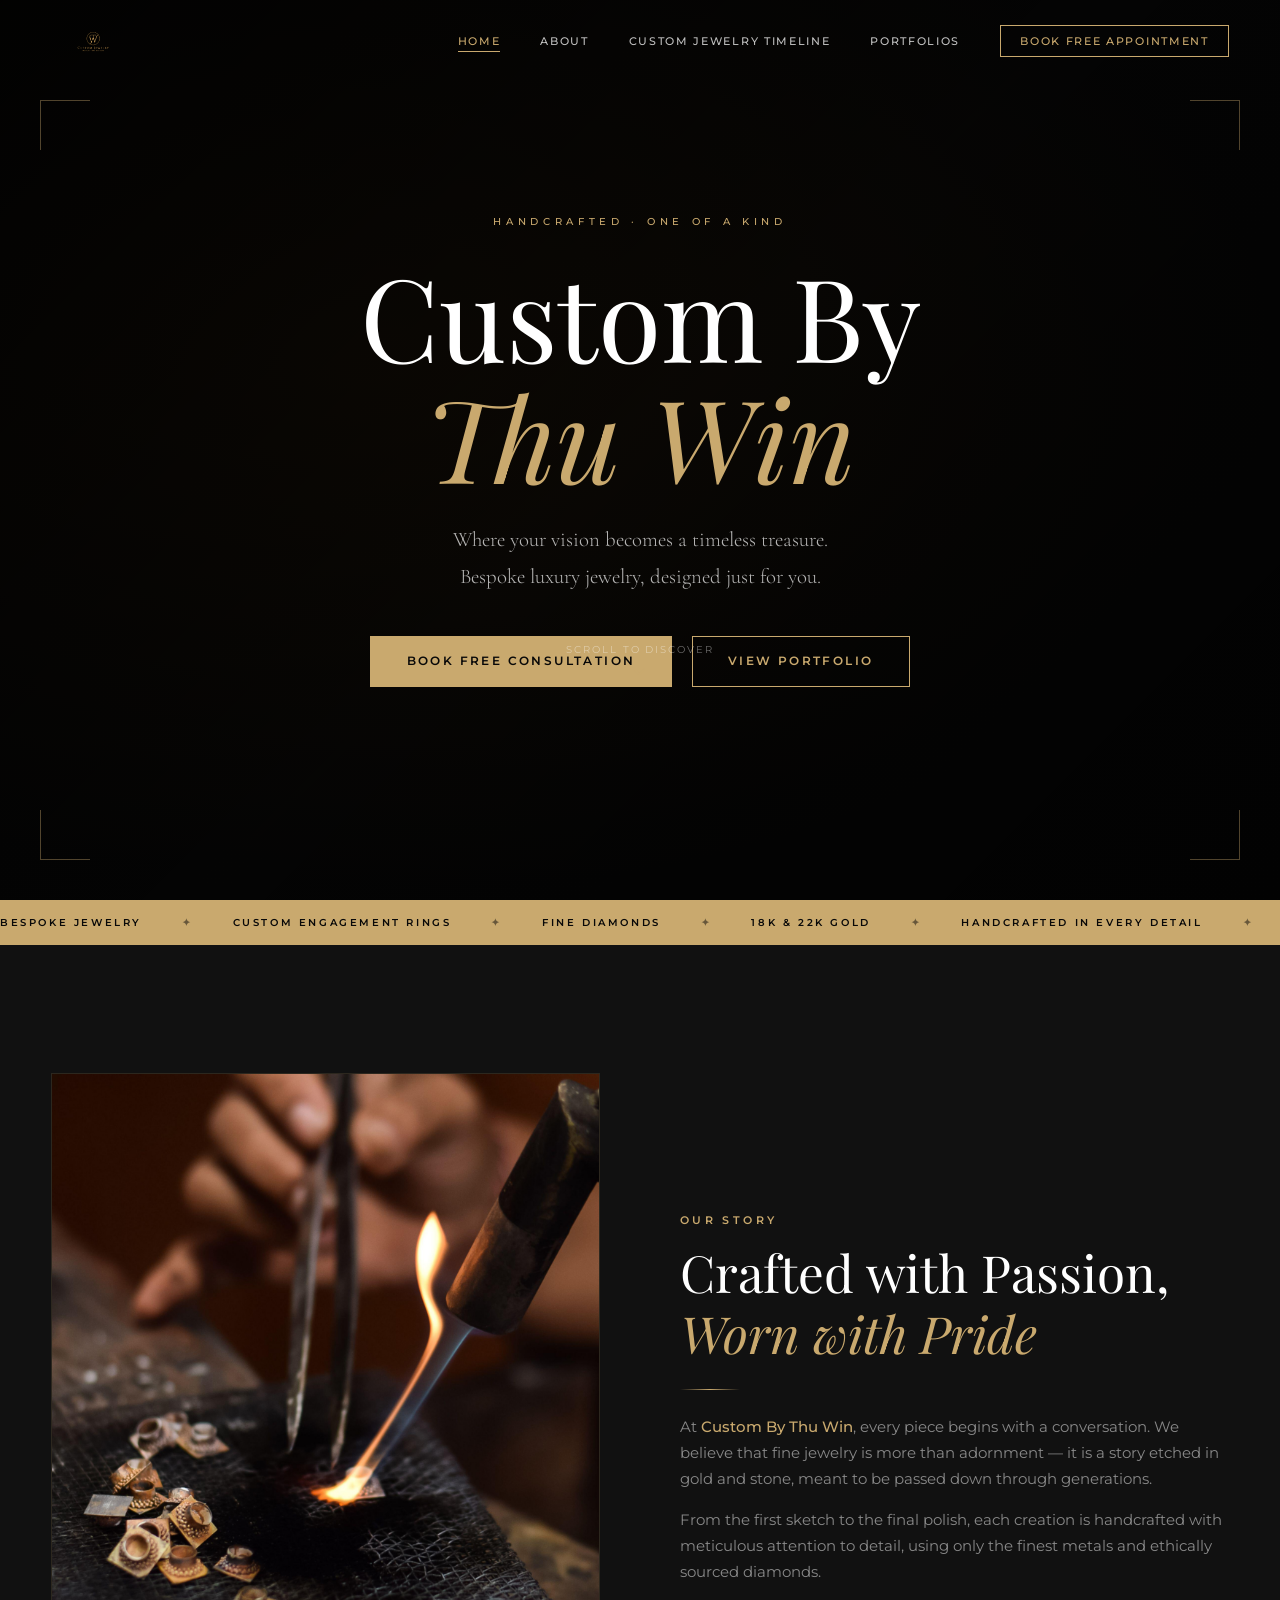
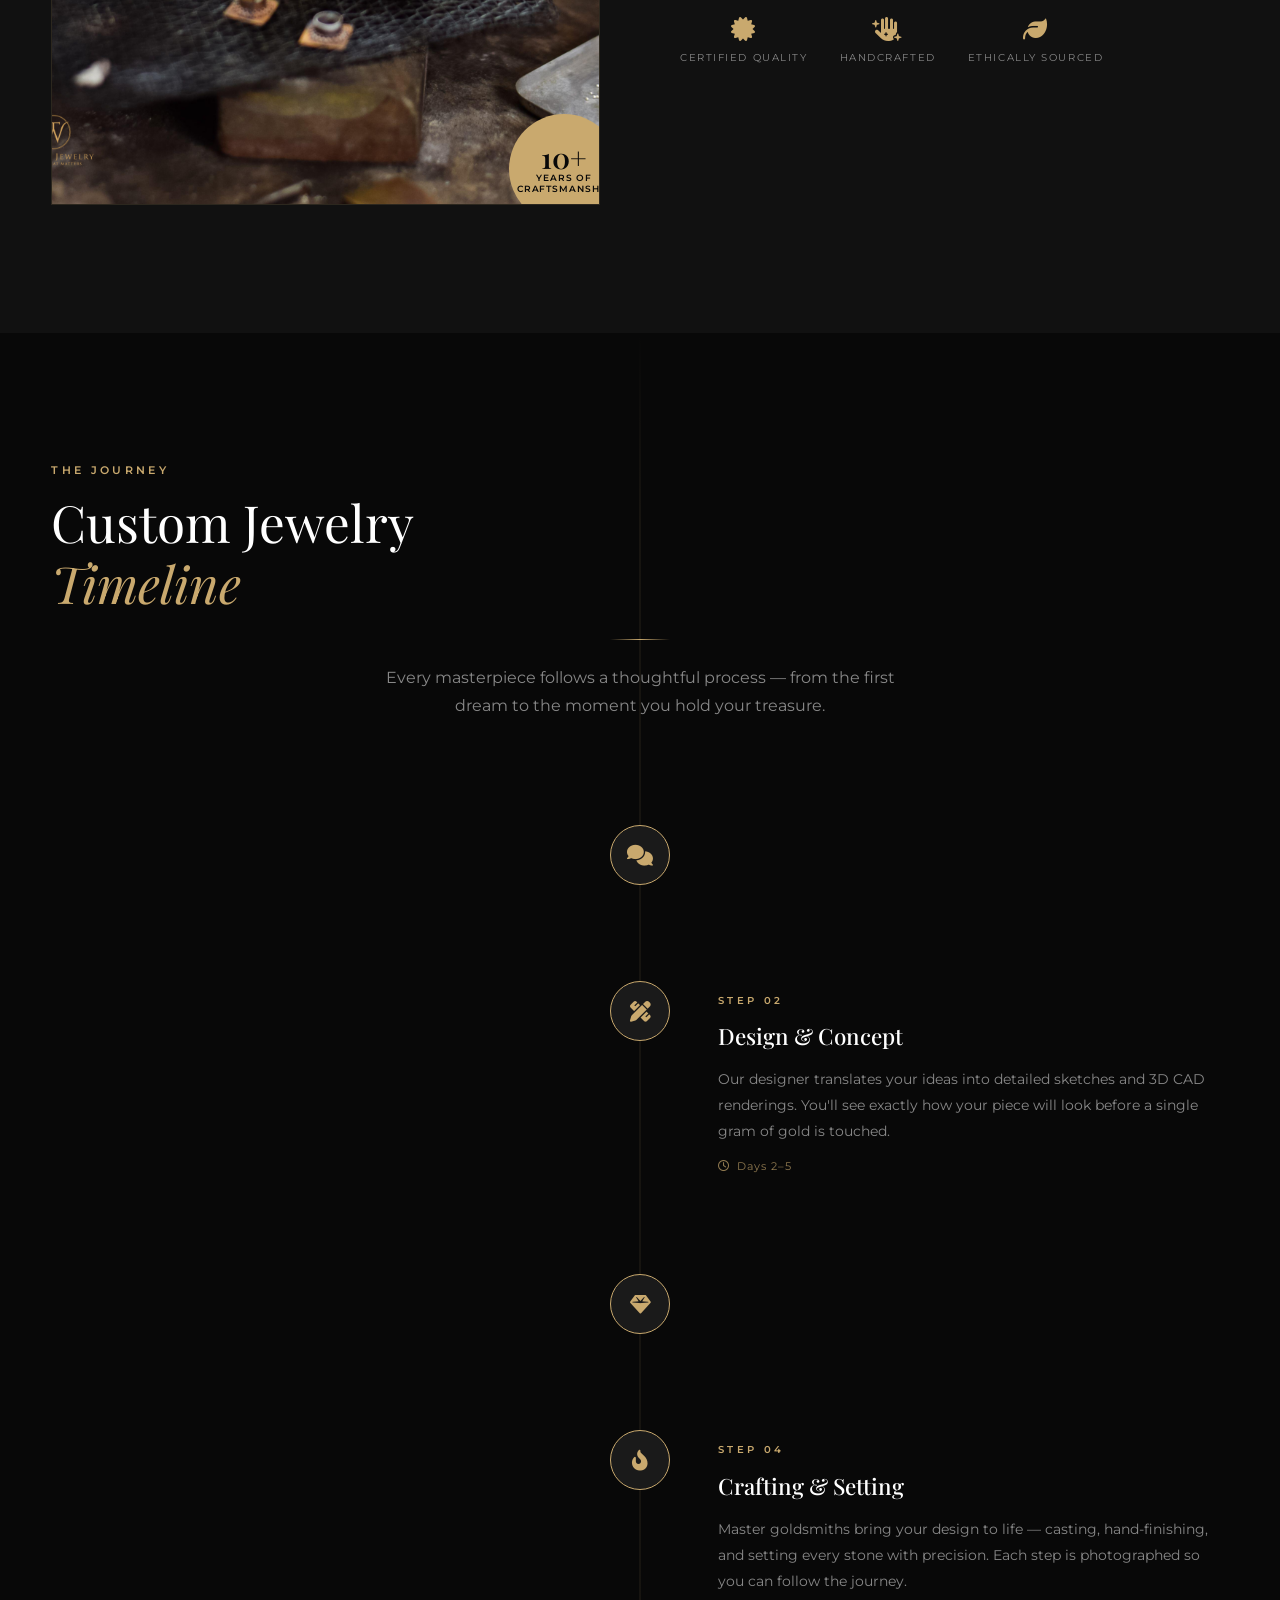
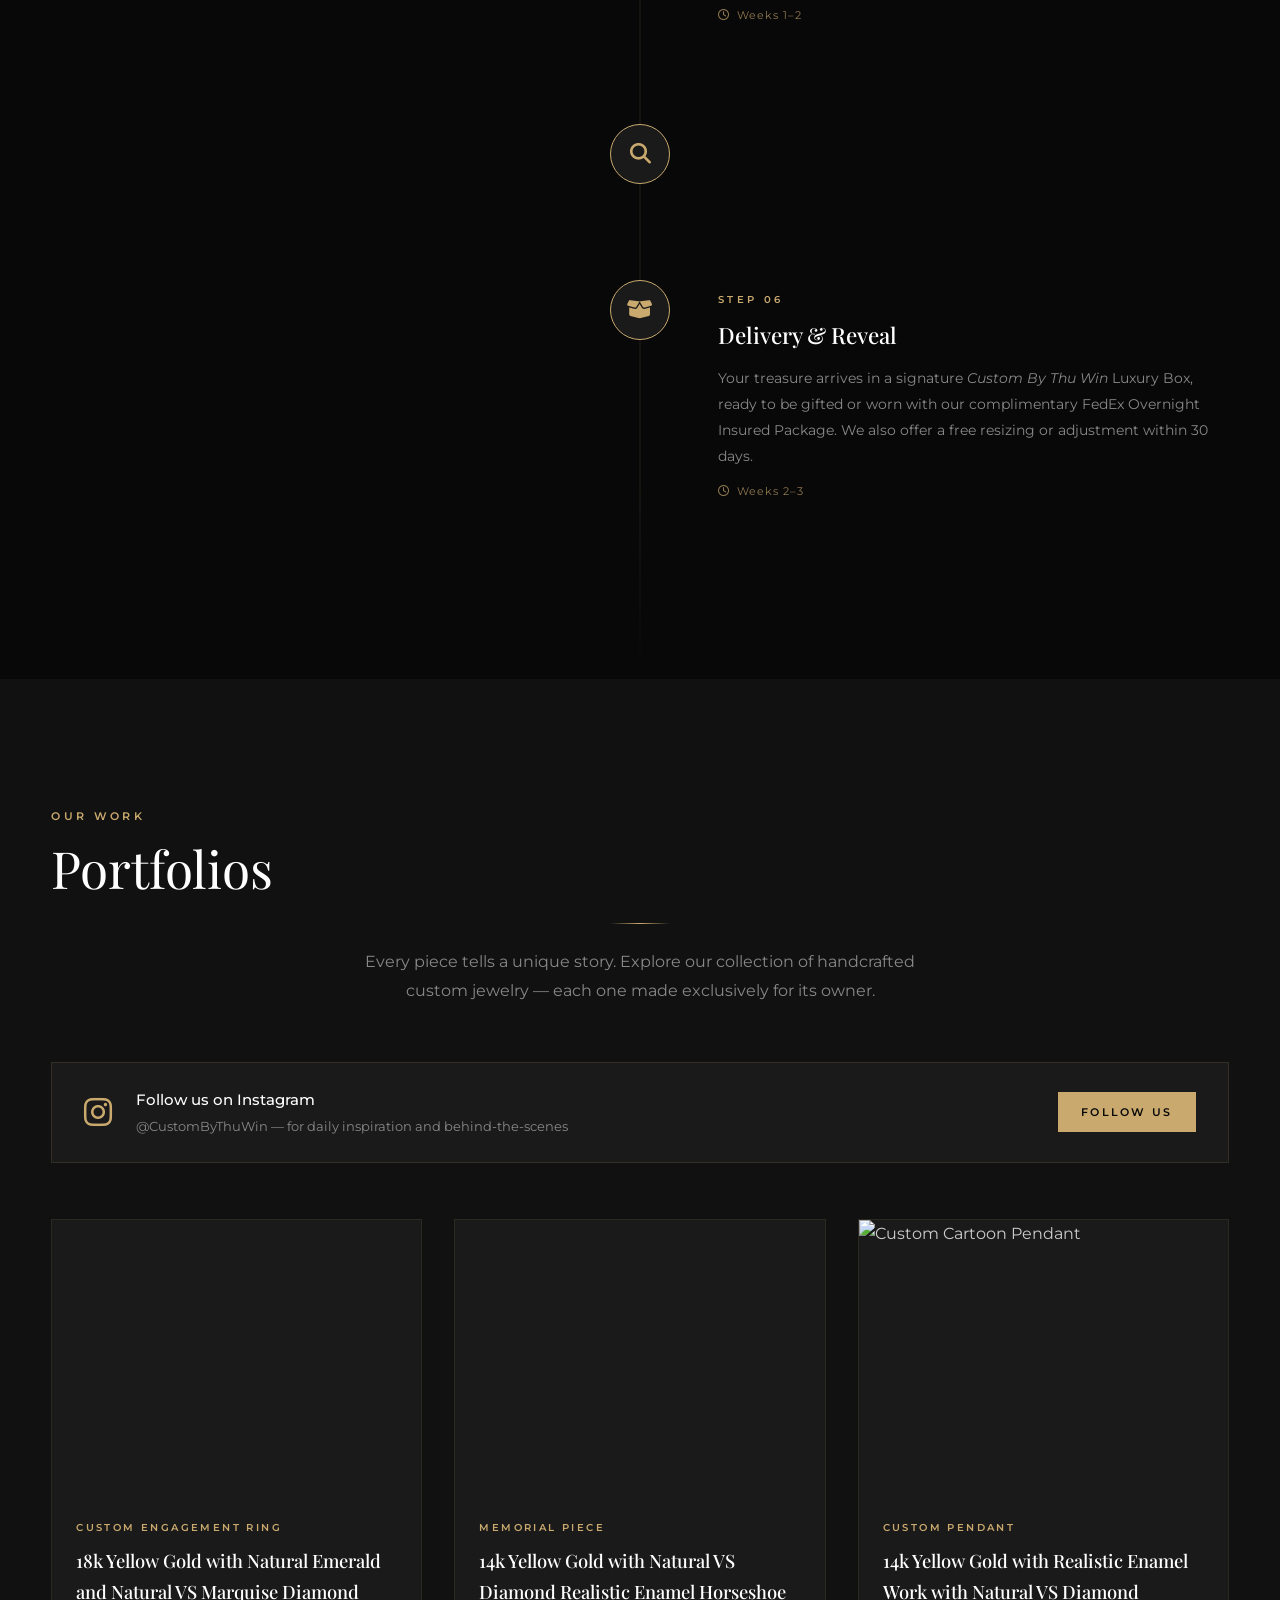
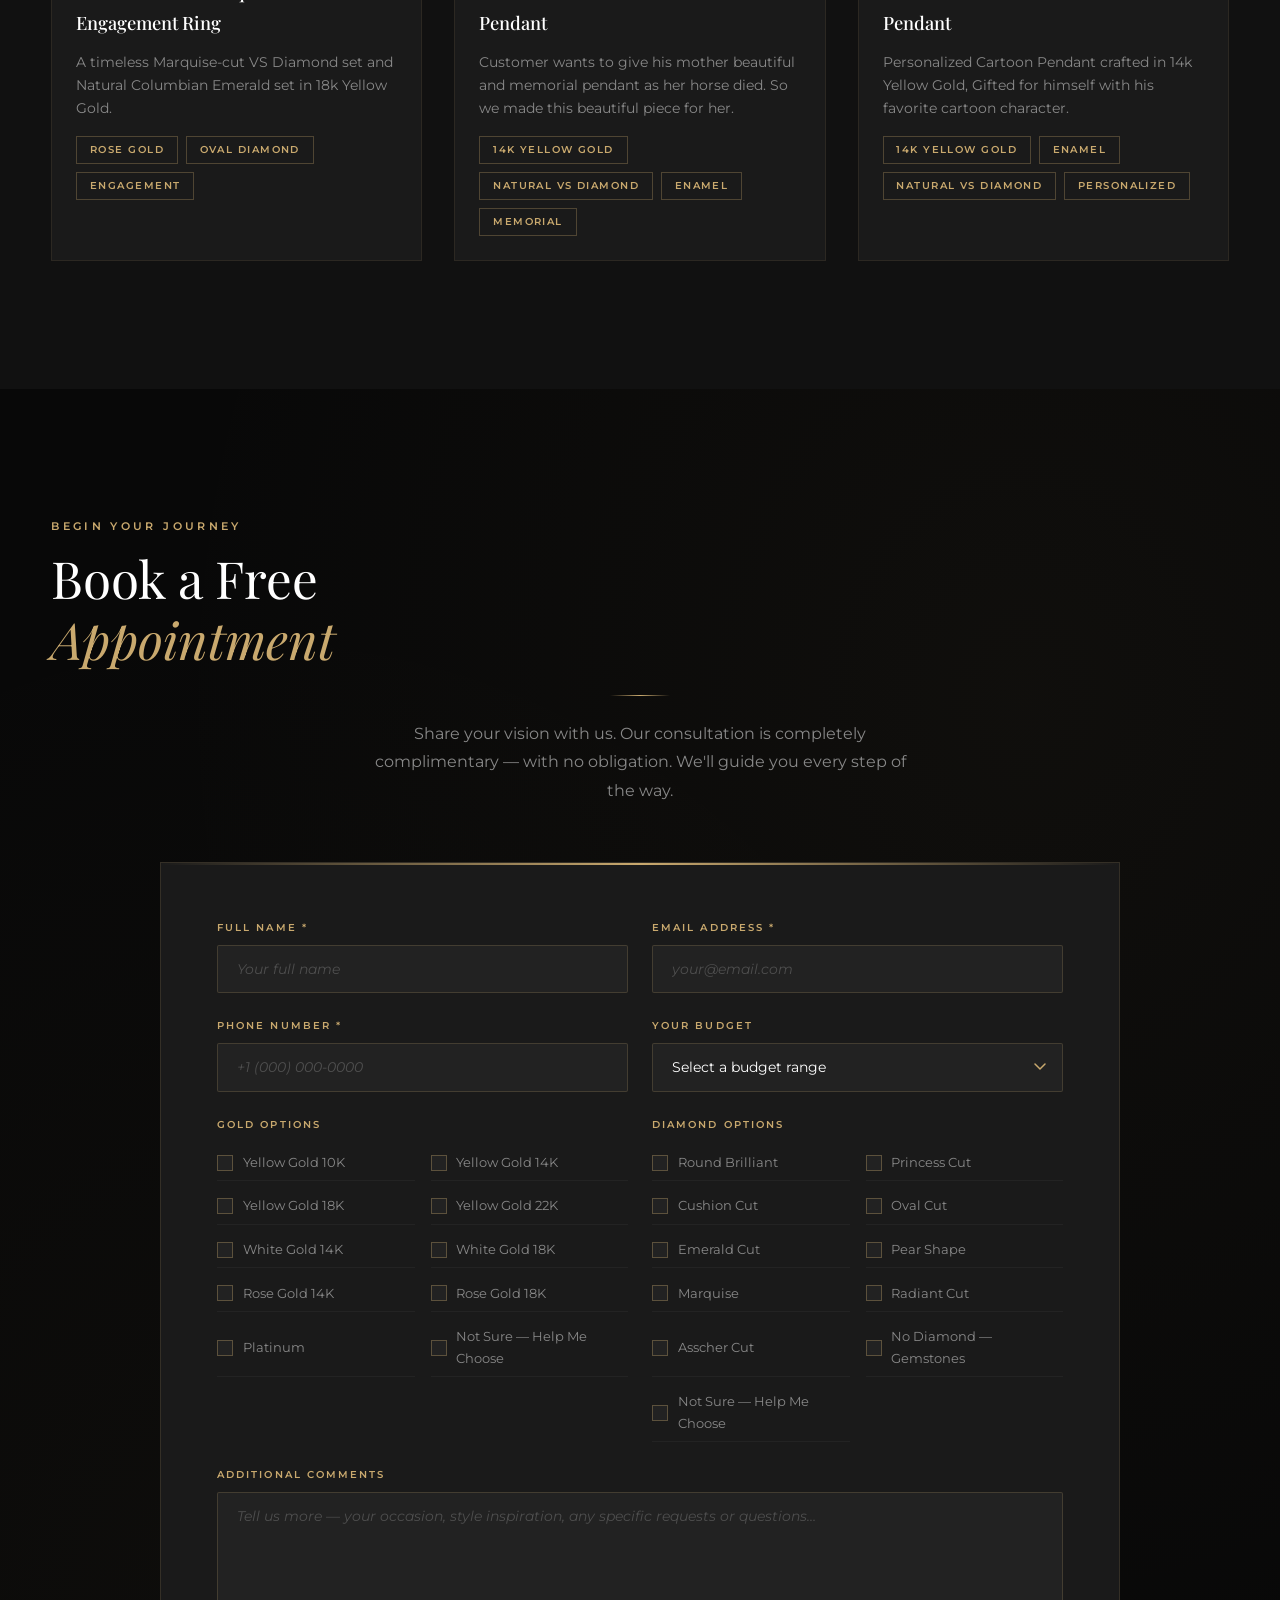
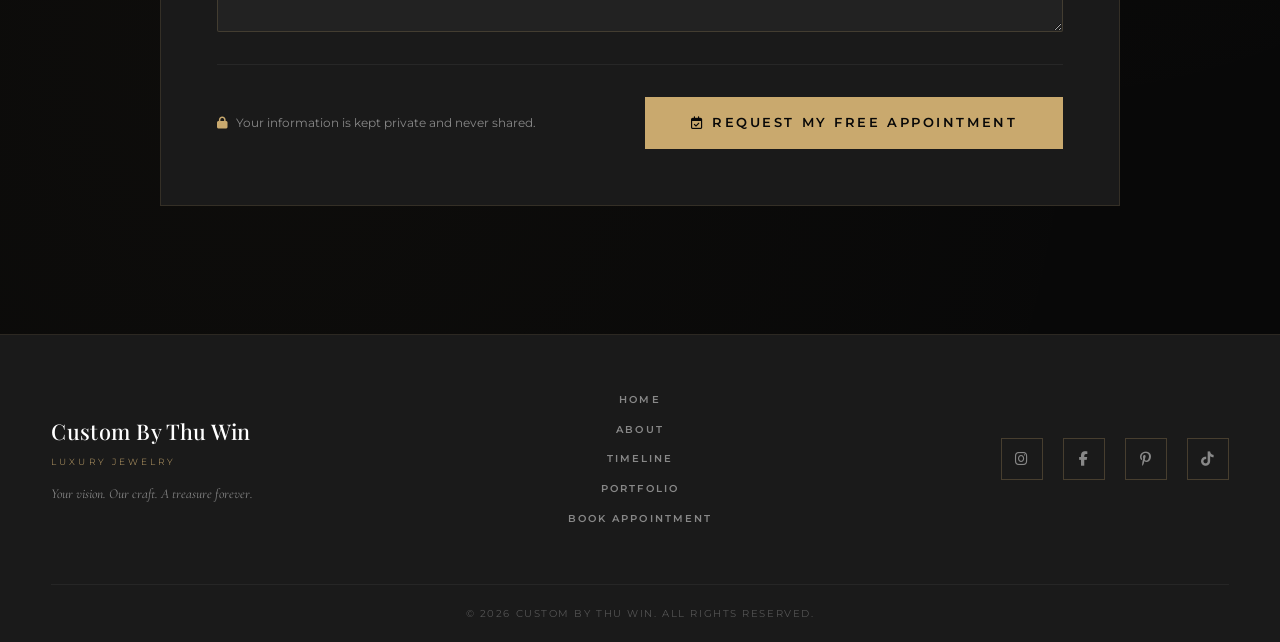
==== index.html @ affe4485 "Initial commit — Custom By Thu Win website Co-Authored-By: Claude Sonnet 4.6 <noreply@anthropic.com>" ====
<!DOCTYPE html>
<html lang="en">
<head>
  <meta charset="UTF-8" />
  <meta name="viewport" content="width=device-width, initial-scale=1.0" />
  <title>Custom By Thu Win | Luxury Jewelry</title>
  <link href="https://fonts.googleapis.com/css2?family=Playfair+Display:ital,wght@0,400;0,500;0,600;0,700;1,400;1,600&family=Cormorant+Garamond:ital,wght@0,300;0,400;0,500;0,600;1,300;1,400;1,500&family=Montserrat:wght@200;300;400;500;600&display=swap" rel="stylesheet" />
  <link rel="stylesheet" href="https://cdnjs.cloudflare.com/ajax/libs/font-awesome/6.5.0/css/all.min.css" />
  <link rel="stylesheet" href="style.css" />
</head>
<body>

  <!-- ══════════════════════════════════════
       NAVIGATION
  ══════════════════════════════════════ -->
  <nav id="navbar">
    <div class="nav-inner">
      <a href="#home" class="nav-logo">
        <!-- Logo image: add your logo file as img/logo.png (or .svg, .jpg)
             It will show instead of the text. Remove the img tag to go back to text. -->
        <img src="img/logo.png" alt="Custom By Thu Win" class="nav-logo-img" onerror="this.style.display='none'; this.nextElementSibling.style.display='flex';" />
        <span class="nav-logo-text" style="display:none;">
          <span class="logo-main">Custom By Thu Win</span>
          <span class="logo-sub">Luxury Jewelry</span>
        </span>
      </a>
      <button class="hamburger" id="hamburger" aria-label="Toggle menu">
        <span></span><span></span><span></span>
      </button>
      <ul class="nav-links" id="navLinks">
        <li><a href="#home"        class="nav-link">Home</a></li>
        <li><a href="#about"       class="nav-link">About</a></li>
        <li><a href="#timeline"    class="nav-link">Custom Jewelry Timeline</a></li>
        <li><a href="#portfolio"   class="nav-link">Portfolios</a></li>
        <li><a href="#appointment" class="nav-link cta-nav">Book Free Appointment</a></li>
      </ul>
    </div>
  </nav>

  <!-- ══════════════════════════════════════
       HERO — VIDEO SECTION
  ══════════════════════════════════════ -->
  <section id="home" class="hero">
    <!-- Replace src with your own video file, e.g. src="video/hero.mp4" -->
    <video class="hero-video" src="video/hero.mp4.MP4" autoplay muted loop playsinline poster="img/hero-poster.jpg"></video>
    <div class="hero-overlay"></div>
    <div class="hero-content">
      <p class="hero-eyebrow">Handcrafted · One of a Kind</p>
      <h1 class="hero-title">Custom By<br /><em>Thu Win</em></h1>
      <p class="hero-subtitle">
        Where your vision becomes a timeless treasure.<br />
        Bespoke luxury jewelry, designed just for you.
      </p>
      <div class="hero-cta-group">
        <a href="#appointment" class="btn btn-gold">Book Free Consultation</a>
        <a href="#portfolio"   class="btn btn-outline">View Portfolio</a>
      </div>
      <div class="hero-scroll">
        <span>Scroll to discover</span>
        <i class="fa-solid fa-chevron-down"></i>
      </div>
    </div>
    <!-- Decorative corner lines -->
    <div class="hero-corner tl"></div>
    <div class="hero-corner tr"></div>
    <div class="hero-corner bl"></div>
    <div class="hero-corner br"></div>
  </section>

  <!-- ══════════════════════════════════════
       MARQUEE TICKER
  ══════════════════════════════════════ -->
  <div class="ticker-wrap">
    <div class="ticker">
      <span>Bespoke Jewelry</span><span class="ticker-dot">✦</span>
      <span>Custom Engagement Rings</span><span class="ticker-dot">✦</span>
      <span>Fine Diamonds</span><span class="ticker-dot">✦</span>
      <span>18K &amp; 22K Gold</span><span class="ticker-dot">✦</span>
      <span>Handcrafted in Every Detail</span><span class="ticker-dot">✦</span>
      <span>Bespoke Jewelry</span><span class="ticker-dot">✦</span>
      <span>Custom Engagement Rings</span><span class="ticker-dot">✦</span>
      <span>Fine Diamonds</span><span class="ticker-dot">✦</span>
      <span>18K &amp; 22K Gold</span><span class="ticker-dot">✦</span>
      <span>Handcrafted in Every Detail</span><span class="ticker-dot">✦</span>
    </div>
  </div>

  <!-- ══════════════════════════════════════
       ABOUT
  ══════════════════════════════════════ -->
  <section id="about" class="section about-section">
    <div class="container about-grid">
      <div class="about-image-wrap reveal">
        <div class="about-img-frame">
          <img src="img/about.jpg" alt="Custom By Thu Win - Jewellery Craftsmanship" />
          <div class="about-badge">
            <span class="badge-num">10+</span>
            <span class="badge-text">Years of<br/>Craftsmanship</span>
          </div>
        </div>
      </div>
      <div class="about-text reveal delay-1">
        <p class="section-eyebrow">Our Story</p>
        <h2 class="section-title">Crafted with Passion,<br /><em>Worn with Pride</em></h2>
        <div class="gold-divider"></div>
        <p class="about-body">
          At <strong>Custom By Thu Win</strong>, every piece begins with a conversation.
          We believe that fine jewelry is more than adornment — it is a story etched
          in gold and stone, meant to be passed down through generations.
        </p>
        <p class="about-body">
          From the first sketch to the final polish, each creation is handcrafted
          with meticulous attention to detail, using only the finest metals and
          ethically sourced diamonds.
        </p>
        <div class="about-values">
          <div class="value-item">
            <i class="fa-solid fa-certificate"></i>
            <span>Certified Quality</span>
          </div>
          <div class="value-item">
            <i class="fa-solid fa-hand-sparkles"></i>
            <span>Handcrafted</span>
          </div>
          <div class="value-item">
            <i class="fa-solid fa-leaf"></i>
            <span>Ethically Sourced</span>
          </div>
        </div>
      </div>
    </div>
  </section>

  <!-- ══════════════════════════════════════
       CUSTOM JEWELRY TIMELINE
  ══════════════════════════════════════ -->
  <section id="timeline" class="section timeline-section">
    <div class="container">
      <div class="section-header reveal">
        <p class="section-eyebrow">The Journey</p>
        <h2 class="section-title">Custom Jewelry<br /><em>Timeline</em></h2>
        <div class="gold-divider center"></div>
        <p class="section-desc">
          Every masterpiece follows a thoughtful process — from the first dream
          to the moment you hold your treasure.
        </p>
      </div>

      <div class="timeline">

        <!-- ── Step 1 ── -->
        <div class="timeline-item reveal">
          <div class="timeline-icon"><i class="fa-solid fa-comments"></i></div>
          <div class="timeline-content">
            <span class="tl-step">Step 01</span>
            <h3>Free Consultation</h3>
            <p>
              We begin with a complimentary conversation to understand your vision,
              occasion, style preferences, and budget. No commitment needed — just
              bring your ideas and inspiration.
            </p>
            <span class="tl-duration"><i class="fa-regular fa-clock"></i> Day 1</span>
          </div>
        </div>

        <!-- ── Step 2 ── -->
        <div class="timeline-item reveal delay-1">
          <div class="timeline-icon"><i class="fa-solid fa-pencil-ruler"></i></div>
          <div class="timeline-content">
            <span class="tl-step">Step 02</span>
            <h3>Design &amp; Concept</h3>
            <p>
              Our designer translates your ideas into detailed sketches and 3D CAD
              renderings. You'll see exactly how your piece will look before a single
              gram of gold is touched.
            </p>
            <span class="tl-duration"><i class="fa-regular fa-clock"></i> Days 2–5</span>
          </div>
        </div>

        <!-- ── Step 3 ── -->
        <div class="timeline-item reveal delay-2">
          <div class="timeline-icon"><i class="fa-solid fa-gem"></i></div>
          <div class="timeline-content">
            <span class="tl-step">Step 03</span>
            <h3>Material Selection</h3>
            <p>
              Choose your gold purity, metal type, and diamonds or gemstones.
              We source only conflict-free, certified stones and present options
              that suit your vision and budget perfectly.
            </p>
            <span class="tl-duration"><i class="fa-regular fa-clock"></i> Days 5–7</span>
          </div>
        </div>

        <!-- ── Step 4 ── -->
        <div class="timeline-item reveal delay-1">
          <div class="timeline-icon"><i class="fa-solid fa-fire-flame-curved"></i></div>
          <div class="timeline-content">
            <span class="tl-step">Step 04</span>
            <h3>Crafting &amp; Setting</h3>
            <p>
              Master goldsmiths bring your design to life — casting, hand-finishing,
              and setting every stone with precision. Each step is photographed
              so you can follow the journey.
            </p>
            <span class="tl-duration"><i class="fa-regular fa-clock"></i> Weeks 1–2</span>
          </div>
        </div>

        <!-- ── Step 5 ── -->
        <div class="timeline-item reveal delay-2">
          <div class="timeline-icon"><i class="fa-solid fa-magnifying-glass"></i></div>
          <div class="timeline-content">
            <span class="tl-step">Step 05</span>
            <h3>Quality Inspection</h3>
            <p>
              Before delivery, every piece undergoes a rigorous quality inspection
              to ensure it meets our exacting luxury standards. Certificates are
              prepared for diamonds and precious metals.
            </p>
            <span class="tl-duration"><i class="fa-regular fa-clock"></i> Day 28–30</span>
          </div>
        </div>

        <!-- ── Step 6 ── -->
        <div class="timeline-item reveal delay-3">
          <div class="timeline-icon"><i class="fa-solid fa-box-open"></i></div>
          <div class="timeline-content">
            <span class="tl-step">Step 06</span>
            <h3>Delivery &amp; Reveal</h3>
            <p>
              Your treasure arrives in a signature <em>Custom By Thu Win</em> Luxury Box, ready to be gifted or worn with our complimentary FedEx Overnight Insured Package. We also offer a free resizing or adjustment within 30 days.
            </p>
            <span class="tl-duration"><i class="fa-regular fa-clock"></i> Weeks 2–3</span>
          </div>
        </div>

        <!-- ══ ADD MORE STEPS BELOW THIS COMMENT ══
        <div class="timeline-item reveal">
          <div class="timeline-icon"><i class="fa-solid fa-star"></i></div>
          <div class="timeline-content">
            <span class="tl-step">Step 07</span>
            <h3>Your Step Title</h3>
            <p>Your step description here.</p>
            <span class="tl-duration"><i class="fa-regular fa-clock"></i> Timeline</span>
          </div>
        </div>
        ══════════════════════════════════════ -->

      </div><!-- end .timeline -->
    </div>
  </section>

  <!-- ══════════════════════════════════════
       PORTFOLIO
  ══════════════════════════════════════ -->
  <section id="portfolio" class="section portfolio-section">
    <div class="container">
      <div class="section-header reveal">
        <p class="section-eyebrow">Our Work</p>
        <h2 class="section-title">Portfolios</h2>
        <div class="gold-divider center"></div>
        <p class="section-desc">
          Every piece tells a unique story. Explore our collection of handcrafted
          custom jewelry — each one made exclusively for its owner.
        </p>
      </div>

      <!-- Instagram Connect Banner -->
      <div class="ig-banner reveal">
        <i class="fa-brands fa-instagram"></i>
        <div class="ig-text">
          <strong>Follow us on Instagram</strong>
          <span>@CustomByThuWin — for daily inspiration and behind-the-scenes</span>
        </div>
        <a href="https://instagram.com/CustomByThuWin" target="_blank" class="btn btn-gold btn-sm">
          Follow Us
        </a>
      </div>

      <!-- Portfolio Grid -->
      <div class="portfolio-grid" id="portfolioGrid">

        <!-- ══ PORTFOLIO ITEM — duplicate this block to add more ══ -->
        <div class="portfolio-card reveal">
          <div class="portfolio-media">
            <video src="video/engagement-ring.mov" autoplay muted loop playsinline></video>
            <div class="portfolio-overlay">
              <i class="fa-solid fa-expand"></i>
            </div>
          </div>
          <div class="portfolio-info">
            <span class="portfolio-type">Custom Engagement Ring</span>
            <h3>18k Yellow Gold with Natural Emerald and Natural VS Marquise Diamond Engagement Ring</h3>
            <p>A timeless Marquise-cut VS Diamond set and Natural Columbian Emerald set in 18k Yellow Gold.</p>
            <div class="portfolio-tags">
              <span>Rose Gold</span><span>Oval Diamond</span><span>Engagement</span>
            </div>
          </div>
        </div>

<!-- ══ PORTFOLIO ITEM 3 ══ -->
        <div class="portfolio-card reveal delay-2">
          <div class="portfolio-media">
            <video src="video/horseshoe-pendant.mov" autoplay muted loop playsinline></video>
            <div class="portfolio-overlay">
              <i class="fa-solid fa-expand"></i>
            </div>
          </div>
          <div class="portfolio-info">
            <span class="portfolio-type">Memorial Piece</span>
            <h3>14k Yellow Gold with Natural VS Diamond Realistic Enamel Horseshoe Pendant</h3>
            <p>Customer wants to give his mother beautiful and memorial pendant as her horse died. So we made this beautiful piece for her.</p>
            <div class="portfolio-tags">
              <span>14k Yellow Gold</span><span>Natural VS Diamond</span><span>Enamel</span><span>Memorial</span>
            </div>
          </div>
        </div>

        <!-- ══ PORTFOLIO ITEM 4 ══ -->
        <div class="portfolio-card reveal">
          <div class="portfolio-media">
            <img src="img/portfolio/pendant-cartoon.jpg" alt="Custom Cartoon Pendant" />
            <div class="portfolio-overlay">
              <i class="fa-solid fa-expand"></i>
            </div>
          </div>
          <div class="portfolio-info">
            <span class="portfolio-type">Custom Pendant</span>
            <h3>14k Yellow Gold with Realistic Enamel Work with Natural VS Diamond Pendant</h3>
            <p>Personalized Cartoon Pendant crafted in 14k Yellow Gold, Gifted for himself with his favorite cartoon character.</p>
            <div class="portfolio-tags">
              <span>14k Yellow Gold</span><span>Enamel</span><span>Natural VS Diamond</span><span>Personalized</span>
            </div>
          </div>
        </div>

        <!-- ══ ADD MORE PORTFOLIO ITEMS BELOW THIS COMMENT ══
        <div class="portfolio-card reveal">
          <div class="portfolio-media">
            <img src="img/portfolio/your-image.jpg" alt="Project Title" />
            <div class="portfolio-overlay"><i class="fa-solid fa-expand"></i></div>
          </div>
          <div class="portfolio-info">
            <span class="portfolio-type">Project Type</span>
            <h3>Project Title</h3>
            <p>Your project description here.</p>
            <div class="portfolio-tags">
              <span>Tag 1</span><span>Tag 2</span>
            </div>
          </div>
        </div>
        ══════════════════════════════════════ -->

      </div><!-- end .portfolio-grid -->

      <!-- Instagram Feed Embed (optional — paste Elfsight / Behold widget code here) -->
      <!-- <div class="ig-feed-embed">
        PASTE YOUR INSTAGRAM WIDGET EMBED CODE HERE
      </div> -->

    </div>
  </section>

  <!-- ══════════════════════════════════════
       BOOK FREE APPOINTMENT
  ══════════════════════════════════════ -->
  <section id="appointment" class="section appointment-section">
    <div class="appt-bg-overlay"></div>
    <div class="container">
      <div class="section-header reveal">
        <p class="section-eyebrow">Begin Your Journey</p>
        <h2 class="section-title">Book a Free<br /><em>Appointment</em></h2>
        <div class="gold-divider center"></div>
        <p class="section-desc">
          Share your vision with us. Our consultation is completely complimentary —
          with no obligation. We'll guide you every step of the way.
        </p>
      </div>

      <form class="appt-form reveal" id="appointmentForm"
            action="https://formsubmit.co/info@wingroupjewelry.com" method="POST">

        <!-- FormSubmit config (change redirect URL to your thank-you page) -->
        <input type="hidden" name="_subject"  value="New Appointment Request — Custom By Thu Win" />
        <input type="hidden" name="_captcha"  value="false" />
        <input type="hidden" name="_template" value="table" />

        <div class="form-row">
          <div class="form-group">
            <label for="fname">Full Name <span class="req">*</span></label>
            <input type="text" id="fname" name="Full Name" placeholder="Your full name" required />
          </div>
          <div class="form-group">
            <label for="email">Email Address <span class="req">*</span></label>
            <input type="email" id="email" name="Email" placeholder="your@email.com" required />
          </div>
        </div>

        <div class="form-row">
          <div class="form-group">
            <label for="phone">Phone Number <span class="req">*</span></label>
            <input type="tel" id="phone" name="Phone Number" placeholder="+1 (000) 000-0000" required />
          </div>
          <div class="form-group">
            <label for="budget">Your Budget</label>
            <select id="budget" name="Budget">
              <option value="" disabled selected>Select a budget range</option>
              <option>Under $1,000</option>
              <option>$1,000 – $3,000</option>
              <option>$3,000 – $5,000</option>
              <option>$5,000 – $10,000</option>
              <option>$10,000 – $20,000</option>
              <option>$20,000+</option>
              <option>I'd like to discuss</option>
            </select>
          </div>
        </div>

        <div class="form-row">
          <div class="form-group">
            <label>Gold Options</label>
            <div class="checkbox-group">
              <label class="check-label"><input type="checkbox" name="Gold Options" value="Yellow Gold 10K" /><span>Yellow Gold 10K</span></label>
              <label class="check-label"><input type="checkbox" name="Gold Options" value="Yellow Gold 14K" /><span>Yellow Gold 14K</span></label>
              <label class="check-label"><input type="checkbox" name="Gold Options" value="Yellow Gold 18K" /><span>Yellow Gold 18K</span></label>
              <label class="check-label"><input type="checkbox" name="Gold Options" value="Yellow Gold 22K" /><span>Yellow Gold 22K</span></label>
              <label class="check-label"><input type="checkbox" name="Gold Options" value="White Gold 14K" /><span>White Gold 14K</span></label>
              <label class="check-label"><input type="checkbox" name="Gold Options" value="White Gold 18K" /><span>White Gold 18K</span></label>
              <label class="check-label"><input type="checkbox" name="Gold Options" value="Rose Gold 14K" /><span>Rose Gold 14K</span></label>
              <label class="check-label"><input type="checkbox" name="Gold Options" value="Rose Gold 18K" /><span>Rose Gold 18K</span></label>
              <label class="check-label"><input type="checkbox" name="Gold Options" value="Platinum" /><span>Platinum</span></label>
              <label class="check-label"><input type="checkbox" name="Gold Options" value="Not Sure" /><span>Not Sure — Help Me Choose</span></label>
            </div>
          </div>
          <div class="form-group">
            <label>Diamond Options</label>
            <div class="checkbox-group">
              <label class="check-label"><input type="checkbox" name="Diamond Options" value="Round Brilliant" /><span>Round Brilliant</span></label>
              <label class="check-label"><input type="checkbox" name="Diamond Options" value="Princess Cut" /><span>Princess Cut</span></label>
              <label class="check-label"><input type="checkbox" name="Diamond Options" value="Cushion Cut" /><span>Cushion Cut</span></label>
              <label class="check-label"><input type="checkbox" name="Diamond Options" value="Oval Cut" /><span>Oval Cut</span></label>
              <label class="check-label"><input type="checkbox" name="Diamond Options" value="Emerald Cut" /><span>Emerald Cut</span></label>
              <label class="check-label"><input type="checkbox" name="Diamond Options" value="Pear Shape" /><span>Pear Shape</span></label>
              <label class="check-label"><input type="checkbox" name="Diamond Options" value="Marquise" /><span>Marquise</span></label>
              <label class="check-label"><input type="checkbox" name="Diamond Options" value="Radiant Cut" /><span>Radiant Cut</span></label>
              <label class="check-label"><input type="checkbox" name="Diamond Options" value="Asscher Cut" /><span>Asscher Cut</span></label>
              <label class="check-label"><input type="checkbox" name="Diamond Options" value="No Diamond — Gemstones" /><span>No Diamond — Gemstones</span></label>
              <label class="check-label"><input type="checkbox" name="Diamond Options" value="Not Sure" /><span>Not Sure — Help Me Choose</span></label>
            </div>
          </div>
        </div>

        <div class="form-group full-width">
          <label for="comments">Additional Comments</label>
          <textarea id="comments" name="Comments" rows="5"
                    placeholder="Tell us more — your occasion, style inspiration, any specific requests or questions…"></textarea>
        </div>

        <div class="form-footer">
          <p class="form-note"><i class="fa-solid fa-lock"></i> Your information is kept private and never shared.</p>
          <button type="submit" class="btn btn-gold btn-lg">
            <i class="fa-regular fa-calendar-check"></i> Request My Free Appointment
          </button>
        </div>

      </form>
    </div>
  </section>

  <!-- ══════════════════════════════════════
       FOOTER
  ══════════════════════════════════════ -->
  <footer class="footer">
    <div class="container footer-inner">
      <div class="footer-brand">
        <span class="logo-main">Custom By Thu Win</span>
        <span class="logo-sub">Luxury Jewelry</span>
        <p class="footer-tagline">Your vision. Our craft. A treasure forever.</p>
      </div>
      <div class="footer-links">
        <a href="#home">Home</a>
        <a href="#about">About</a>
        <a href="#timeline">Timeline</a>
        <a href="#portfolio">Portfolio</a>
        <a href="#appointment">Book Appointment</a>
      </div>
      <div class="footer-social">
        <a href="https://instagram.com/CustomByThuWin" target="_blank" aria-label="Instagram">
          <i class="fa-brands fa-instagram"></i>
        </a>
        <a href="#" aria-label="Facebook"><i class="fa-brands fa-facebook-f"></i></a>
        <a href="#" aria-label="Pinterest"><i class="fa-brands fa-pinterest-p"></i></a>
        <a href="#" aria-label="TikTok"><i class="fa-brands fa-tiktok"></i></a>
      </div>
    </div>
    <div class="footer-bottom">
      <p>&copy; 2026 Custom By Thu Win. All rights reserved.</p>
    </div>
  </footer>

  <!-- Lightbox overlay for portfolio -->
  <div class="lightbox" id="lightbox">
    <button class="lightbox-close" id="lightboxClose"><i class="fa-solid fa-xmark"></i></button>
    <div class="lightbox-content" id="lightboxContent"></div>
  </div>

  <script src="script.js"></script>
</body>
</html>
---- style.css ----
/* ═══════════════════════════════════════════════
   CUSTOM BY THU WIN — Luxury Jewelry Website
   style.css
═══════════════════════════════════════════════ */

/* ── Variables ───────────────────────────────── */
:root {
  --gold:       #c9a96e;
  --gold-light: #e8d5aa;
  --gold-dark:  #a07840;
  --black:      #080808;
  --dark:       #111111;
  --dark-2:     #1a1a1a;
  --dark-3:     #222222;
  --white:      #ffffff;
  --off-white:  #f5f0e8;
  --text-muted: #888888;
  --text-body:  #cccccc;
  --font-serif: 'Playfair Display', Georgia, serif;
  --font-alt:   'Cormorant Garamond', Georgia, serif;
  --font-sans:  'Montserrat', sans-serif;
  --nav-h:      80px;
  --radius:     2px;
  --transition: 0.4s cubic-bezier(0.25, 0.46, 0.45, 0.94);
}

/* ── Reset & Base ────────────────────────────── */
*, *::before, *::after { box-sizing: border-box; margin: 0; padding: 0; }

html { scroll-behavior: smooth; scroll-padding-top: var(--nav-h); }

body {
  background: var(--black);
  color: var(--text-body);
  font-family: var(--font-sans);
  font-size: 16px;
  line-height: 1.7;
  overflow-x: hidden;
}

img, video { max-width: 100%; display: block; }

a { color: inherit; text-decoration: none; }

ul { list-style: none; }

/* ── Typography ──────────────────────────────── */
.section-eyebrow {
  font-family: var(--font-sans);
  font-size: 0.7rem;
  font-weight: 600;
  letter-spacing: 0.3em;
  text-transform: uppercase;
  color: var(--gold);
  margin-bottom: 0.75rem;
}

.section-title {
  font-family: var(--font-serif);
  font-size: clamp(2rem, 4vw, 3.2rem);
  font-weight: 400;
  color: var(--white);
  line-height: 1.2;
  margin-bottom: 1.25rem;
}

.section-title em {
  font-style: italic;
  color: var(--gold);
}

.section-desc {
  font-size: 1rem;
  color: var(--text-muted);
  max-width: 560px;
  line-height: 1.8;
}

.section-header { text-align: left; }
.section-header.center,
.section-header .center { text-align: center; }
.section-header { margin-bottom: 3.5rem; }

/* ── Gold Divider ────────────────────────────── */
.gold-divider {
  width: 60px;
  height: 1px;
  background: linear-gradient(90deg, transparent, var(--gold), transparent);
  margin: 1.5rem 0;
}
.gold-divider.center { margin: 1.5rem auto; }

/* ── Container ───────────────────────────────── */
.container {
  width: 92%;
  max-width: 1280px;
  margin: 0 auto;
}

/* ── Buttons ─────────────────────────────────── */
.btn {
  display: inline-flex;
  align-items: center;
  gap: 0.5rem;
  padding: 0.9rem 2.2rem;
  font-family: var(--font-sans);
  font-size: 0.75rem;
  font-weight: 600;
  letter-spacing: 0.2em;
  text-transform: uppercase;
  border: 1px solid var(--gold);
  cursor: pointer;
  transition: var(--transition);
  position: relative;
  overflow: hidden;
}

.btn::before {
  content: '';
  position: absolute;
  inset: 0;
  background: var(--gold);
  transform: translateX(-101%);
  transition: var(--transition);
  z-index: -1;
}

.btn:hover::before { transform: translateX(0); }
.btn:hover { color: var(--black); }

.btn-gold {
  background: var(--gold);
  color: var(--black);
  border-color: var(--gold);
}
.btn-gold::before { background: var(--gold-light); }
.btn-gold:hover { color: var(--black); }

.btn-outline {
  background: transparent;
  color: var(--gold);
  border-color: var(--gold);
}
.btn-outline:hover { color: var(--black); }

.btn-sm { padding: 0.6rem 1.4rem; font-size: 0.7rem; }
.btn-lg { padding: 1.1rem 2.8rem; font-size: 0.8rem; }

/* ── Section Spacing ─────────────────────────── */
.section { padding: 8rem 0; }

/* ══════════════════════════════════════════════
   NAVIGATION
══════════════════════════════════════════════ */
#navbar {
  position: fixed;
  top: 0; left: 0; right: 0;
  height: var(--nav-h);
  z-index: 1000;
  transition: background var(--transition), box-shadow var(--transition);
}

#navbar.scrolled {
  background: rgba(8, 8, 8, 0.97);
  box-shadow: 0 1px 0 rgba(201, 169, 110, 0.15);
  backdrop-filter: blur(10px);
}

.nav-inner {
  height: 100%;
  display: flex;
  align-items: center;
  justify-content: space-between;
  width: 92%;
  max-width: 1280px;
  margin: 0 auto;
}

.nav-logo {
  display: flex;
  flex-direction: column;
  line-height: 1.1;
}

.logo-main {
  font-family: var(--font-serif);
  font-size: 1.35rem;
  font-weight: 500;
  color: var(--white);
  letter-spacing: 0.02em;
}

.logo-sub {
  font-family: var(--font-sans);
  font-size: 0.55rem;
  font-weight: 300;
  letter-spacing: 0.35em;
  text-transform: uppercase;
  color: var(--gold);
}

/* Logo image (replaces text when img/logo.png exists) */
.nav-logo-img {
  height: 52px;
  width: auto;
  max-width: 220px;
  object-fit: contain;
  display: block;
  /* Removes white background — keeps only the gold logo visible on dark nav */
  mix-blend-mode: lighten;
  filter: brightness(1.05);
  transition: opacity var(--transition);
}
.nav-logo-img:hover { opacity: 0.85; }

.nav-logo-text {
  flex-direction: column;
  line-height: 1.1;
}

.nav-links {
  display: flex;
  align-items: center;
  gap: 2.5rem;
}

.nav-link {
  font-family: var(--font-sans);
  font-size: 0.7rem;
  font-weight: 500;
  letter-spacing: 0.15em;
  text-transform: uppercase;
  color: rgba(255,255,255,0.75);
  transition: color var(--transition);
  position: relative;
  padding-bottom: 4px;
}

.nav-link::after {
  content: '';
  position: absolute;
  bottom: 0; left: 0;
  width: 0; height: 1px;
  background: var(--gold);
  transition: width var(--transition);
}

.nav-link:hover,
.nav-link.active { color: var(--gold); }
.nav-link:hover::after,
.nav-link.active::after { width: 100%; }

.cta-nav {
  background: transparent;
  border: 1px solid var(--gold);
  color: var(--gold) !important;
  padding: 0.5rem 1.2rem;
  transition: var(--transition);
}
.cta-nav:hover {
  background: var(--gold);
  color: var(--black) !important;
}
.cta-nav::after { display: none; }

/* Hamburger */
.hamburger {
  display: none;
  flex-direction: column;
  gap: 5px;
  background: none;
  border: none;
  cursor: pointer;
  padding: 4px;
}
.hamburger span {
  display: block;
  width: 26px; height: 1px;
  background: var(--white);
  transition: var(--transition);
}
.hamburger.open span:nth-child(1) { transform: translateY(6px) rotate(45deg); }
.hamburger.open span:nth-child(2) { opacity: 0; }
.hamburger.open span:nth-child(3) { transform: translateY(-6px) rotate(-45deg); }

/* ══════════════════════════════════════════════
   HERO
══════════════════════════════════════════════ */
.hero {
  position: relative;
  min-height: 100vh;
  display: flex;
  align-items: center;
  justify-content: center;
  overflow: hidden;
}

.hero-video {
  position: absolute;
  inset: 0;
  width: 100%; height: 100%;
  object-fit: cover;
  z-index: 0;
}

.hero-overlay {
  position: absolute;
  inset: 0;
  background: linear-gradient(
    135deg,
    rgba(0,0,0,0.85) 0%,
    rgba(0,0,0,0.55) 50%,
    rgba(0,0,0,0.75) 100%
  );
  z-index: 1;
}

/* When there's no video, show a dark gradient bg */
.hero:not(:has(video[src])) .hero-video,
.hero-video:not([src]) {
  display: none;
}
.hero {
  background: radial-gradient(ellipse at 30% 40%, #1a1208 0%, #080808 70%);
}

.hero-content {
  position: relative;
  z-index: 2;
  text-align: center;
  padding: 2rem 1rem;
  max-width: 800px;
}

.hero-eyebrow {
  font-family: var(--font-sans);
  font-size: 0.65rem;
  font-weight: 500;
  letter-spacing: 0.45em;
  text-transform: uppercase;
  color: var(--gold);
  margin-bottom: 1.5rem;
  opacity: 0;
  animation: fadeUp 0.8s 0.3s forwards;
}

.hero-title {
  font-family: var(--font-serif);
  font-size: clamp(3.5rem, 9vw, 8rem);
  font-weight: 400;
  color: var(--white);
  line-height: 1.05;
  margin-bottom: 1.5rem;
  opacity: 0;
  animation: fadeUp 0.9s 0.5s forwards;
}

.hero-title em {
  font-style: italic;
  color: var(--gold);
  display: block;
}

.hero-subtitle {
  font-family: var(--font-alt);
  font-size: clamp(1rem, 2vw, 1.3rem);
  font-weight: 300;
  color: rgba(255,255,255,0.7);
  line-height: 1.8;
  margin-bottom: 2.5rem;
  opacity: 0;
  animation: fadeUp 0.9s 0.7s forwards;
}

.hero-cta-group {
  display: flex;
  gap: 1.25rem;
  justify-content: center;
  flex-wrap: wrap;
  opacity: 0;
  animation: fadeUp 0.9s 0.9s forwards;
}

.hero-scroll {
  position: absolute;
  bottom: 2.5rem;
  left: 50%;
  transform: translateX(-50%);
  display: flex;
  flex-direction: column;
  align-items: center;
  gap: 0.5rem;
  font-size: 0.6rem;
  letter-spacing: 0.2em;
  text-transform: uppercase;
  color: rgba(255,255,255,0.4);
  animation: bounce 2s infinite;
}
.hero-scroll i { font-size: 0.8rem; color: var(--gold); }

/* Corner decorations */
.hero-corner {
  position: absolute;
  width: 50px; height: 50px;
  z-index: 2;
  opacity: 0.4;
}
.hero-corner.tl { top: 100px; left: 40px; border-top: 1px solid var(--gold); border-left: 1px solid var(--gold); }
.hero-corner.tr { top: 100px; right: 40px; border-top: 1px solid var(--gold); border-right: 1px solid var(--gold); }
.hero-corner.bl { bottom: 40px; left: 40px; border-bottom: 1px solid var(--gold); border-left: 1px solid var(--gold); }
.hero-corner.br { bottom: 40px; right: 40px; border-bottom: 1px solid var(--gold); border-right: 1px solid var(--gold); }

/* ══════════════════════════════════════════════
   TICKER
══════════════════════════════════════════════ */
.ticker-wrap {
  background: var(--gold);
  overflow: hidden;
  padding: 0.85rem 0;
}

.ticker {
  display: flex;
  gap: 2.5rem;
  white-space: nowrap;
  animation: ticker 30s linear infinite;
  width: max-content;
}

.ticker span {
  font-family: var(--font-sans);
  font-size: 0.65rem;
  font-weight: 600;
  letter-spacing: 0.25em;
  text-transform: uppercase;
  color: var(--black);
}

.ticker-dot { color: var(--black) !important; opacity: 0.5; }

/* ══════════════════════════════════════════════
   ABOUT
══════════════════════════════════════════════ */
.about-section { background: var(--dark); }

.about-grid {
  display: grid;
  grid-template-columns: 1fr 1fr;
  gap: 5rem;
  align-items: center;
}

.about-image-wrap { position: relative; }

.about-img-frame {
  position: relative;
  aspect-ratio: 3/4;
  overflow: hidden;
  border: 1px solid rgba(201, 169, 110, 0.15);
}

.about-img-frame img {
  width: 100%; height: 100%;
  object-fit: cover;
  transition: transform 0.8s ease;
}
.about-img-frame:hover img { transform: scale(1.04); }

.about-img-placeholder {
  width: 100%; height: 100%;
  display: flex;
  flex-direction: column;
  align-items: center;
  justify-content: center;
  background: var(--dark-2);
  gap: 1rem;
  color: var(--text-muted);
}
.about-img-placeholder i { font-size: 3rem; color: var(--gold); opacity: 0.4; }
.about-img-placeholder p { font-size: 0.8rem; letter-spacing: 0.1em; }

.about-badge {
  position: absolute;
  bottom: -20px;
  right: -20px;
  width: 110px; height: 110px;
  border-radius: 50%;
  background: var(--gold);
  display: flex;
  flex-direction: column;
  align-items: center;
  justify-content: center;
  text-align: center;
  color: var(--black);
}
.badge-num {
  font-family: var(--font-serif);
  font-size: 1.8rem;
  font-weight: 600;
  line-height: 1;
}
.badge-text {
  font-size: 0.55rem;
  font-weight: 600;
  letter-spacing: 0.1em;
  text-transform: uppercase;
  line-height: 1.3;
}

.about-body {
  color: var(--text-muted);
  margin-bottom: 1rem;
  font-size: 0.95rem;
}
.about-body strong { color: var(--gold); font-weight: 500; }

.about-values {
  display: flex;
  gap: 2rem;
  margin-top: 2rem;
  flex-wrap: wrap;
}

.value-item {
  display: flex;
  flex-direction: column;
  align-items: center;
  gap: 0.5rem;
  font-size: 0.65rem;
  letter-spacing: 0.15em;
  text-transform: uppercase;
  color: var(--text-muted);
}
.value-item i {
  font-size: 1.5rem;
  color: var(--gold);
}

/* ══════════════════════════════════════════════
   TIMELINE
══════════════════════════════════════════════ */
.timeline-section {
  background: var(--black);
  position: relative;
  overflow: hidden;
}

.timeline-section::before {
  content: '';
  position: absolute;
  top: 0; left: 50%;
  transform: translateX(-50%);
  width: 1px;
  height: 100%;
  background: linear-gradient(to bottom, transparent, rgba(201,169,110,0.15) 10%, rgba(201,169,110,0.15) 90%, transparent);
  pointer-events: none;
}

.section-header .section-desc { margin: 0 auto; text-align: center; }

.timeline {
  display: flex;
  flex-direction: column;
  gap: 0;
  position: relative;
}

.timeline-item {
  display: grid;
  grid-template-columns: 1fr 60px 1fr;
  align-items: start;
  gap: 0;
  padding: 3rem 0;
}

.timeline-item:nth-child(odd) .timeline-content  { grid-column: 1; grid-row: 1; text-align: right; padding-right: 3rem; }
.timeline-item:nth-child(odd) .timeline-icon      { grid-column: 2; grid-row: 1; }
.timeline-item:nth-child(odd) .timeline-content:last-child { display: none; } /* hide empty right col */

.timeline-item:nth-child(even) .timeline-icon    { grid-column: 2; }
.timeline-item:nth-child(even) .timeline-content { grid-column: 3; padding-left: 3rem; }

/* fix: for even items, icon must come after empty col 1 */
.timeline-item:nth-child(even) {
  grid-template-areas: ". icon content";
}
.timeline-item:nth-child(odd) {
  grid-template-areas: "content icon .";
}

.timeline-icon {
  width: 60px; height: 60px;
  border-radius: 50%;
  background: var(--dark-2);
  border: 1px solid var(--gold);
  display: flex;
  align-items: center;
  justify-content: center;
  font-size: 1.3rem;
  color: var(--gold);
  position: relative;
  z-index: 2;
  flex-shrink: 0;
  margin: 0 auto;
  transition: background var(--transition), transform var(--transition);
}

.timeline-item:hover .timeline-icon {
  background: var(--gold);
  color: var(--black);
  transform: scale(1.1);
}

.timeline-content {
  padding-top: 0.75rem;
}

.tl-step {
  font-family: var(--font-sans);
  font-size: 0.6rem;
  font-weight: 600;
  letter-spacing: 0.35em;
  text-transform: uppercase;
  color: var(--gold);
  display: block;
  margin-bottom: 0.5rem;
}

.timeline-content h3 {
  font-family: var(--font-serif);
  font-size: 1.4rem;
  font-weight: 500;
  color: var(--white);
  margin-bottom: 0.75rem;
}

.timeline-content p {
  font-size: 0.9rem;
  color: var(--text-muted);
  line-height: 1.8;
}

.tl-duration {
  display: inline-flex;
  align-items: center;
  gap: 0.4rem;
  font-size: 0.7rem;
  color: var(--gold);
  opacity: 0.7;
  margin-top: 0.75rem;
  letter-spacing: 0.1em;
}

/* ══════════════════════════════════════════════
   PORTFOLIO
══════════════════════════════════════════════ */
.portfolio-section { background: var(--dark); }

.ig-banner {
  display: flex;
  align-items: center;
  gap: 1.5rem;
  background: var(--dark-2);
  border: 1px solid rgba(201,169,110,0.15);
  padding: 1.5rem 2rem;
  margin-bottom: 3.5rem;
  flex-wrap: wrap;
}

.ig-banner > i {
  font-size: 2rem;
  color: var(--gold);
  flex-shrink: 0;
}

.ig-text {
  flex: 1;
  display: flex;
  flex-direction: column;
  gap: 0.2rem;
}

.ig-text strong {
  color: var(--white);
  font-size: 0.95rem;
  font-weight: 500;
}

.ig-text span {
  font-size: 0.8rem;
  color: var(--text-muted);
}

.portfolio-grid {
  display: grid;
  grid-template-columns: repeat(3, 1fr);
  gap: 2rem;
}

.portfolio-card {
  background: var(--dark-2);
  border: 1px solid rgba(201,169,110,0.1);
  overflow: hidden;
  transition: border-color var(--transition), transform var(--transition);
}
.portfolio-card:hover {
  border-color: rgba(201,169,110,0.4);
  transform: translateY(-6px);
}

.portfolio-media {
  position: relative;
  aspect-ratio: 4/3;
  overflow: hidden;
  cursor: pointer;
}

.portfolio-media img,
.portfolio-media video {
  width: 100%; height: 100%;
  object-fit: cover;
  transition: transform 0.6s ease;
}
.portfolio-card:hover .portfolio-media img,
.portfolio-card:hover .portfolio-media video {
  transform: scale(1.06);
}

.portfolio-placeholder {
  width: 100%; height: 100%;
  display: flex;
  flex-direction: column;
  align-items: center;
  justify-content: center;
  gap: 0.75rem;
  background: var(--dark-3);
  color: var(--text-muted);
  transition: background var(--transition);
}
.portfolio-placeholder i { font-size: 2rem; color: var(--gold); opacity: 0.4; }
.portfolio-placeholder p { font-size: 0.75rem; letter-spacing: 0.1em; }
.portfolio-card:hover .portfolio-placeholder { background: #252525; }

.portfolio-overlay {
  position: absolute;
  inset: 0;
  background: rgba(0,0,0,0.5);
  display: flex;
  align-items: center;
  justify-content: center;
  opacity: 0;
  transition: opacity var(--transition);
  color: var(--gold);
  font-size: 1.5rem;
}
.portfolio-card:hover .portfolio-overlay { opacity: 1; }

.portfolio-info { padding: 1.5rem; }

.portfolio-type {
  font-size: 0.6rem;
  font-weight: 600;
  letter-spacing: 0.25em;
  text-transform: uppercase;
  color: var(--gold);
  display: block;
  margin-bottom: 0.5rem;
}

.portfolio-info h3 {
  font-family: var(--font-serif);
  font-size: 1.15rem;
  font-weight: 500;
  color: var(--white);
  margin-bottom: 0.75rem;
}

.portfolio-info p {
  font-size: 0.85rem;
  color: var(--text-muted);
  line-height: 1.7;
  margin-bottom: 1rem;
}

.portfolio-tags {
  display: flex;
  flex-wrap: wrap;
  gap: 0.5rem;
}

.portfolio-tags span {
  font-size: 0.6rem;
  font-weight: 600;
  letter-spacing: 0.15em;
  text-transform: uppercase;
  color: var(--gold);
  border: 1px solid rgba(201,169,110,0.3);
  padding: 0.3rem 0.8rem;
}

/* ══════════════════════════════════════════════
   APPOINTMENT
══════════════════════════════════════════════ */
.appointment-section {
  background: var(--black);
  position: relative;
}

.appt-bg-overlay {
  position: absolute;
  inset: 0;
  background:
    radial-gradient(ellipse at 80% 20%, rgba(201,169,110,0.04) 0%, transparent 60%),
    radial-gradient(ellipse at 20% 80%, rgba(201,169,110,0.03) 0%, transparent 60%);
  pointer-events: none;
}

.appt-form {
  background: var(--dark-2);
  border: 1px solid rgba(201,169,110,0.15);
  padding: 3.5rem;
  max-width: 960px;
  margin: 0 auto;
  position: relative;
}

.appt-form::before {
  content: '';
  position: absolute;
  top: 0; left: 0; right: 0;
  height: 2px;
  background: linear-gradient(90deg, transparent, var(--gold), transparent);
}

.form-row {
  display: grid;
  grid-template-columns: 1fr 1fr;
  gap: 1.5rem;
  margin-bottom: 1.5rem;
}

.form-group { display: flex; flex-direction: column; gap: 0.5rem; }
.form-group.full-width { grid-column: 1 / -1; }

label {
  font-family: var(--font-sans);
  font-size: 0.65rem;
  font-weight: 600;
  letter-spacing: 0.2em;
  text-transform: uppercase;
  color: var(--gold);
}

.req { color: var(--gold); }

input[type="text"],
input[type="email"],
input[type="tel"],
select,
textarea {
  background: var(--dark-3);
  border: 1px solid rgba(201,169,110,0.2);
  border-radius: var(--radius);
  color: var(--white);
  font-family: var(--font-sans);
  font-size: 0.9rem;
  padding: 0.9rem 1.2rem;
  transition: border-color var(--transition), background var(--transition);
  width: 100%;
  appearance: none;
  -webkit-appearance: none;
}

input::placeholder, textarea::placeholder {
  color: rgba(255,255,255,0.2);
  font-style: italic;
}

input:focus, select:focus, textarea:focus {
  outline: none;
  border-color: var(--gold);
  background: rgba(201,169,110,0.04);
}

select {
  background-image: url("data:image/svg+xml,%3Csvg xmlns='http://www.w3.org/2000/svg' width='12' height='8' viewBox='0 0 12 8'%3E%3Cpath d='M1 1l5 5 5-5' stroke='%23c9a96e' stroke-width='1.5' fill='none' stroke-linecap='round'/%3E%3C/svg%3E");
  background-repeat: no-repeat;
  background-position: right 1rem center;
  padding-right: 2.5rem;
  cursor: pointer;
}

select option { background: var(--dark-3); color: var(--white); }

textarea { resize: vertical; min-height: 140px; }

/* Checkboxes */
.checkbox-group {
  display: grid;
  grid-template-columns: 1fr 1fr;
  gap: 0.5rem 1rem;
  margin-top: 0.25rem;
}

.check-label {
  display: flex;
  align-items: center;
  gap: 0.6rem;
  cursor: pointer;
  font-size: 0.8rem;
  font-weight: 400;
  letter-spacing: 0;
  text-transform: none;
  color: var(--text-muted);
  transition: color var(--transition);
  padding: 0.4rem 0;
  border-bottom: 1px solid rgba(255,255,255,0.04);
}

.check-label:hover { color: var(--white); }

.check-label input[type="checkbox"] {
  appearance: none;
  -webkit-appearance: none;
  width: 16px; height: 16px;
  border: 1px solid rgba(201,169,110,0.35);
  background: var(--dark-3);
  border-radius: 0;
  cursor: pointer;
  flex-shrink: 0;
  position: relative;
  padding: 0;
  transition: background var(--transition), border-color var(--transition);
}

.check-label input[type="checkbox"]:checked {
  background: var(--gold);
  border-color: var(--gold);
}

.check-label input[type="checkbox"]:checked::after {
  content: '';
  position: absolute;
  top: 2px; left: 5px;
  width: 4px; height: 8px;
  border: 2px solid var(--black);
  border-top: none;
  border-left: none;
  transform: rotate(45deg);
}

.form-footer {
  display: flex;
  align-items: center;
  justify-content: space-between;
  flex-wrap: wrap;
  gap: 1.5rem;
  margin-top: 2rem;
  padding-top: 2rem;
  border-top: 1px solid rgba(255,255,255,0.06);
}

.form-note {
  display: flex;
  align-items: center;
  gap: 0.5rem;
  font-size: 0.75rem;
  color: var(--text-muted);
}
.form-note i { color: var(--gold); }

/* ══════════════════════════════════════════════
   FOOTER
══════════════════════════════════════════════ */
.footer {
  background: var(--dark-2);
  border-top: 1px solid rgba(201,169,110,0.1);
}

.footer-inner {
  display: grid;
  grid-template-columns: 1fr auto 1fr;
  align-items: center;
  gap: 2rem;
  padding: 3.5rem 0;
  border-bottom: 1px solid rgba(255,255,255,0.05);
}

.footer-brand {
  display: flex;
  flex-direction: column;
  gap: 0.3rem;
}

.footer-tagline {
  font-family: var(--font-alt);
  font-style: italic;
  font-size: 0.85rem;
  color: var(--text-muted);
  margin-top: 0.5rem;
}

.footer-links {
  display: flex;
  flex-direction: column;
  gap: 0.75rem;
  text-align: center;
}

.footer-links a {
  font-size: 0.65rem;
  font-weight: 600;
  letter-spacing: 0.2em;
  text-transform: uppercase;
  color: var(--text-muted);
  transition: color var(--transition);
}
.footer-links a:hover { color: var(--gold); }

.footer-social {
  display: flex;
  gap: 1.25rem;
  justify-content: flex-end;
}

.footer-social a {
  width: 42px; height: 42px;
  border: 1px solid rgba(201,169,110,0.25);
  display: flex;
  align-items: center;
  justify-content: center;
  color: var(--text-muted);
  font-size: 0.9rem;
  transition: var(--transition);
}
.footer-social a:hover {
  border-color: var(--gold);
  color: var(--gold);
  background: rgba(201,169,110,0.08);
}

.footer-bottom {
  padding: 1.25rem 0;
  text-align: center;
}
.footer-bottom p {
  font-size: 0.65rem;
  letter-spacing: 0.15em;
  text-transform: uppercase;
  color: rgba(255,255,255,0.25);
}

/* ══════════════════════════════════════════════
   LIGHTBOX
══════════════════════════════════════════════ */
.lightbox {
  position: fixed;
  inset: 0;
  background: rgba(0,0,0,0.95);
  z-index: 9999;
  display: flex;
  align-items: center;
  justify-content: center;
  opacity: 0;
  pointer-events: none;
  transition: opacity 0.35s ease;
}

.lightbox.open {
  opacity: 1;
  pointer-events: all;
}

.lightbox-close {
  position: absolute;
  top: 2rem; right: 2rem;
  background: none;
  border: 1px solid rgba(201,169,110,0.4);
  color: var(--gold);
  width: 44px; height: 44px;
  font-size: 1.1rem;
  cursor: pointer;
  transition: var(--transition);
  display: flex;
  align-items: center;
  justify-content: center;
}
.lightbox-close:hover { background: var(--gold); color: var(--black); }

.lightbox-content {
  max-width: 90vw;
  max-height: 85vh;
}
.lightbox-content img,
.lightbox-content video {
  max-width: 90vw;
  max-height: 85vh;
  object-fit: contain;
}

/* ══════════════════════════════════════════════
   SCROLL REVEAL ANIMATIONS
══════════════════════════════════════════════ */
.reveal {
  opacity: 0;
  transform: translateY(30px);
  transition: opacity 0.8s ease, transform 0.8s ease;
}
.reveal.visible {
  opacity: 1;
  transform: translateY(0);
}
.delay-1 { transition-delay: 0.15s; }
.delay-2 { transition-delay: 0.3s; }
.delay-3 { transition-delay: 0.45s; }

/* ══════════════════════════════════════════════
   KEYFRAMES
══════════════════════════════════════════════ */
@keyframes fadeUp {
  from { opacity: 0; transform: translateY(24px); }
  to   { opacity: 1; transform: translateY(0); }
}

@keyframes ticker {
  from { transform: translateX(0); }
  to   { transform: translateX(-50%); }
}

@keyframes bounce {
  0%, 100% { transform: translateX(-50%) translateY(0); }
  50%       { transform: translateX(-50%) translateY(8px); }
}

/* ══════════════════════════════════════════════
   RESPONSIVE
══════════════════════════════════════════════ */
@media (max-width: 1024px) {
  .portfolio-grid { grid-template-columns: repeat(2, 1fr); }
  .about-grid { gap: 3rem; }
}

@media (max-width: 768px) {
  :root { --nav-h: 70px; }

  /* Nav mobile */
  .hamburger { display: flex; }

  .nav-links {
    position: fixed;
    top: var(--nav-h); left: 0; right: 0;
    background: rgba(8,8,8,0.98);
    flex-direction: column;
    gap: 0;
    max-height: 0;
    overflow: hidden;
    transition: max-height var(--transition);
    border-top: 1px solid rgba(201,169,110,0.1);
  }
  .nav-links.open { max-height: 400px; }

  .nav-links li { border-bottom: 1px solid rgba(255,255,255,0.05); }
  .nav-link { display: block; padding: 1.1rem 1.5rem; }
  .cta-nav { margin: 1rem 1.5rem; display: inline-flex; }

  /* About */
  .about-grid { grid-template-columns: 1fr; }
  .about-badge { bottom: -15px; right: 10px; }

  /* Timeline */
  .timeline-section::before { left: 30px; }
  .timeline-item {
    grid-template-columns: 60px 1fr !important;
    grid-template-areas: "icon content" !important;
  }
  .timeline-item:nth-child(odd) .timeline-content,
  .timeline-item:nth-child(even) .timeline-content {
    grid-column: 2;
    text-align: left;
    padding-left: 1.5rem;
    padding-right: 0;
  }
  .timeline-icon { grid-column: 1; }

  /* Portfolio */
  .portfolio-grid { grid-template-columns: 1fr; }
  .ig-banner { flex-direction: column; text-align: center; }

  /* Form */
  .appt-form { padding: 2rem 1.5rem; }
  .form-row { grid-template-columns: 1fr; }
  .checkbox-group { grid-template-columns: 1fr; }
  .form-footer { flex-direction: column; }

  /* Footer */
  .footer-inner {
    grid-template-columns: 1fr;
    text-align: center;
  }
  .footer-links { flex-direction: row; flex-wrap: wrap; justify-content: center; }
  .footer-social { justify-content: center; }

  /* Hero */
  .hero-corner { display: none; }
  .hero-cta-group { flex-direction: column; align-items: center; }
}

@media (max-width: 480px) {
  .section { padding: 5rem 0; }
  .hero-title { font-size: clamp(2.8rem, 12vw, 5rem); }
}
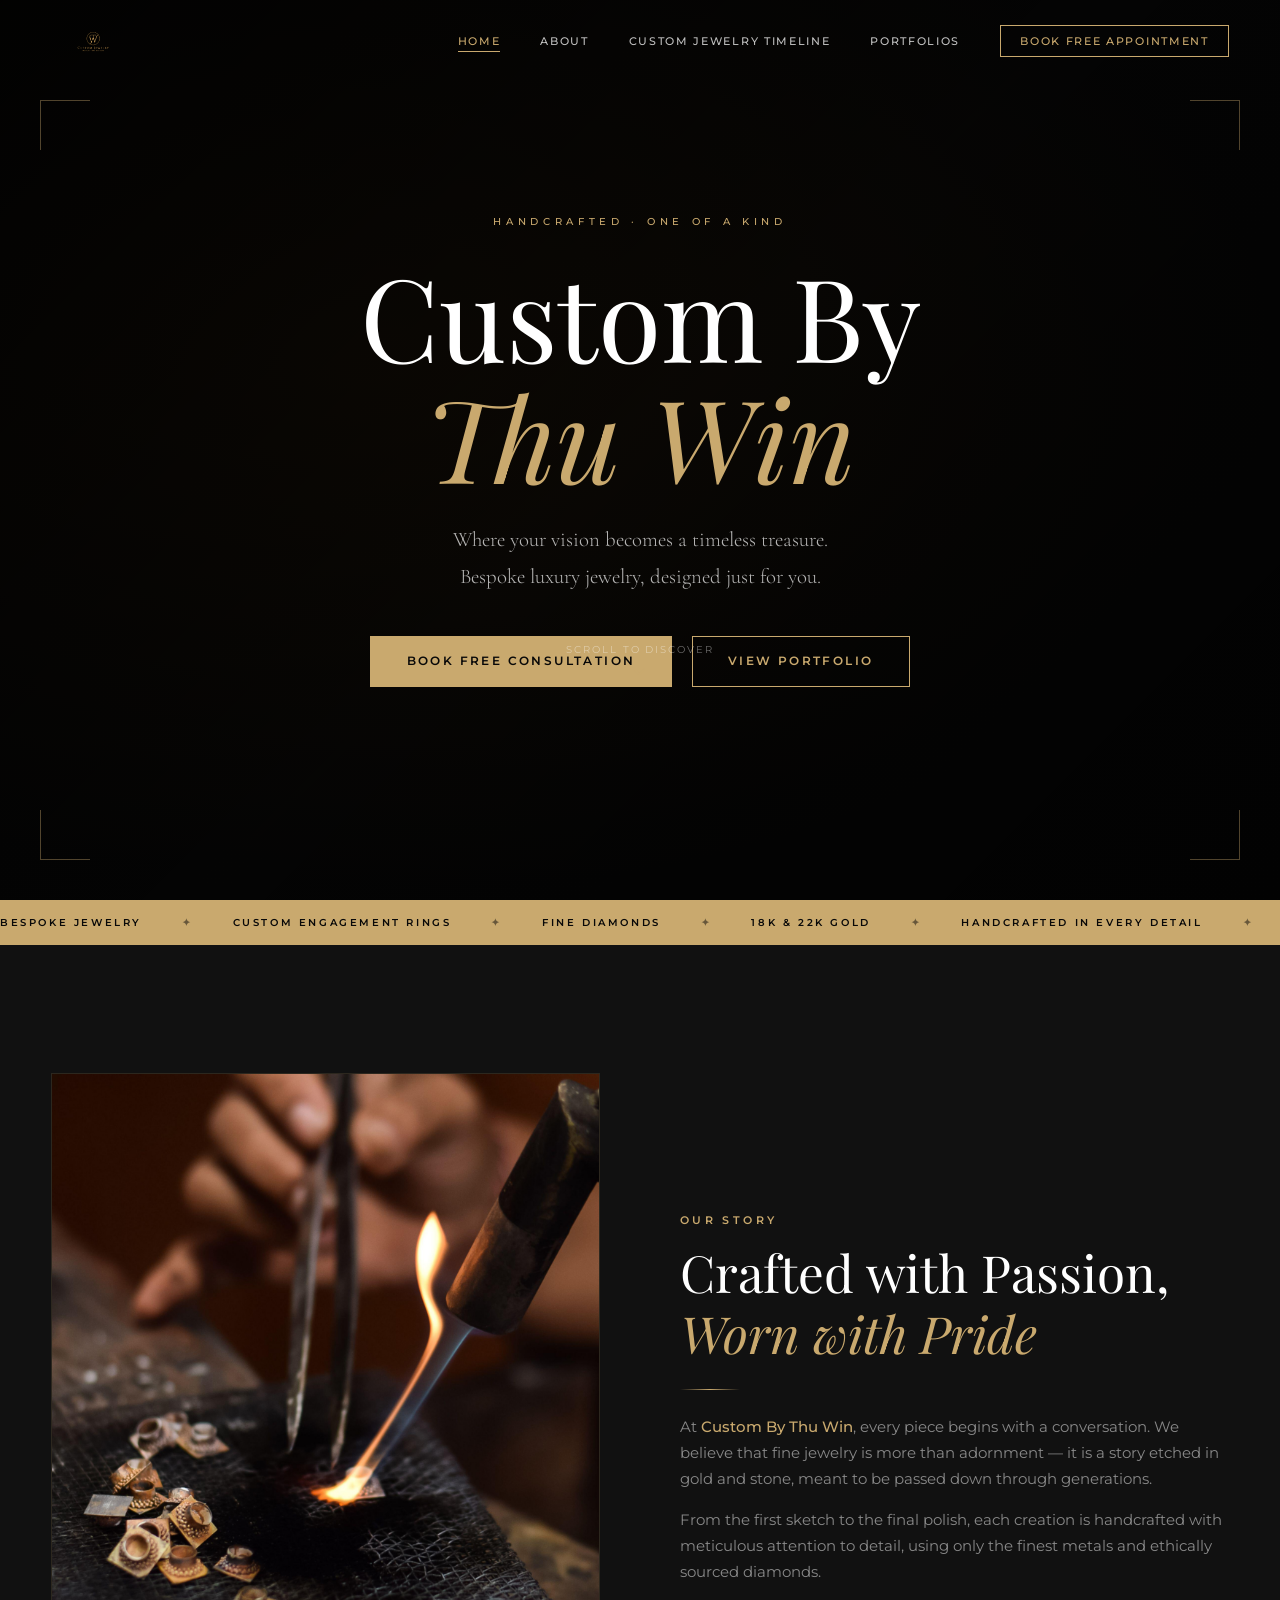
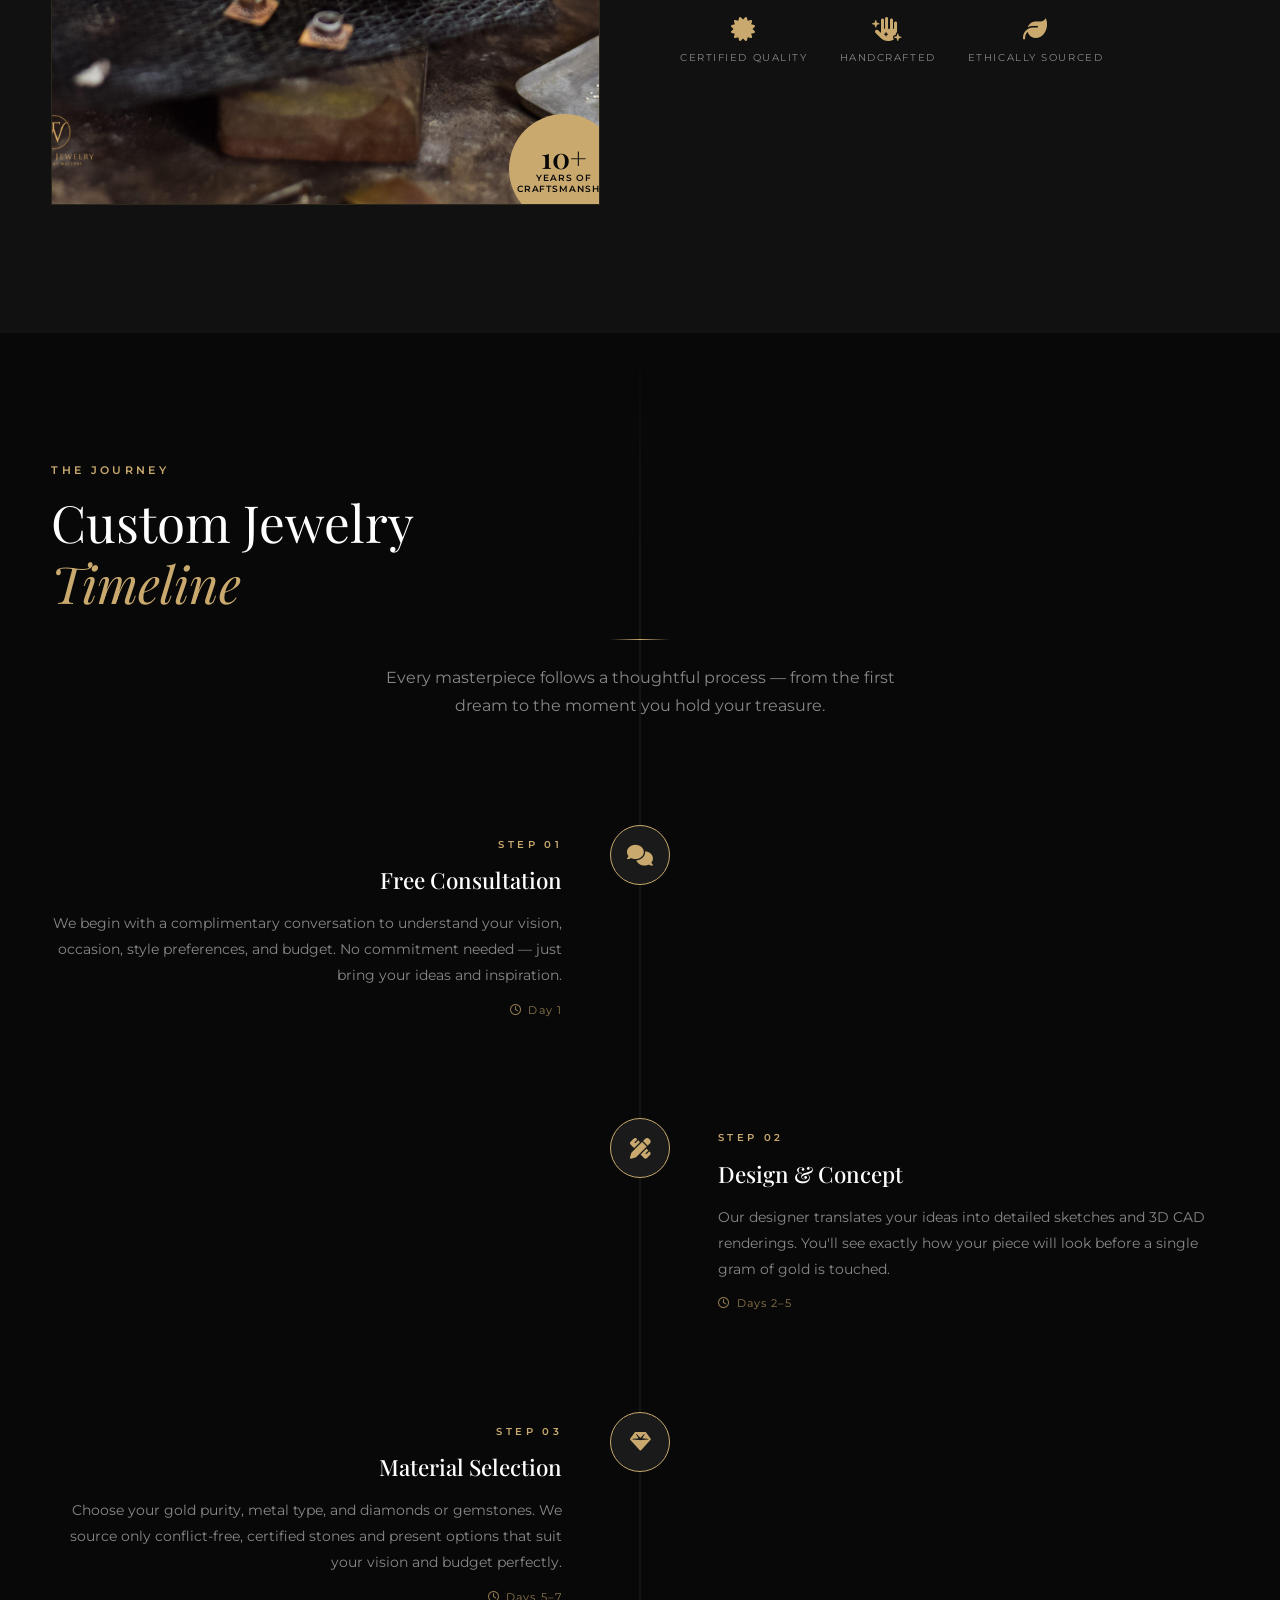
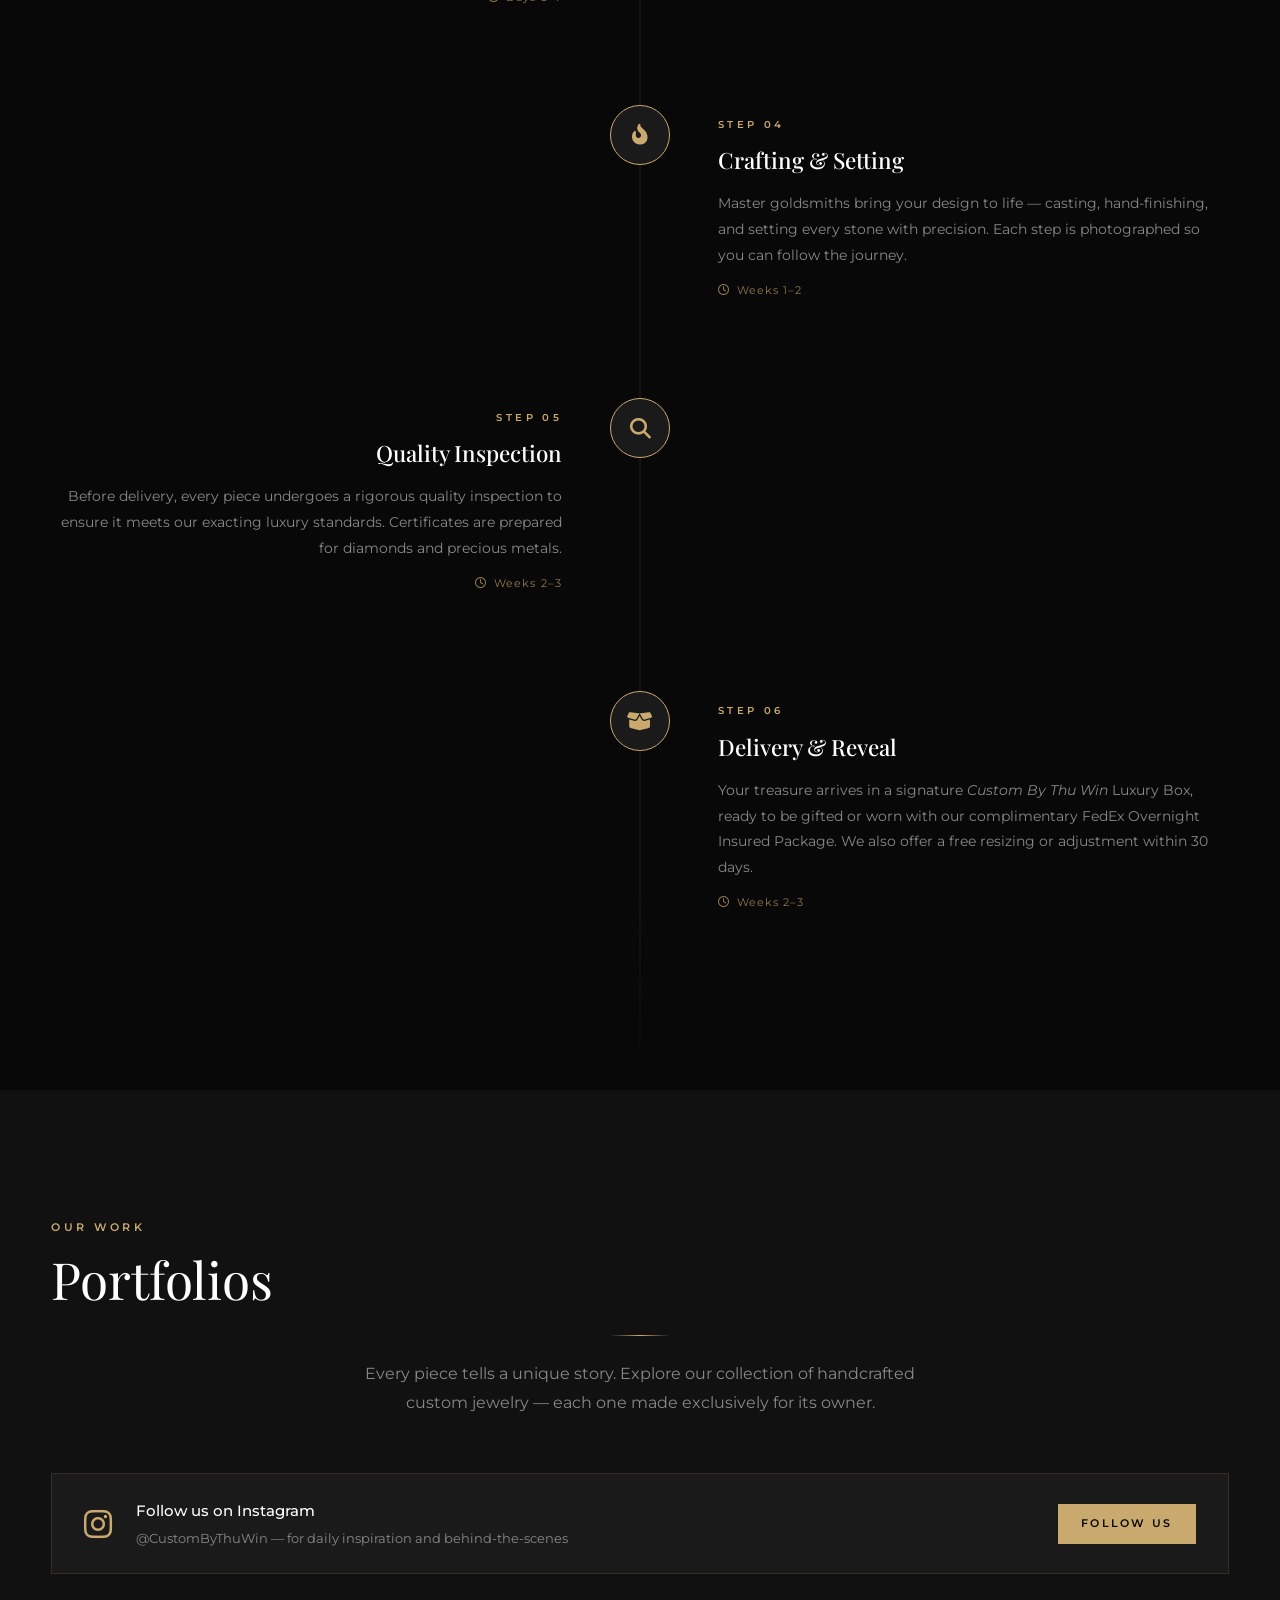
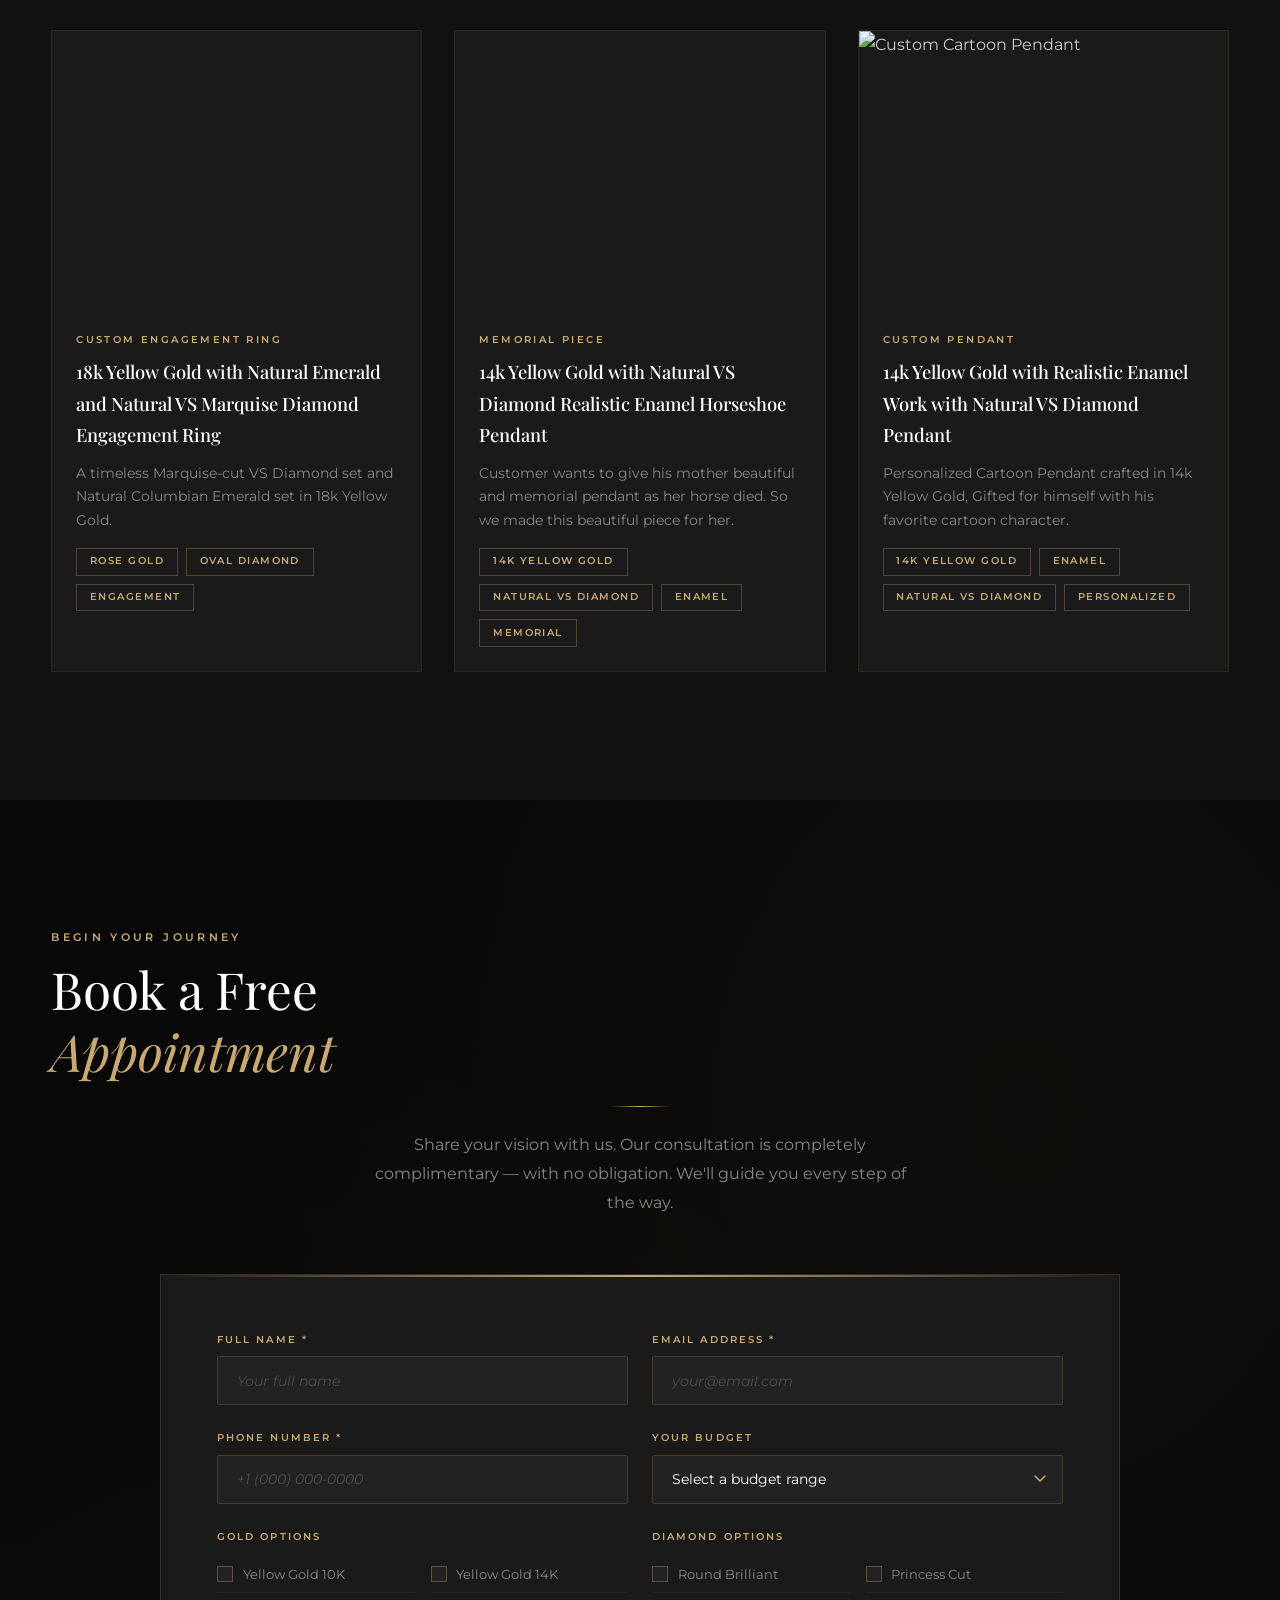
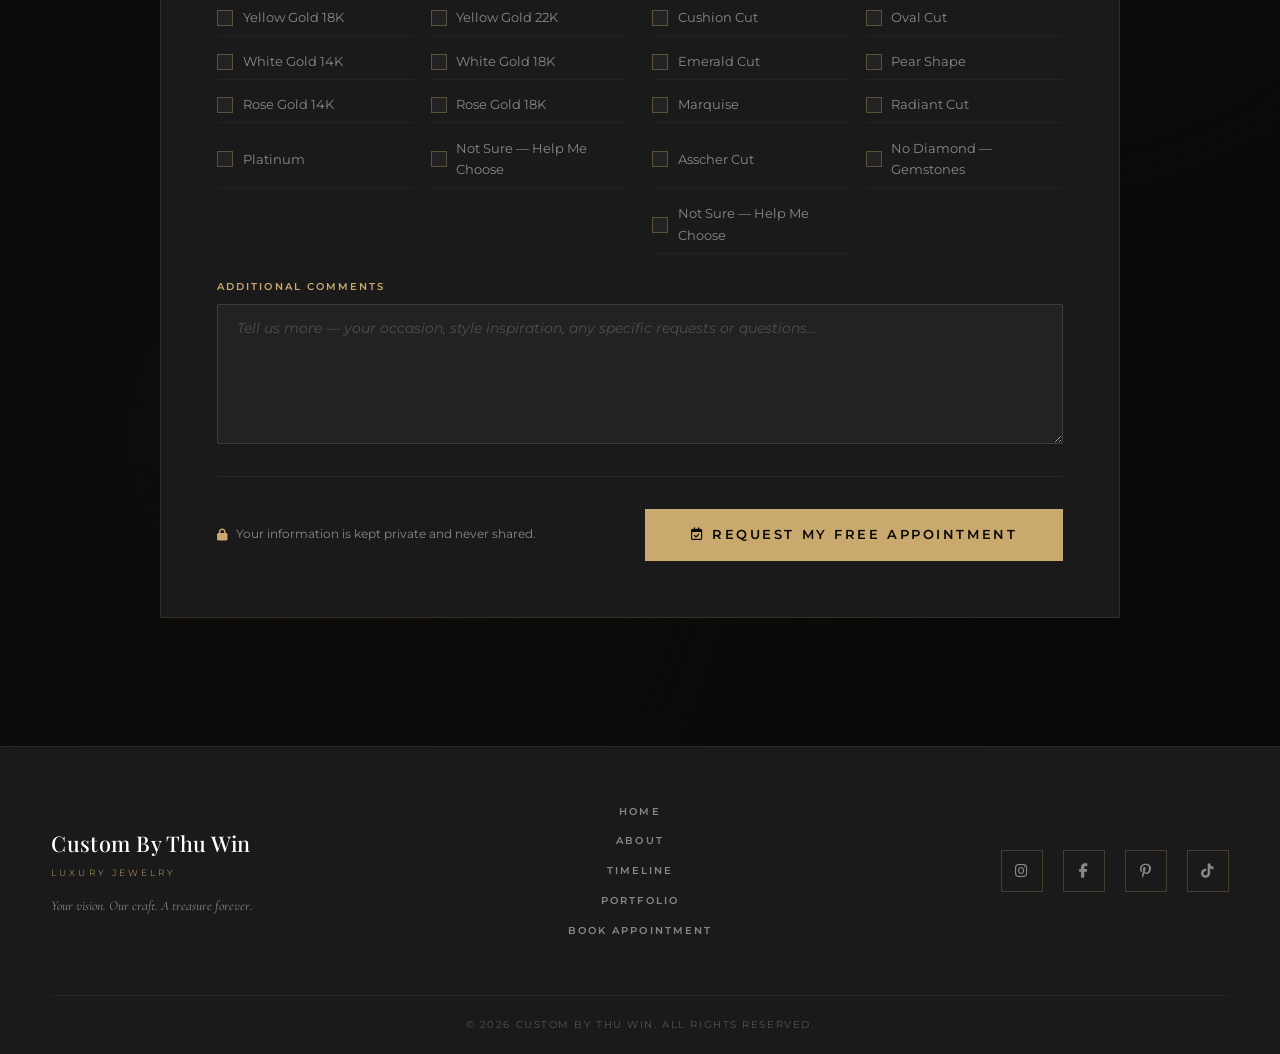
==== commit 20d2059b: "Fix Quality Inspection timeline duration to Weeks 2-3 Co-Authored-By: Claude Sonnet 4.6 <noreply@ant" ====
--- a/index.html
+++ b/index.html
@@ -219,7 +219,7 @@
               to ensure it meets our exacting luxury standards. Certificates are
               prepared for diamonds and precious metals.
             </p>
-            <span class="tl-duration"><i class="fa-regular fa-clock"></i> Day 28–30</span>
+            <span class="tl-duration"><i class="fa-regular fa-clock"></i> Weeks 2–3</span>
           </div>
         </div>
 
--- a/style.css
+++ b/style.css
@@ -575,7 +575,7 @@
 
 .timeline-item:nth-child(odd) .timeline-content  { grid-column: 1; grid-row: 1; text-align: right; padding-right: 3rem; }
 .timeline-item:nth-child(odd) .timeline-icon      { grid-column: 2; grid-row: 1; }
-.timeline-item:nth-child(odd) .timeline-content:last-child { display: none; } /* hide empty right col */
+
 
 .timeline-item:nth-child(even) .timeline-icon    { grid-column: 2; }
 .timeline-item:nth-child(even) .timeline-content { grid-column: 3; padding-left: 3rem; }
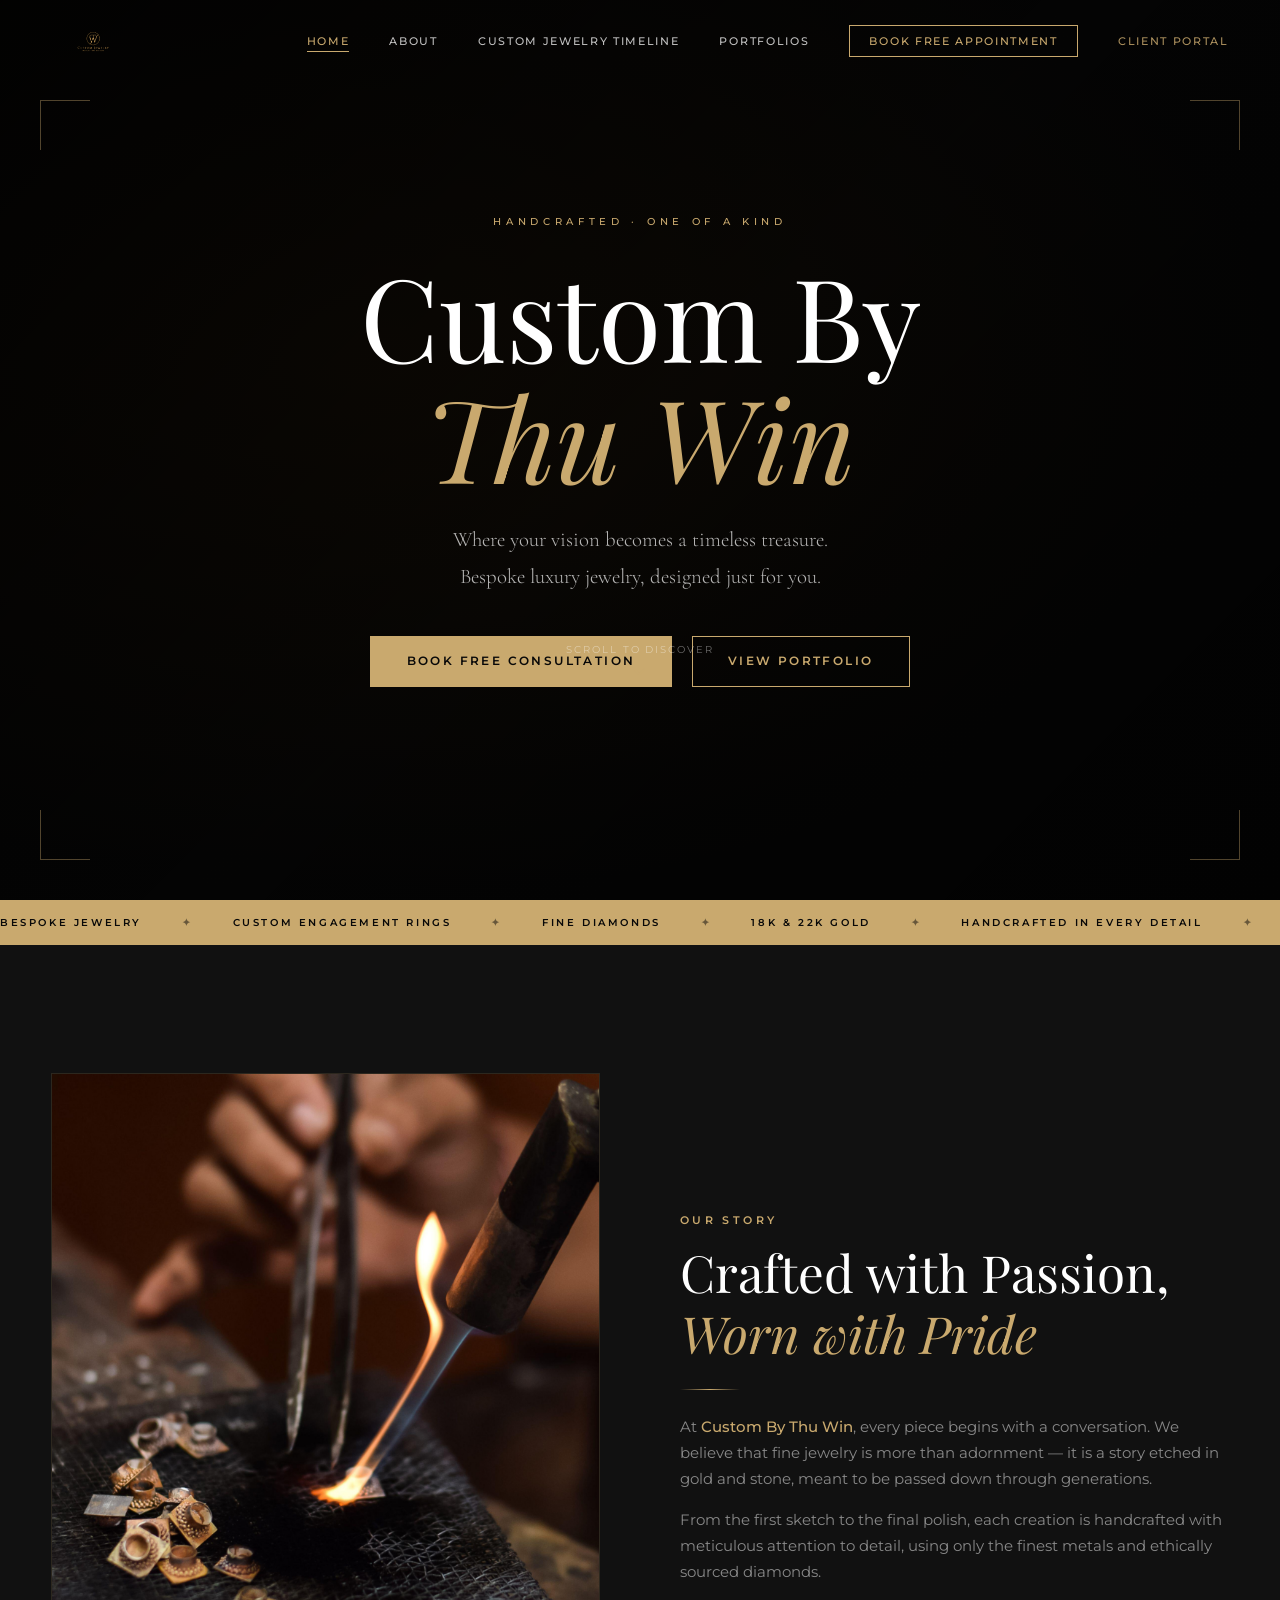
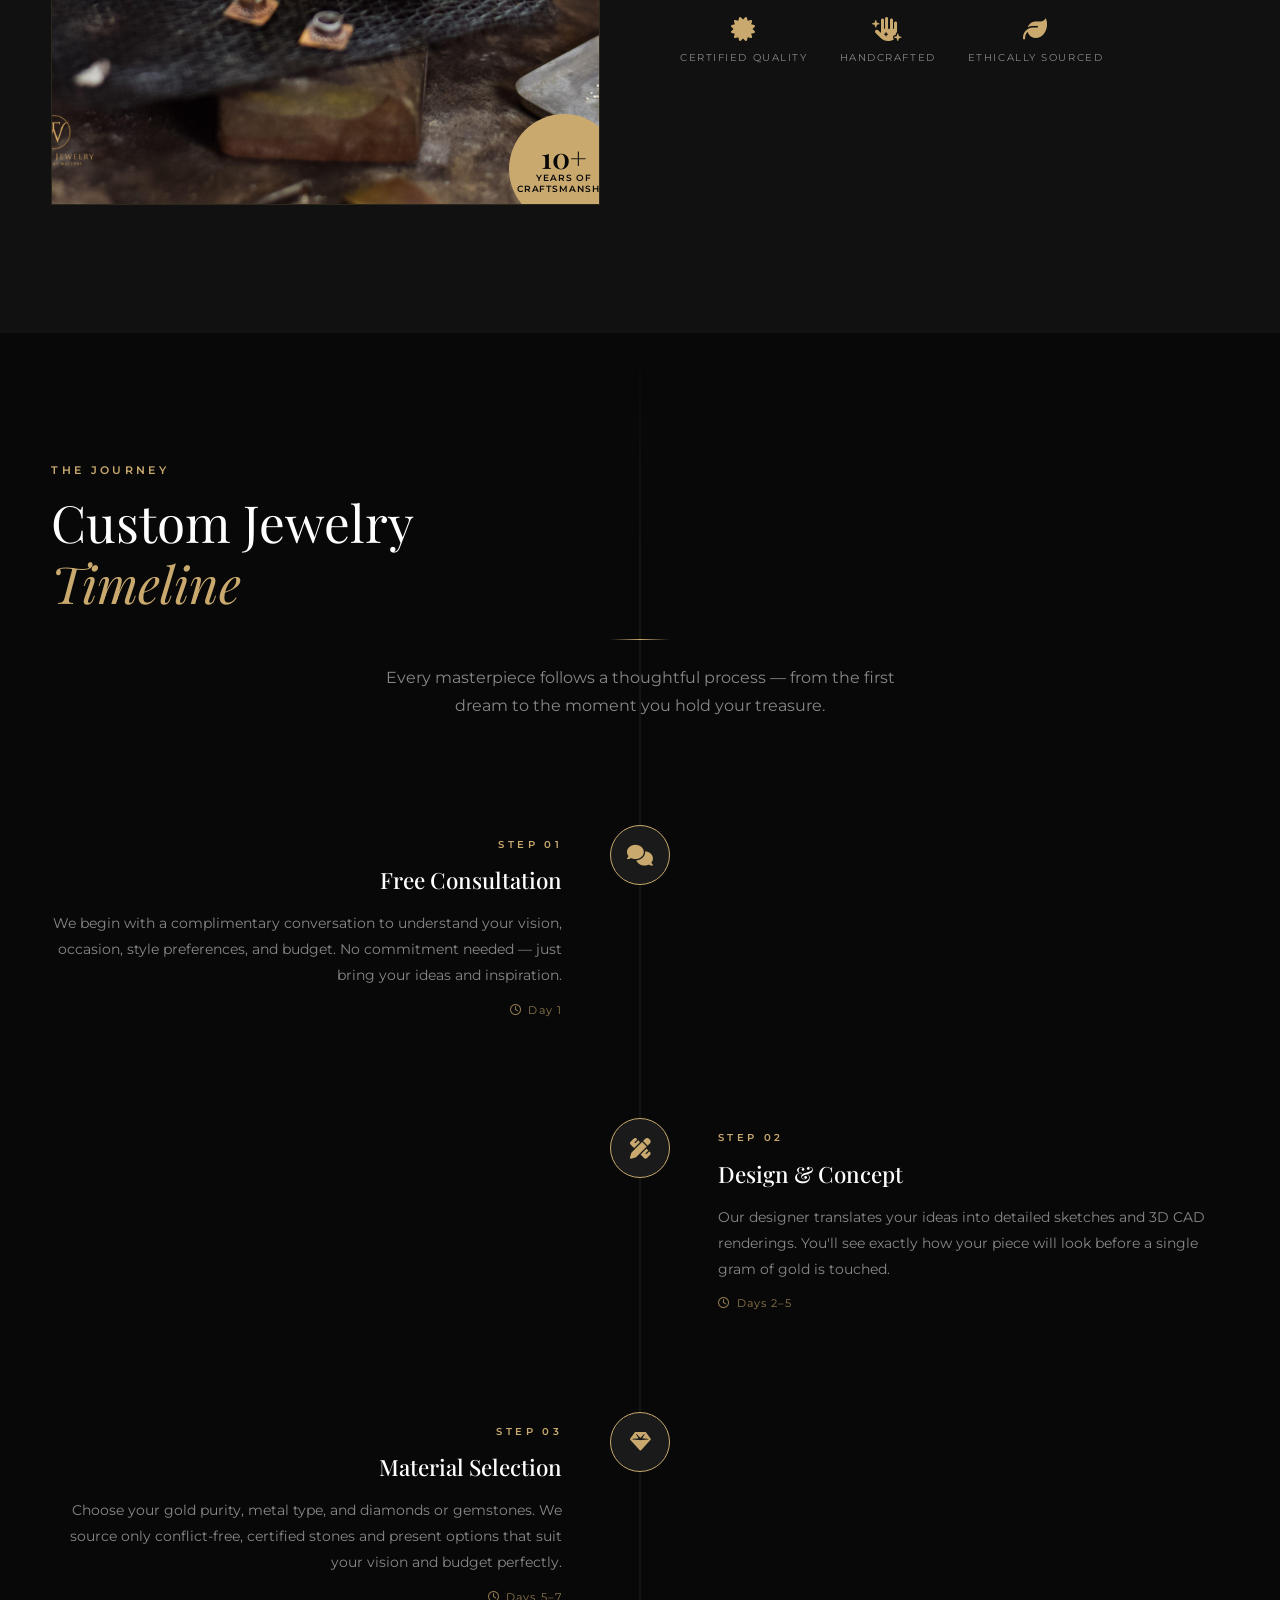
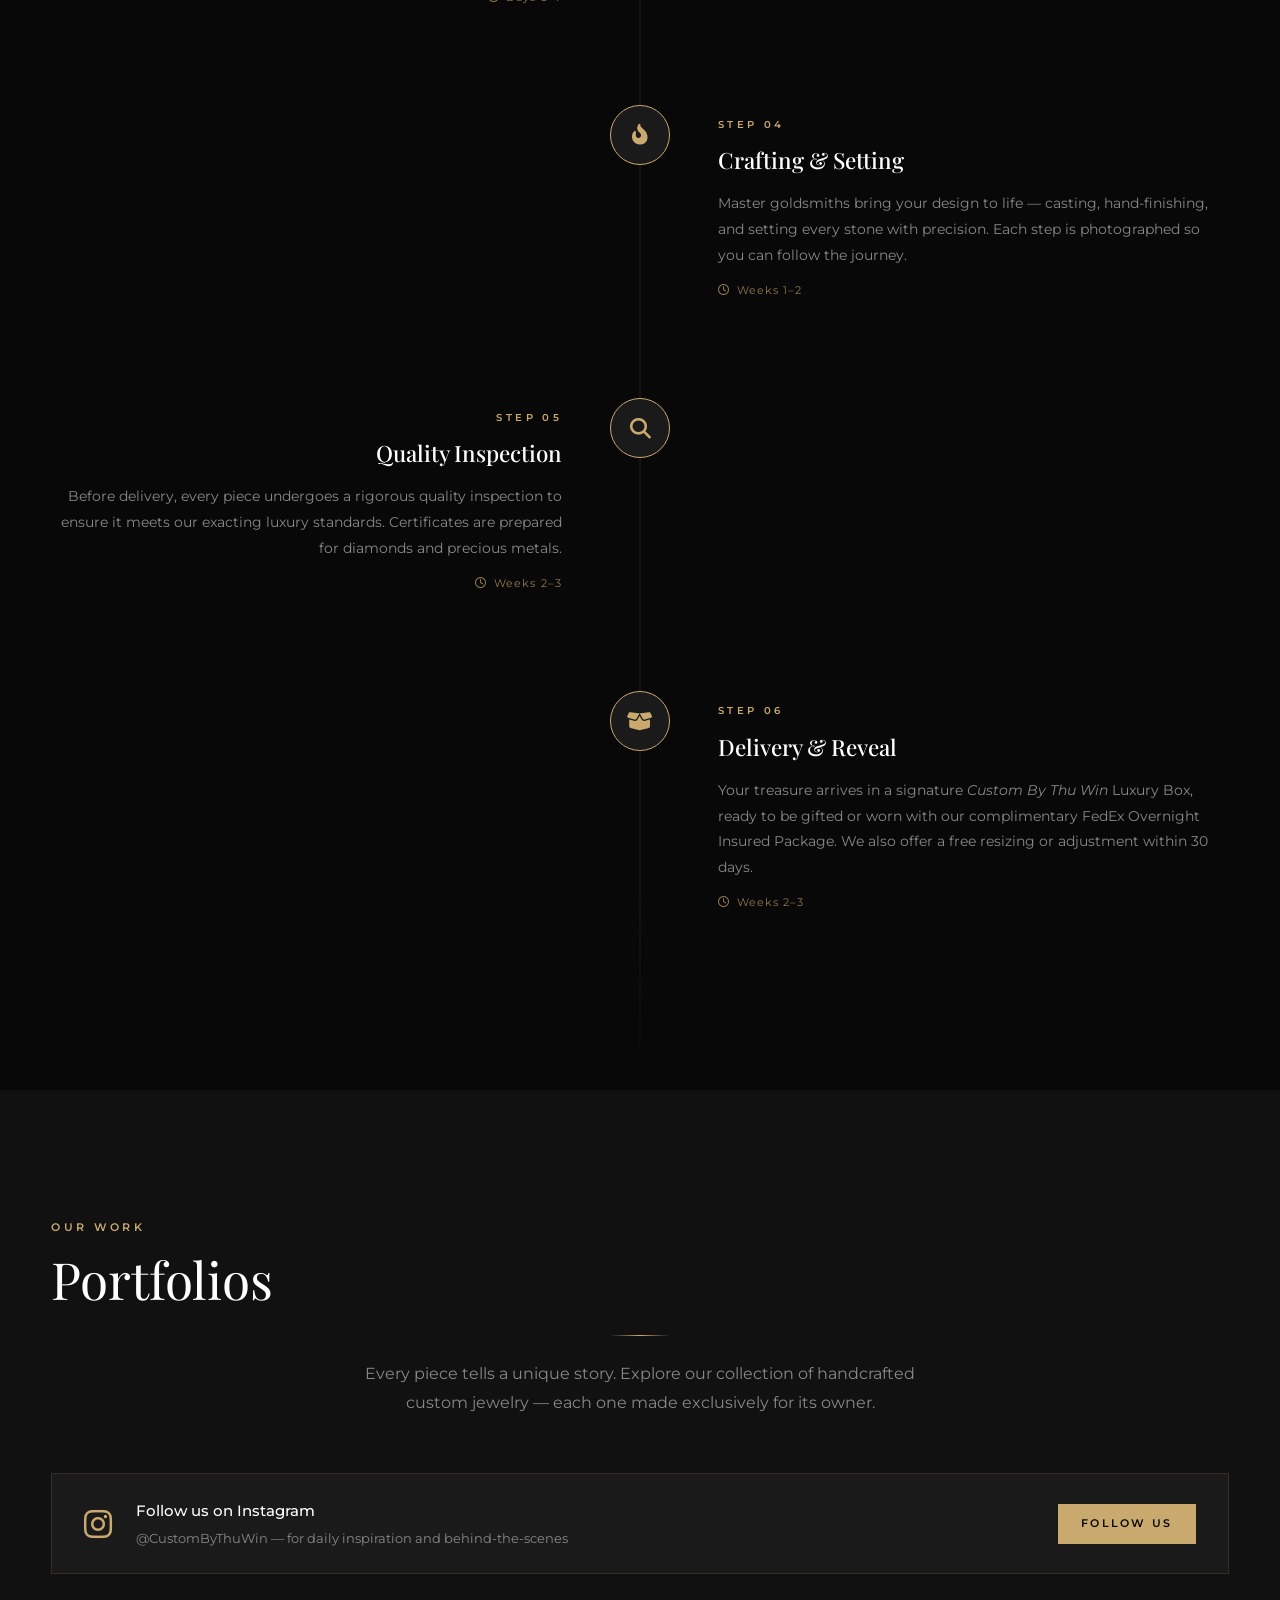
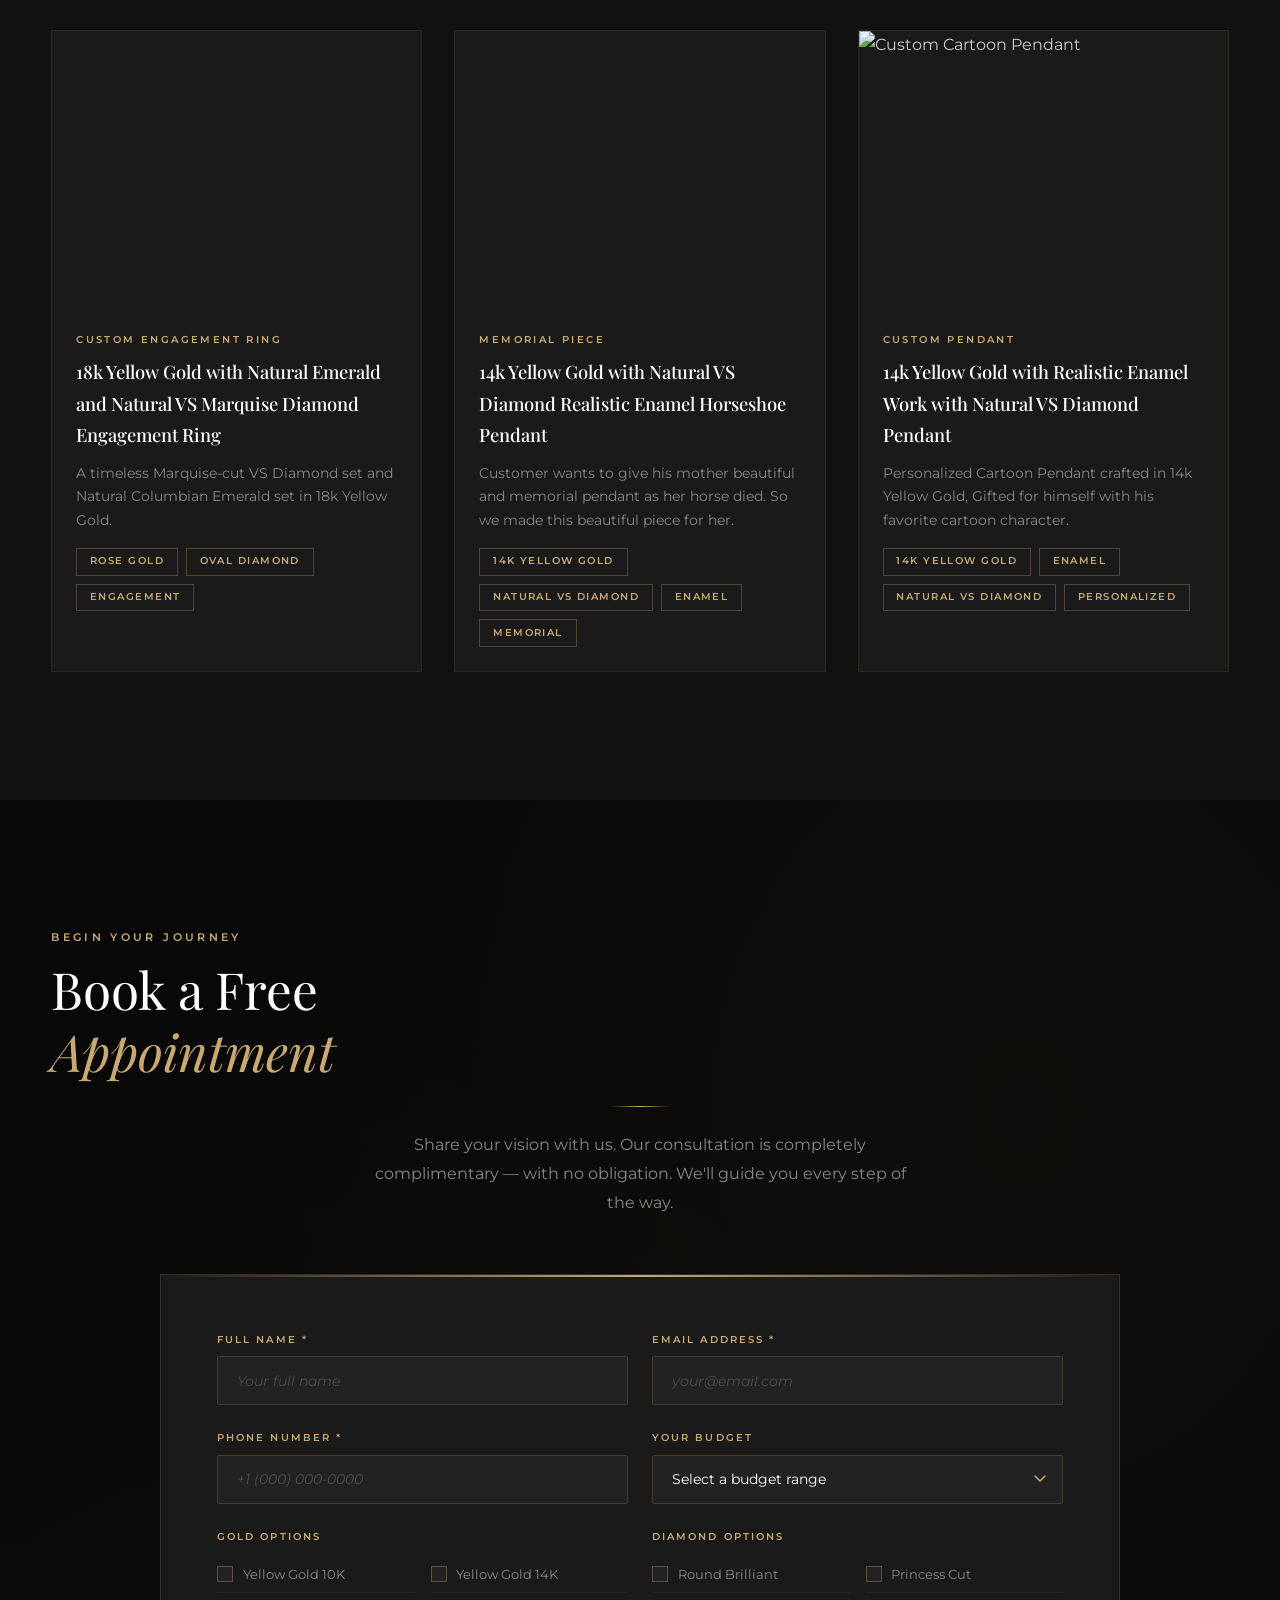
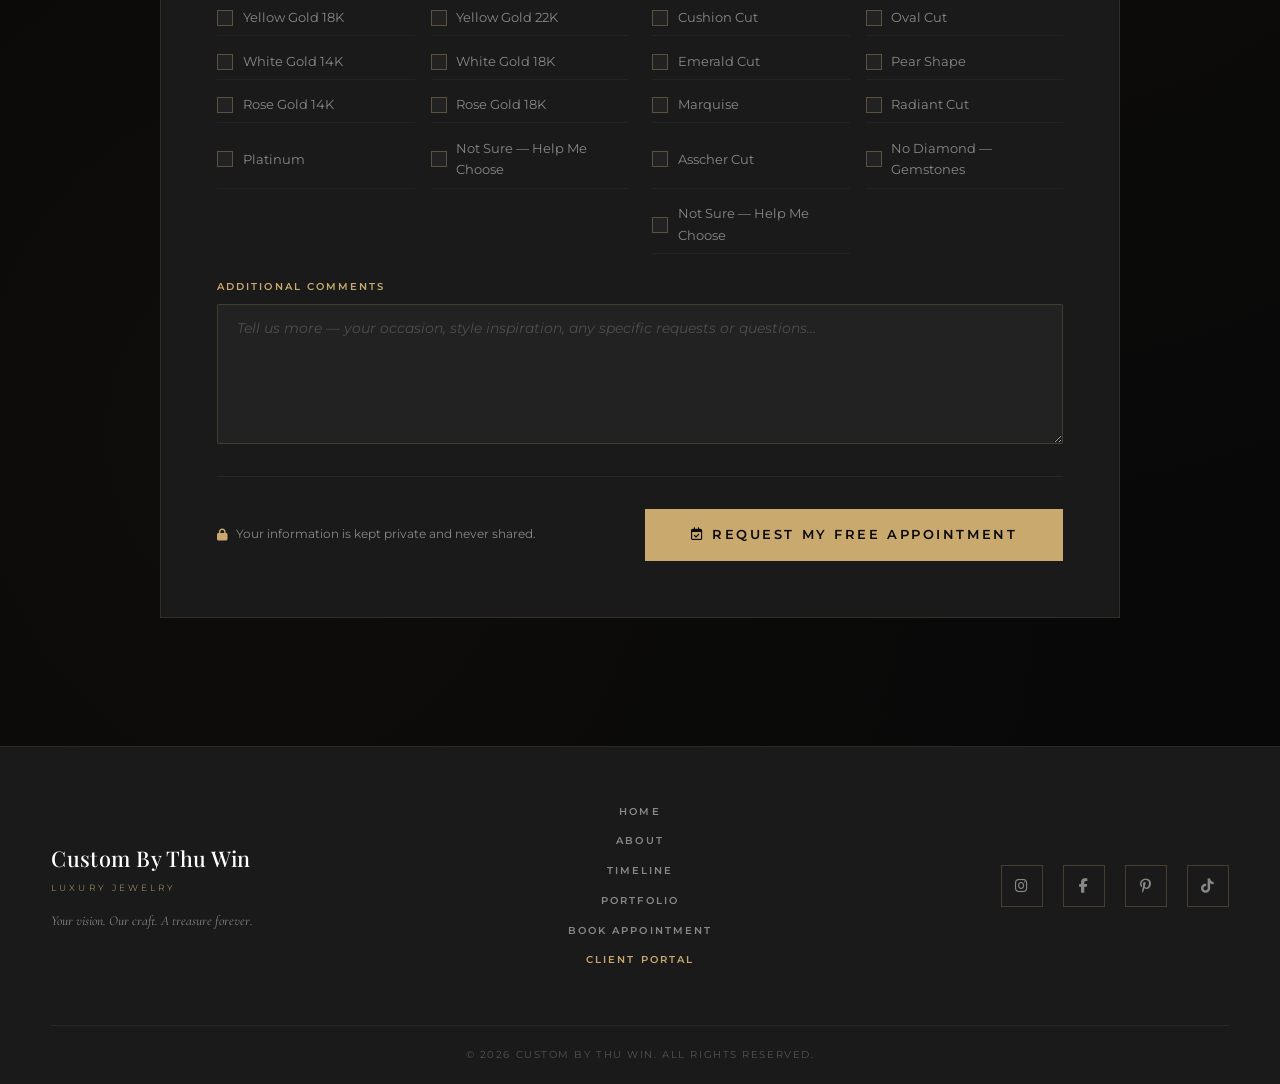
==== commit 6bbbef67: "Add client portal with Notion sync - portal.html: luxury client portal page matching site design - p" ====
--- a/index.html
+++ b/index.html
@@ -33,6 +33,7 @@
         <li><a href="#timeline"    class="nav-link">Custom Jewelry Timeline</a></li>
         <li><a href="#portfolio"   class="nav-link">Portfolios</a></li>
         <li><a href="#appointment" class="nav-link cta-nav">Book Free Appointment</a></li>
+        <li><a href="portal.html"  class="nav-link" style="color:var(--gold);opacity:0.85;">Client Portal</a></li>
       </ul>
     </div>
   </nav>
@@ -485,6 +486,7 @@
         <a href="#timeline">Timeline</a>
         <a href="#portfolio">Portfolio</a>
         <a href="#appointment">Book Appointment</a>
+        <a href="portal.html" style="color:var(--gold);">Client Portal</a>
       </div>
       <div class="footer-social">
         <a href="https://instagram.com/CustomByThuWin" target="_blank" aria-label="Instagram">
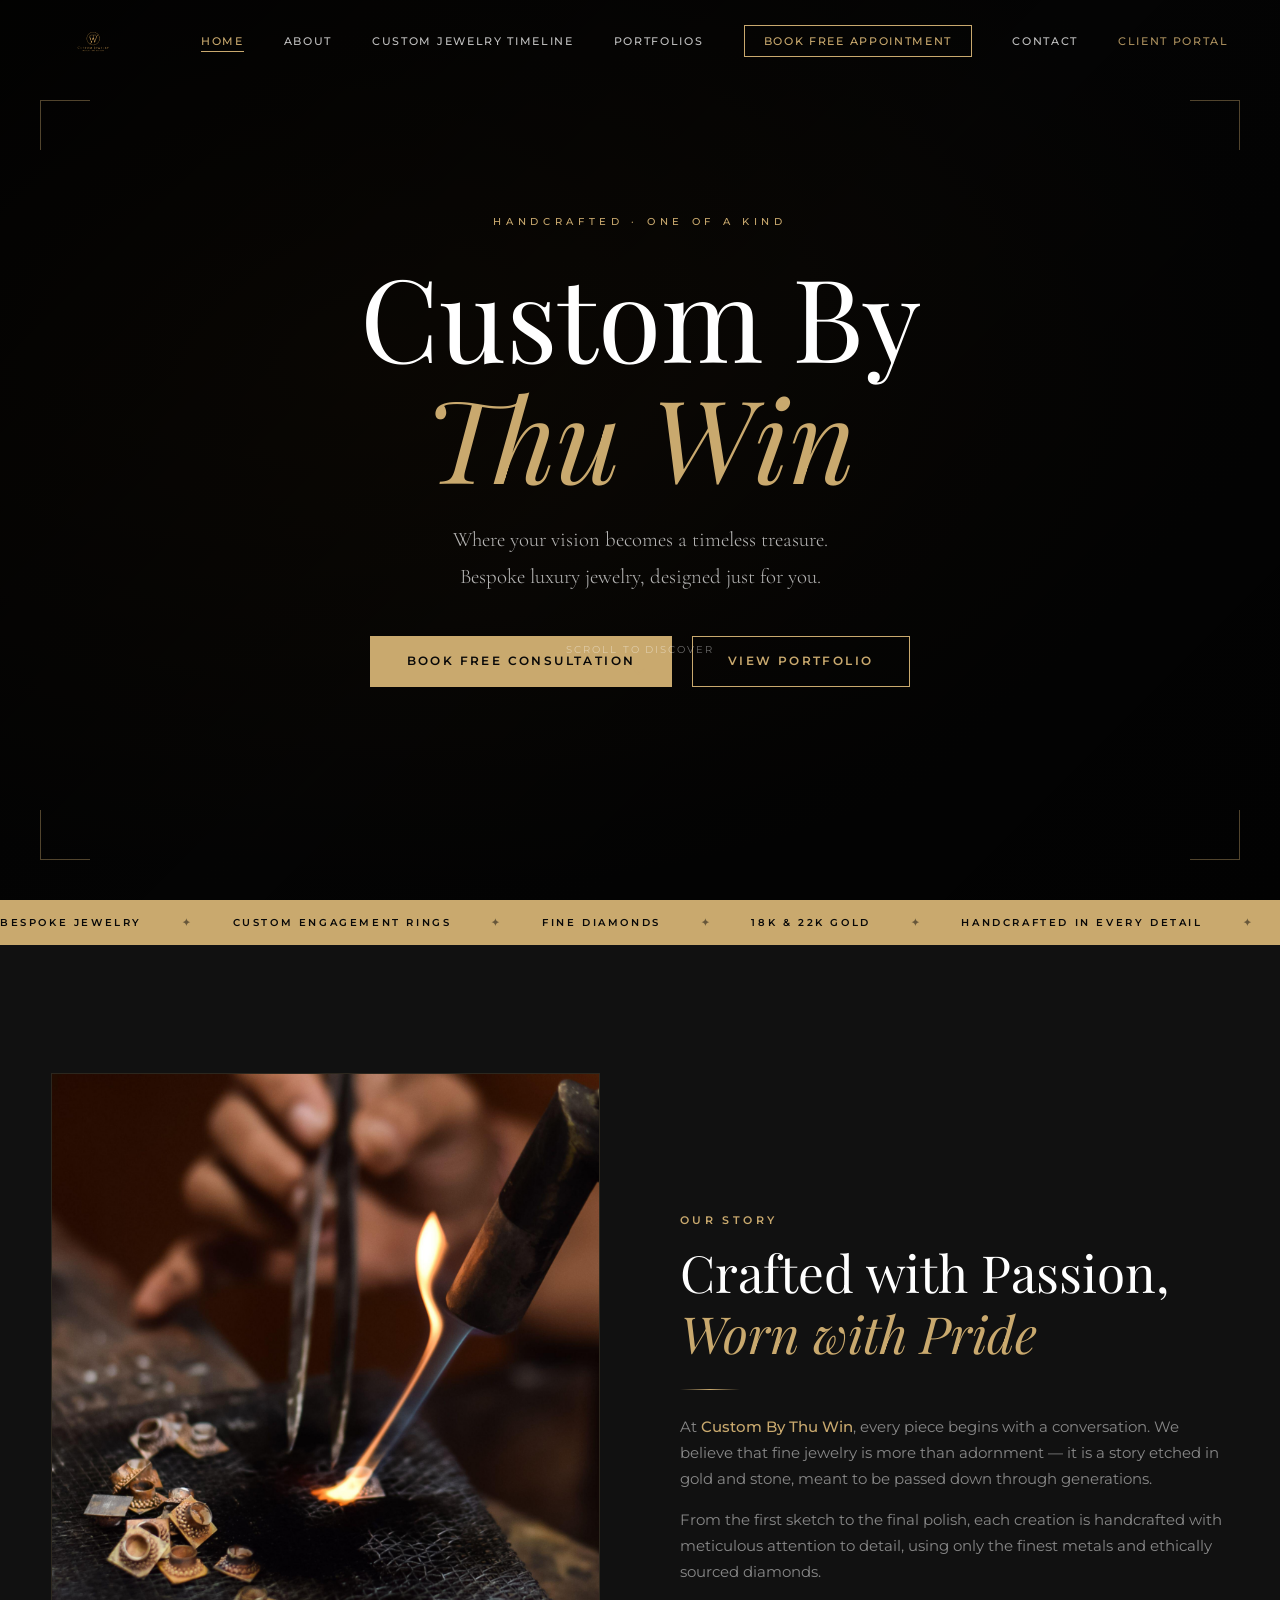
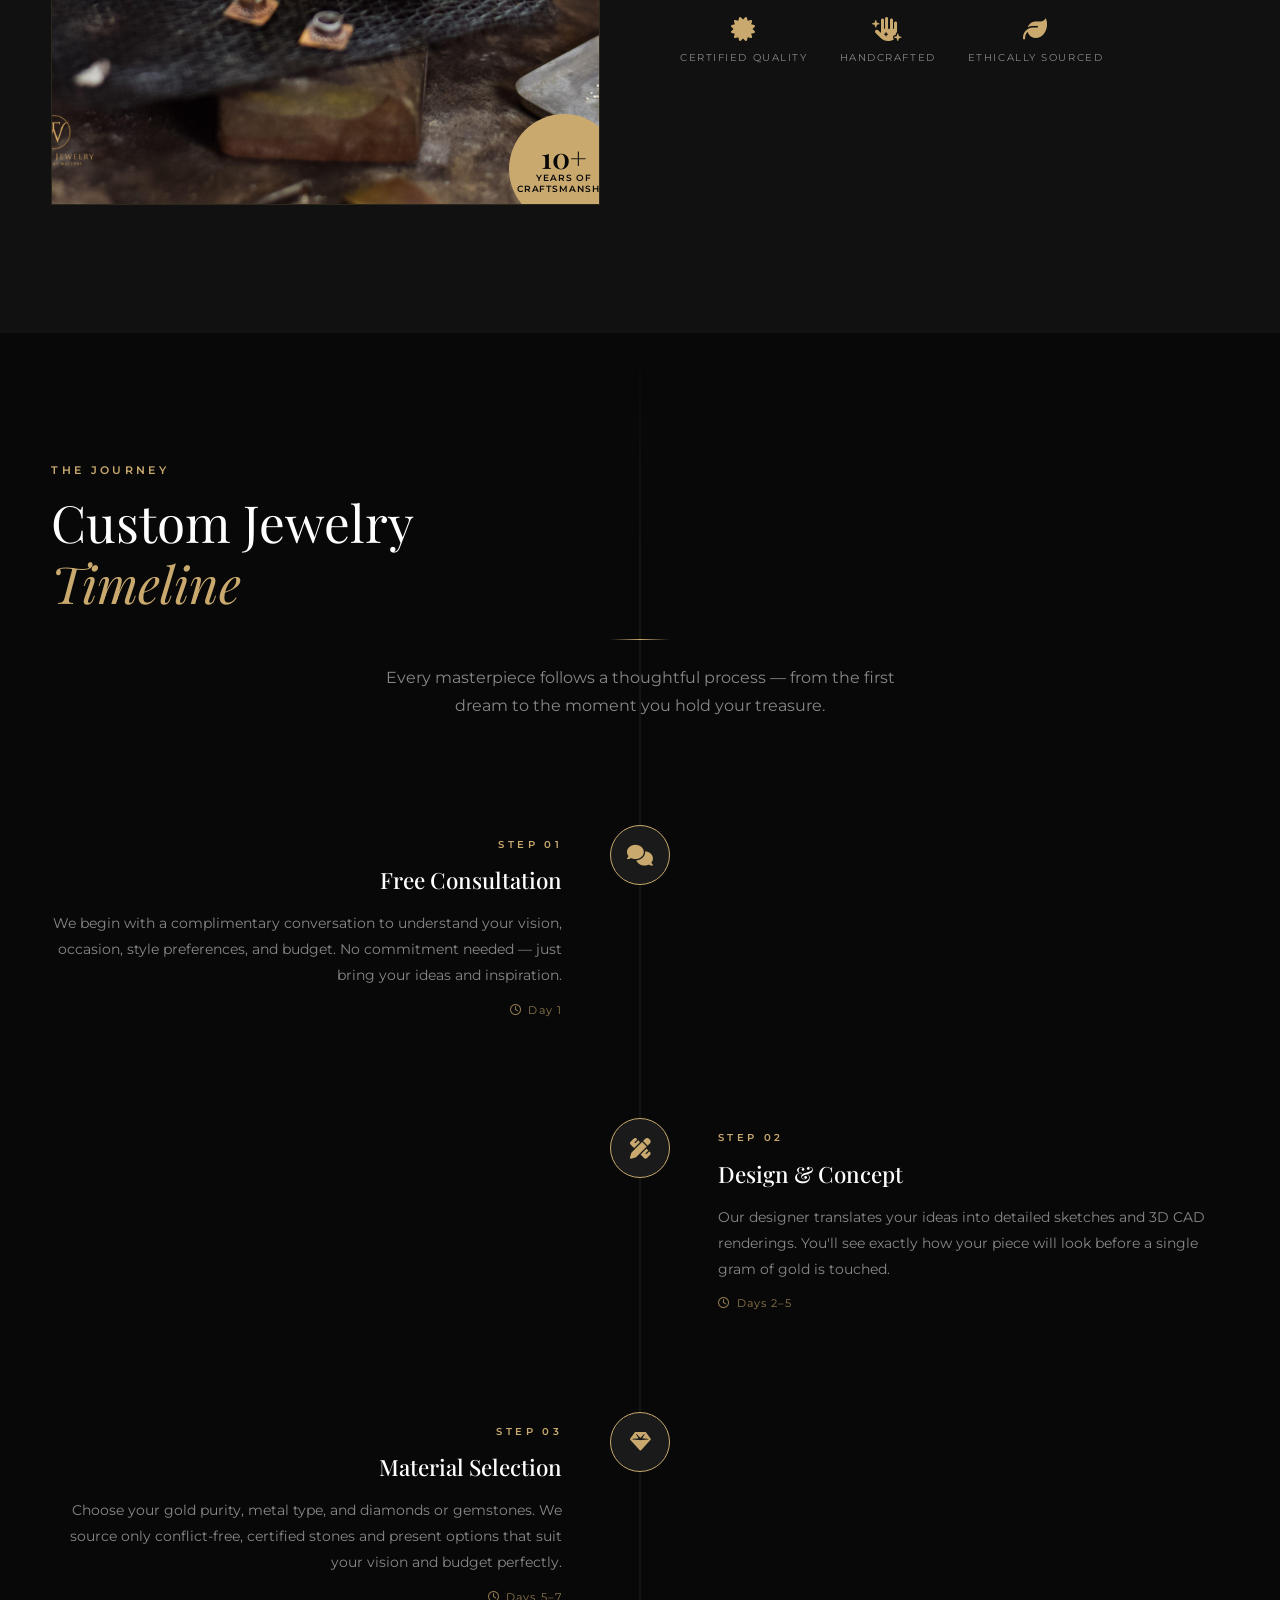
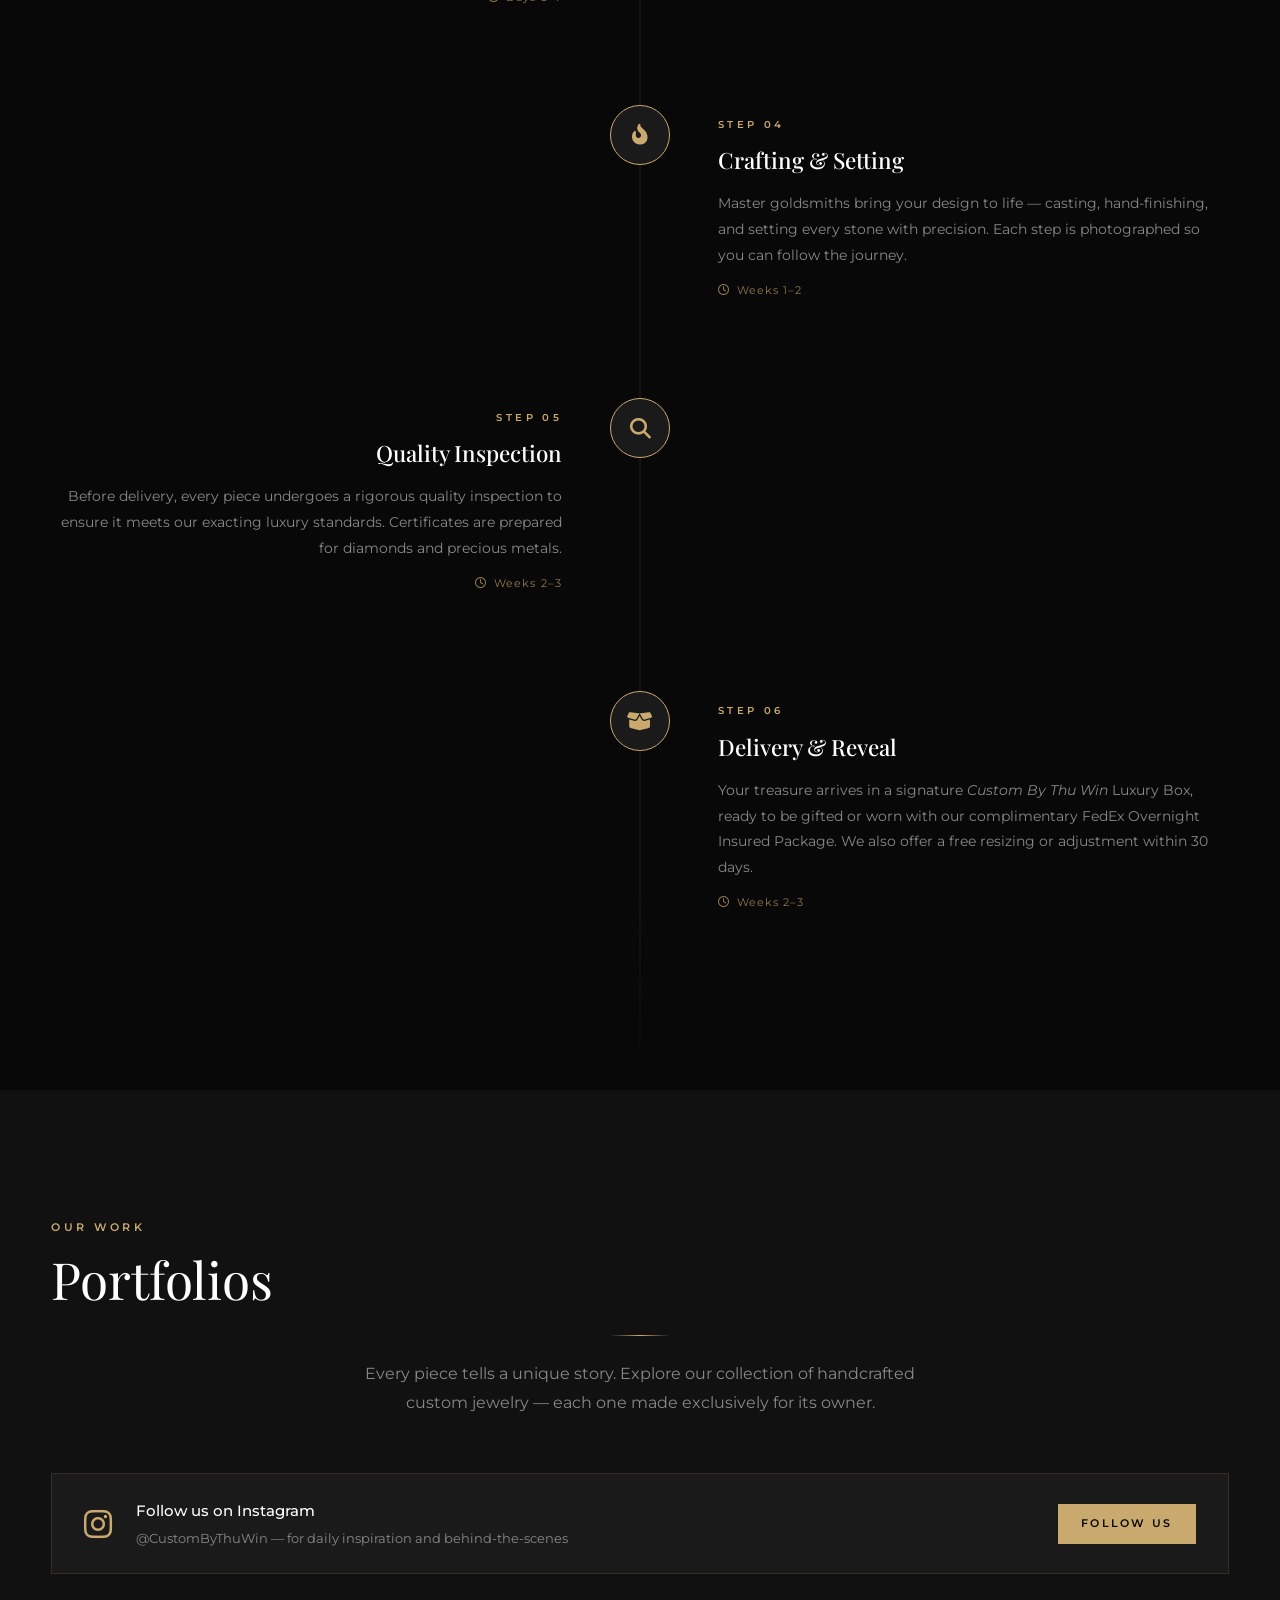
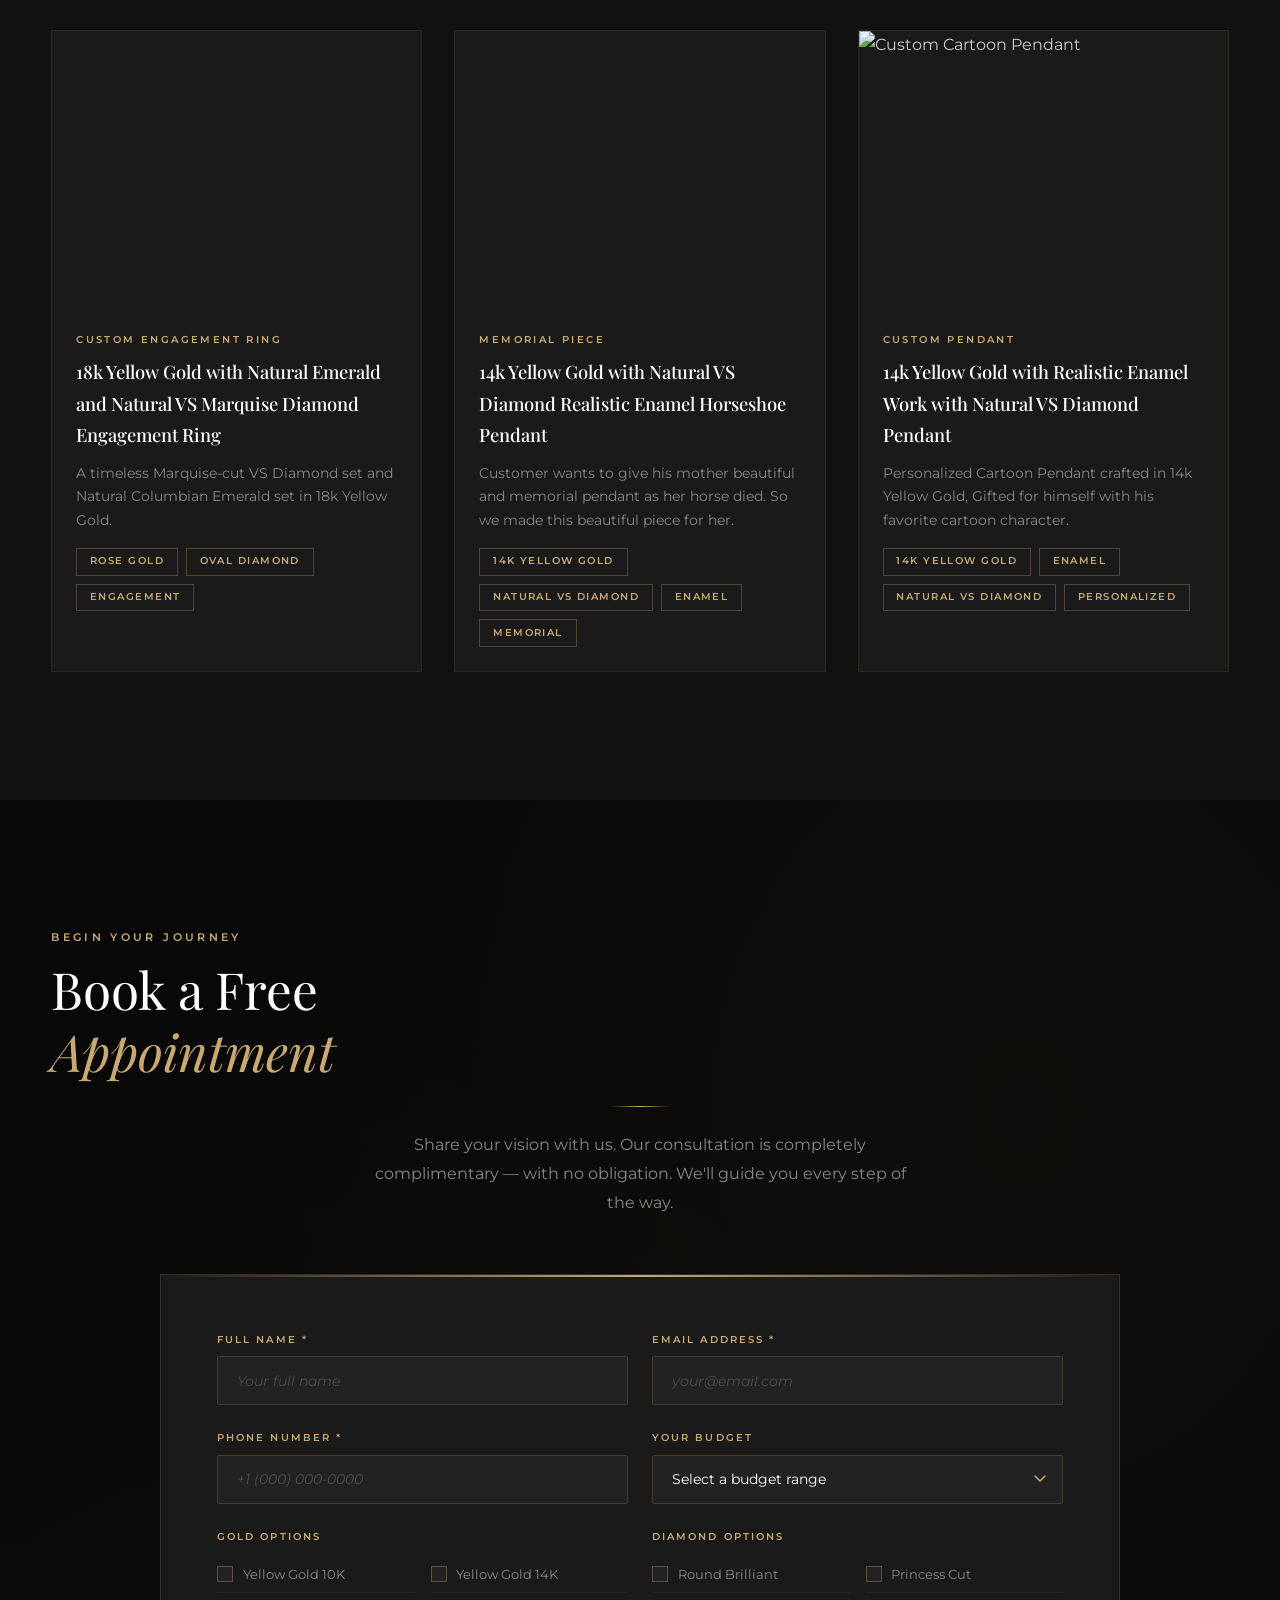
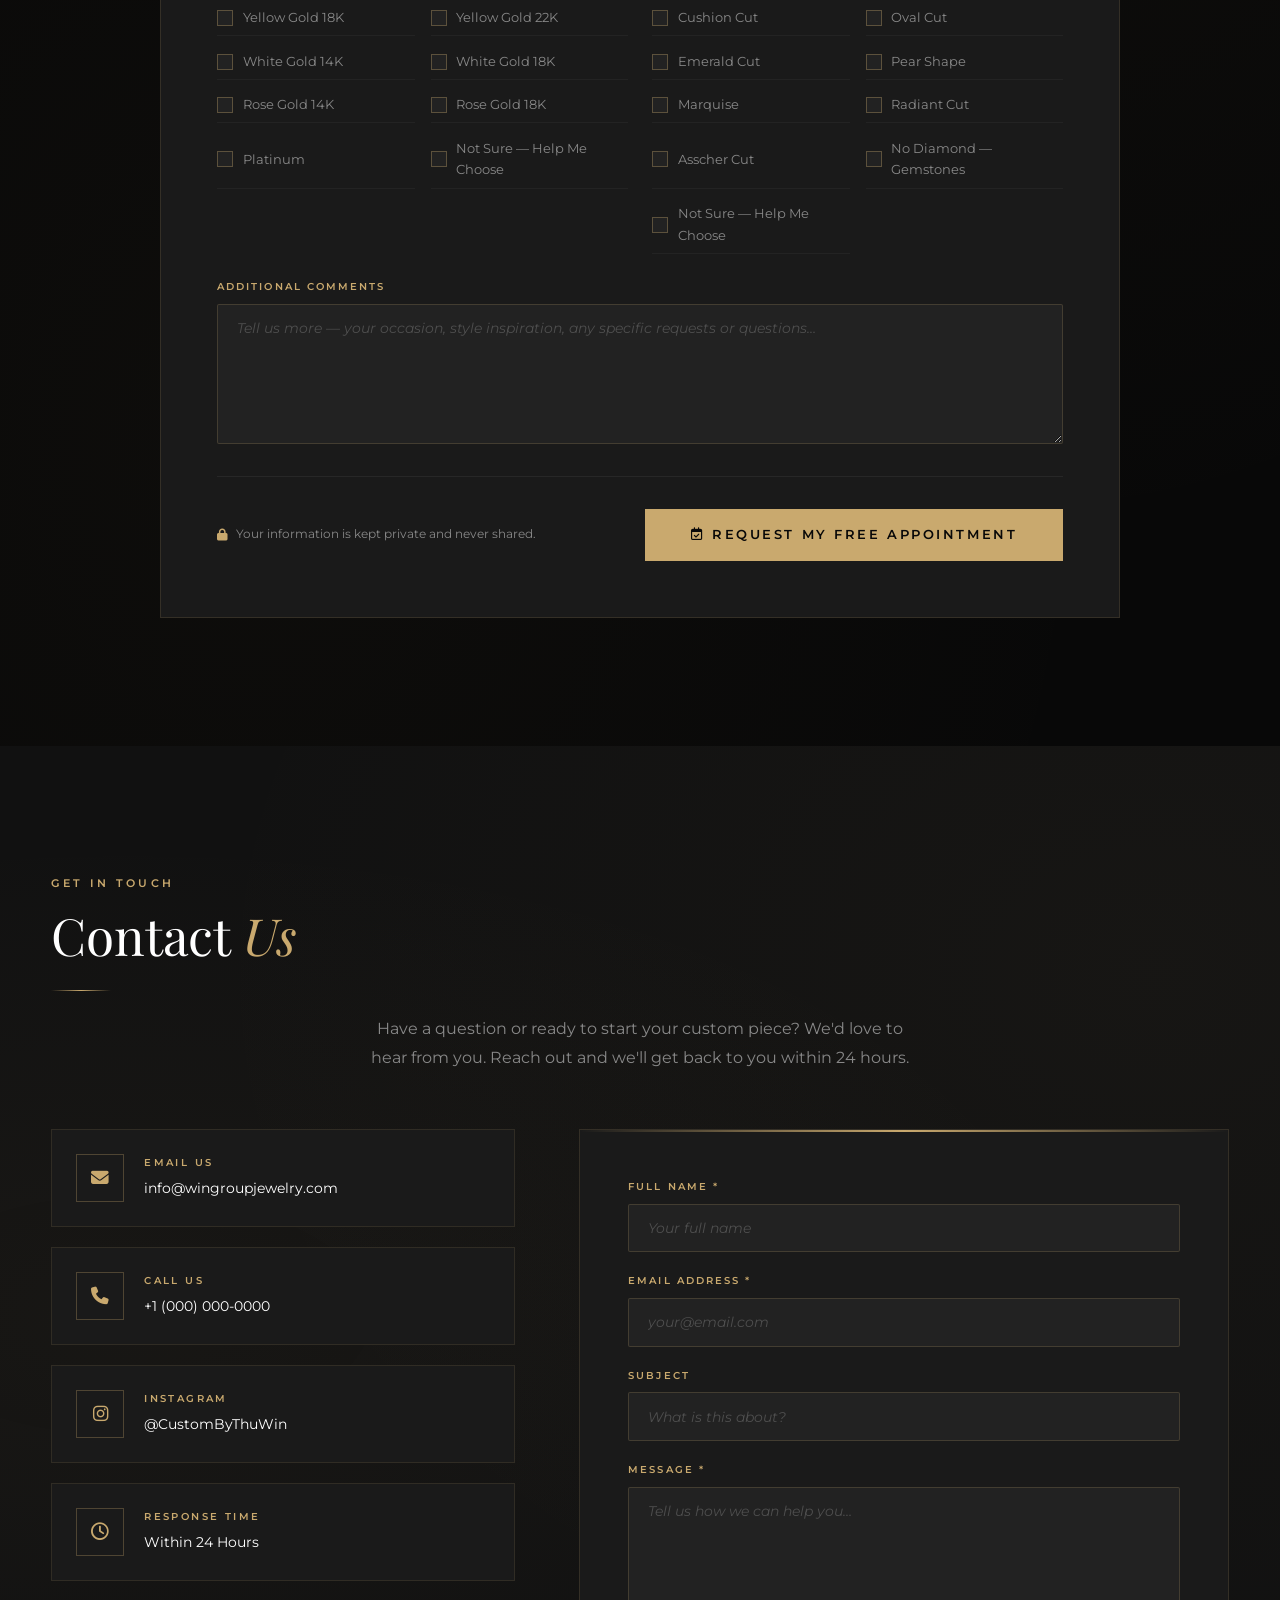
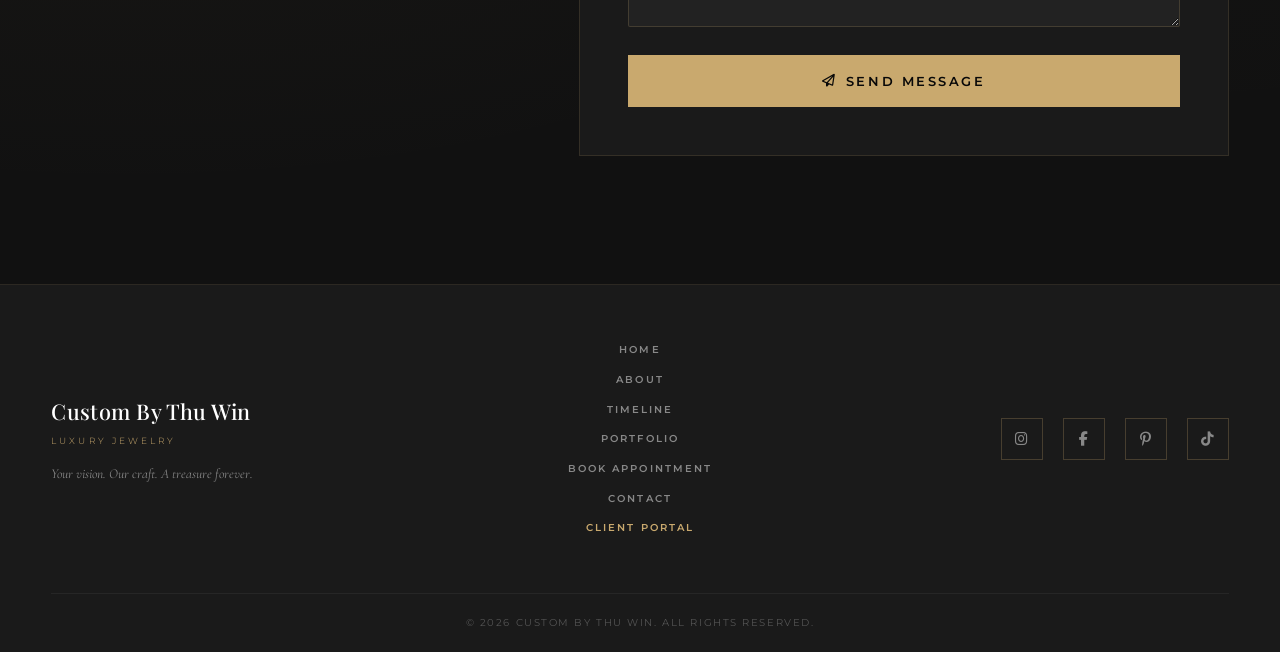
==== commit 9386f16b: "Add Contact Us section with info cards and quick message form Co-Authored-By: Claude Sonnet 4.6 <nor" ====
--- a/index.html
+++ b/index.html
@@ -33,6 +33,7 @@
         <li><a href="#timeline"    class="nav-link">Custom Jewelry Timeline</a></li>
         <li><a href="#portfolio"   class="nav-link">Portfolios</a></li>
         <li><a href="#appointment" class="nav-link cta-nav">Book Free Appointment</a></li>
+        <li><a href="#contact"     class="nav-link">Contact</a></li>
         <li><a href="portal.html"  class="nav-link" style="color:var(--gold);opacity:0.85;">Client Portal</a></li>
       </ul>
     </div>
@@ -471,6 +472,91 @@
   </section>
 
   <!-- ══════════════════════════════════════
+       CONTACT US
+  ══════════════════════════════════════ -->
+  <section id="contact" class="section contact-section">
+    <div class="contact-bg-overlay"></div>
+    <div class="container">
+      <div class="section-header reveal">
+        <p class="section-eyebrow">Get In Touch</p>
+        <h2 class="section-title">Contact <em>Us</em></h2>
+        <div class="gold-divider"></div>
+        <p class="section-desc">
+          Have a question or ready to start your custom piece? We'd love to hear from you.
+          Reach out and we'll get back to you within 24 hours.
+        </p>
+      </div>
+
+      <div class="contact-grid">
+
+        <!-- Contact Info -->
+        <div class="contact-info reveal">
+          <div class="contact-card">
+            <div class="contact-card-icon"><i class="fa-solid fa-envelope"></i></div>
+            <div class="contact-card-body">
+              <span class="contact-card-label">Email Us</span>
+              <a href="mailto:info@wingroupjewelry.com" class="contact-card-value">info@wingroupjewelry.com</a>
+            </div>
+          </div>
+          <div class="contact-card">
+            <div class="contact-card-icon"><i class="fa-solid fa-phone"></i></div>
+            <div class="contact-card-body">
+              <span class="contact-card-label">Call Us</span>
+              <a href="tel:+10000000000" class="contact-card-value">+1 (000) 000-0000</a>
+            </div>
+          </div>
+          <div class="contact-card">
+            <div class="contact-card-icon"><i class="fa-brands fa-instagram"></i></div>
+            <div class="contact-card-body">
+              <span class="contact-card-label">Instagram</span>
+              <a href="https://instagram.com/CustomByThuWin" target="_blank" class="contact-card-value">@CustomByThuWin</a>
+            </div>
+          </div>
+          <div class="contact-card">
+            <div class="contact-card-icon"><i class="fa-regular fa-clock"></i></div>
+            <div class="contact-card-body">
+              <span class="contact-card-label">Response Time</span>
+              <span class="contact-card-value">Within 24 Hours</span>
+            </div>
+          </div>
+        </div>
+
+        <!-- Quick Message Form -->
+        <div class="contact-form-wrap reveal delay-1">
+          <form class="contact-form" id="contactForm"
+                action="https://formsubmit.co/info@wingroupjewelry.com" method="POST">
+            <input type="hidden" name="_subject"  value="New Message — Custom By Thu Win" />
+            <input type="hidden" name="_captcha"  value="false" />
+            <input type="hidden" name="_template" value="table" />
+
+            <div class="form-group">
+              <label for="c-name">Full Name <span class="req">*</span></label>
+              <input type="text" id="c-name" name="Full Name" placeholder="Your full name" required />
+            </div>
+            <div class="form-group">
+              <label for="c-email">Email Address <span class="req">*</span></label>
+              <input type="email" id="c-email" name="Email" placeholder="your@email.com" required />
+            </div>
+            <div class="form-group">
+              <label for="c-subject">Subject</label>
+              <input type="text" id="c-subject" name="Subject" placeholder="What is this about?" />
+            </div>
+            <div class="form-group">
+              <label for="c-message">Message <span class="req">*</span></label>
+              <textarea id="c-message" name="Message" rows="5"
+                        placeholder="Tell us how we can help you…" required></textarea>
+            </div>
+            <button type="submit" class="btn btn-gold btn-lg contact-submit">
+              <i class="fa-regular fa-paper-plane"></i> Send Message
+            </button>
+          </form>
+        </div>
+
+      </div><!-- end .contact-grid -->
+    </div>
+  </section>
+
+  <!-- ══════════════════════════════════════
        FOOTER
   ══════════════════════════════════════ -->
   <footer class="footer">
@@ -486,6 +572,7 @@
         <a href="#timeline">Timeline</a>
         <a href="#portfolio">Portfolio</a>
         <a href="#appointment">Book Appointment</a>
+        <a href="#contact">Contact</a>
         <a href="portal.html" style="color:var(--gold);">Client Portal</a>
       </div>
       <div class="footer-social">
--- a/style.css
+++ b/style.css
@@ -970,6 +970,117 @@
 .form-note i { color: var(--gold); }
 
 /* ══════════════════════════════════════════════
+   CONTACT US
+══════════════════════════════════════════════ */
+.contact-section {
+  background: var(--dark);
+  position: relative;
+}
+
+.contact-bg-overlay {
+  position: absolute;
+  inset: 0;
+  background:
+    radial-gradient(ellipse at 10% 50%, rgba(201,169,110,0.04) 0%, transparent 60%),
+    radial-gradient(ellipse at 90% 20%, rgba(201,169,110,0.03) 0%, transparent 60%);
+  pointer-events: none;
+}
+
+.contact-grid {
+  display: grid;
+  grid-template-columns: 1fr 1.4fr;
+  gap: 4rem;
+  align-items: start;
+}
+
+.contact-info {
+  display: flex;
+  flex-direction: column;
+  gap: 1.25rem;
+}
+
+.contact-card {
+  display: flex;
+  align-items: center;
+  gap: 1.25rem;
+  background: var(--dark-2);
+  border: 1px solid rgba(201,169,110,0.12);
+  padding: 1.5rem;
+  transition: border-color var(--transition), transform var(--transition);
+}
+
+.contact-card:hover {
+  border-color: rgba(201,169,110,0.4);
+  transform: translateX(6px);
+}
+
+.contact-card-icon {
+  width: 48px;
+  height: 48px;
+  border: 1px solid rgba(201,169,110,0.3);
+  display: flex;
+  align-items: center;
+  justify-content: center;
+  color: var(--gold);
+  font-size: 1.1rem;
+  flex-shrink: 0;
+}
+
+.contact-card-body {
+  display: flex;
+  flex-direction: column;
+  gap: 0.25rem;
+}
+
+.contact-card-label {
+  font-size: 0.6rem;
+  font-weight: 600;
+  letter-spacing: 0.25em;
+  text-transform: uppercase;
+  color: var(--gold);
+}
+
+.contact-card-value {
+  font-size: 0.9rem;
+  color: var(--white);
+  transition: color var(--transition);
+}
+
+a.contact-card-value:hover { color: var(--gold); }
+
+.contact-form-wrap {
+  background: var(--dark-2);
+  border: 1px solid rgba(201,169,110,0.15);
+  padding: 3rem;
+  position: relative;
+}
+
+.contact-form-wrap::before {
+  content: '';
+  position: absolute;
+  top: 0; left: 0; right: 0;
+  height: 2px;
+  background: linear-gradient(90deg, transparent, var(--gold), transparent);
+}
+
+.contact-form {
+  display: flex;
+  flex-direction: column;
+  gap: 1.25rem;
+}
+
+.contact-submit { width: 100%; justify-content: center; margin-top: 0.5rem; }
+
+/* Responsive */
+@media (max-width: 1024px) {
+  .contact-grid { grid-template-columns: 1fr; gap: 3rem; }
+}
+
+@media (max-width: 768px) {
+  .contact-form-wrap { padding: 2rem 1.5rem; }
+}
+
+/* ══════════════════════════════════════════════
    FOOTER
 ══════════════════════════════════════════════ */
 .footer {
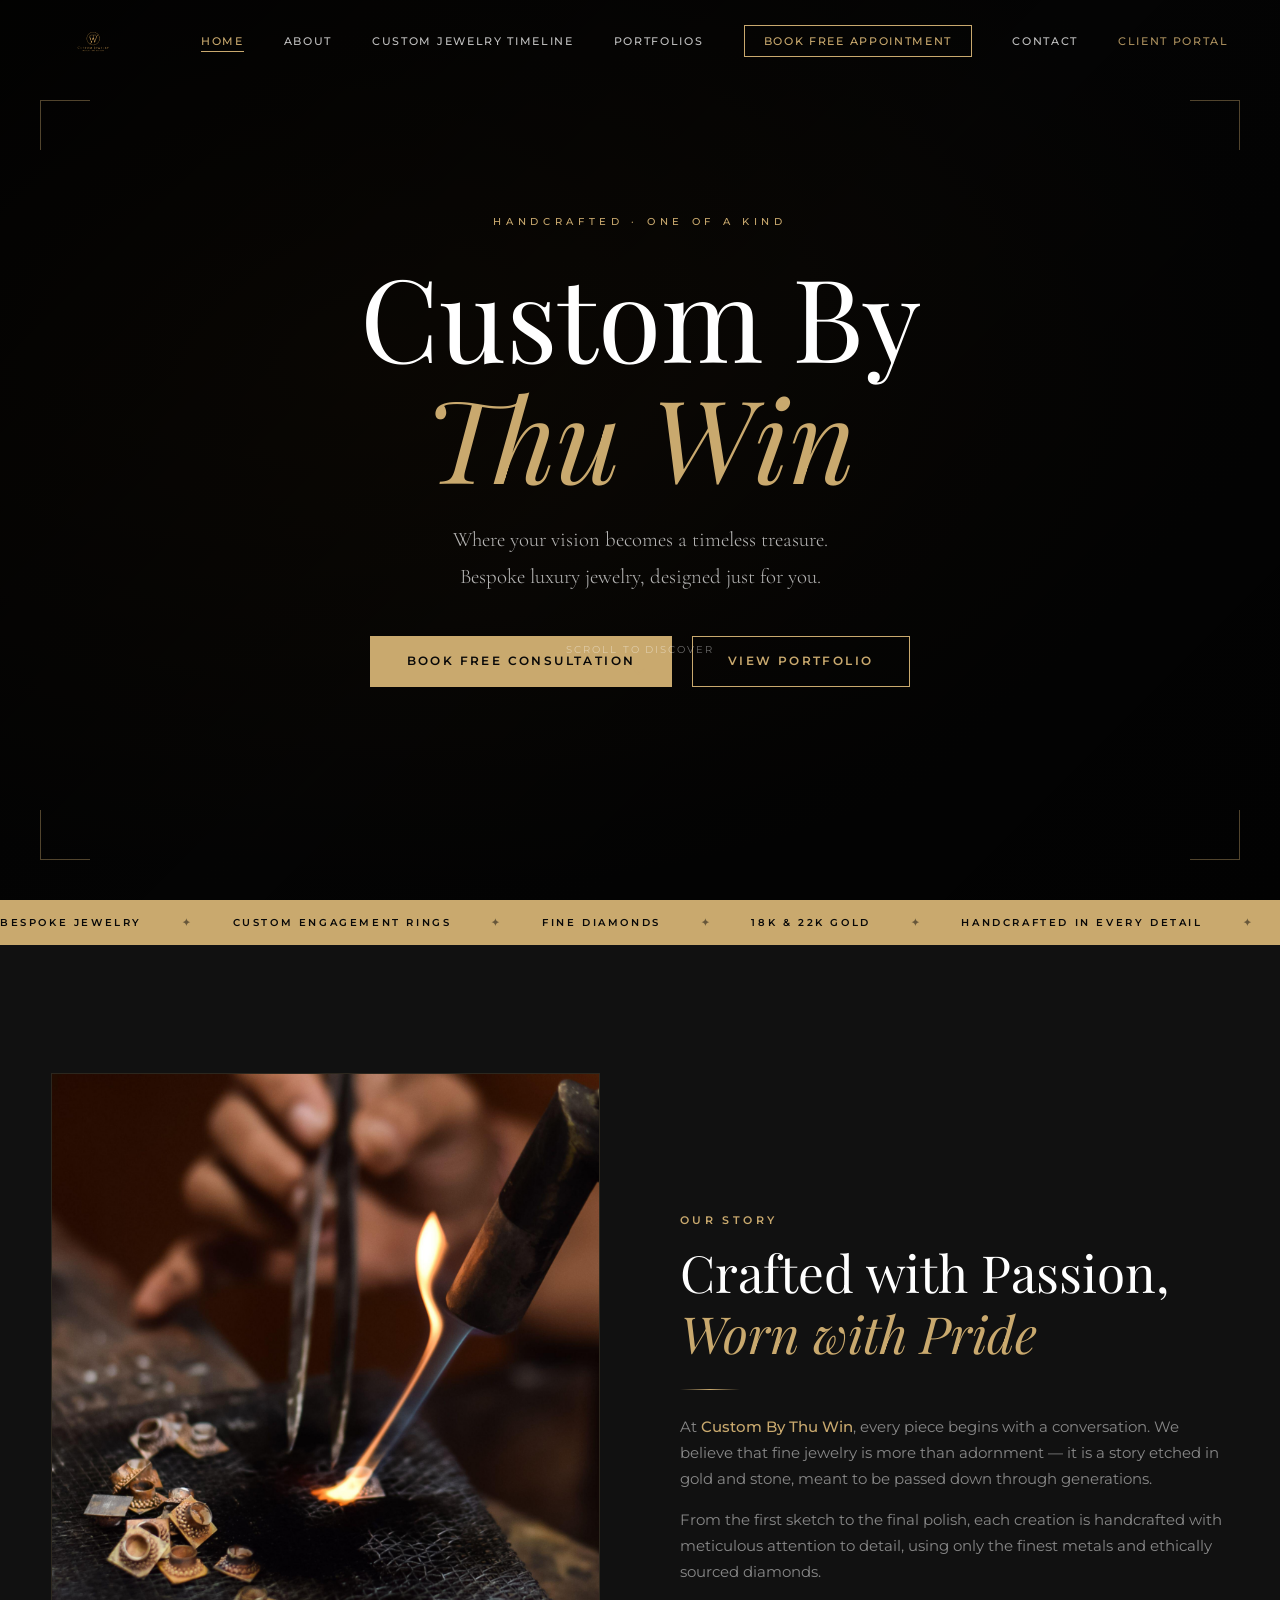
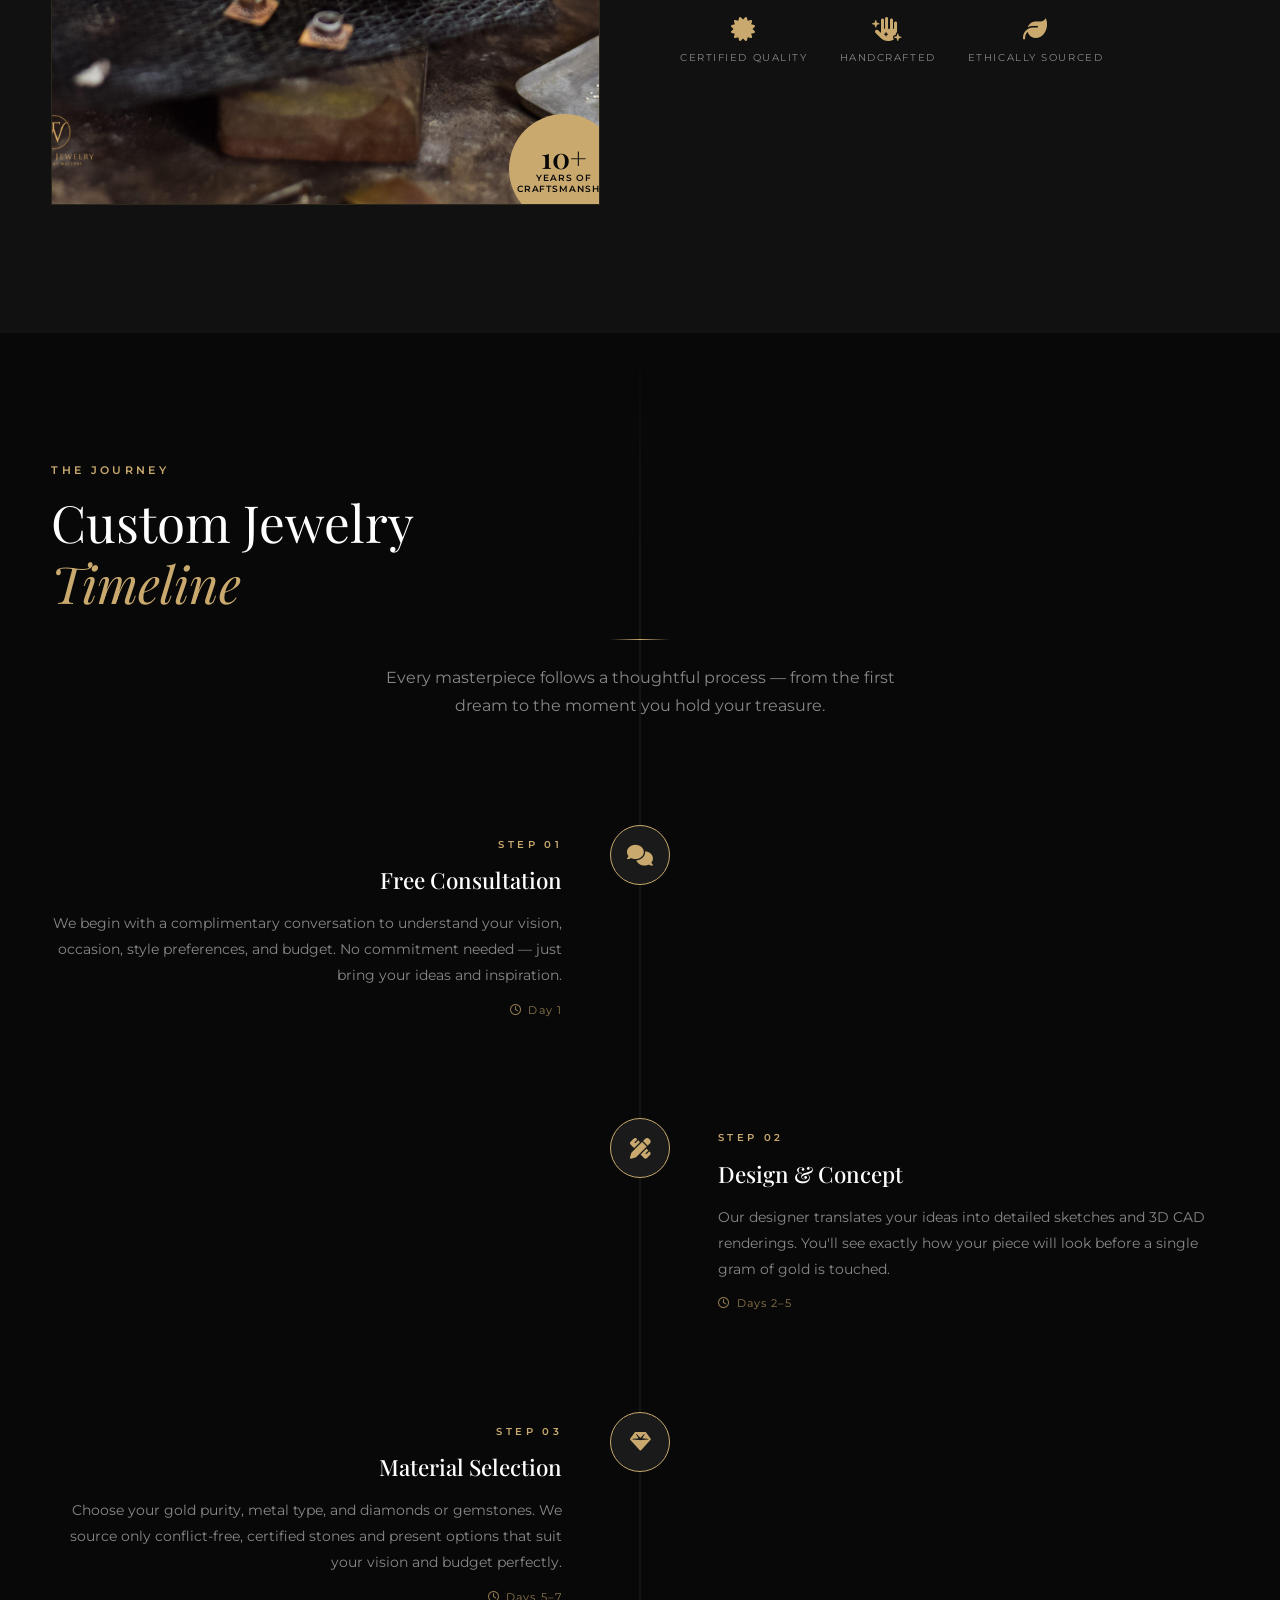
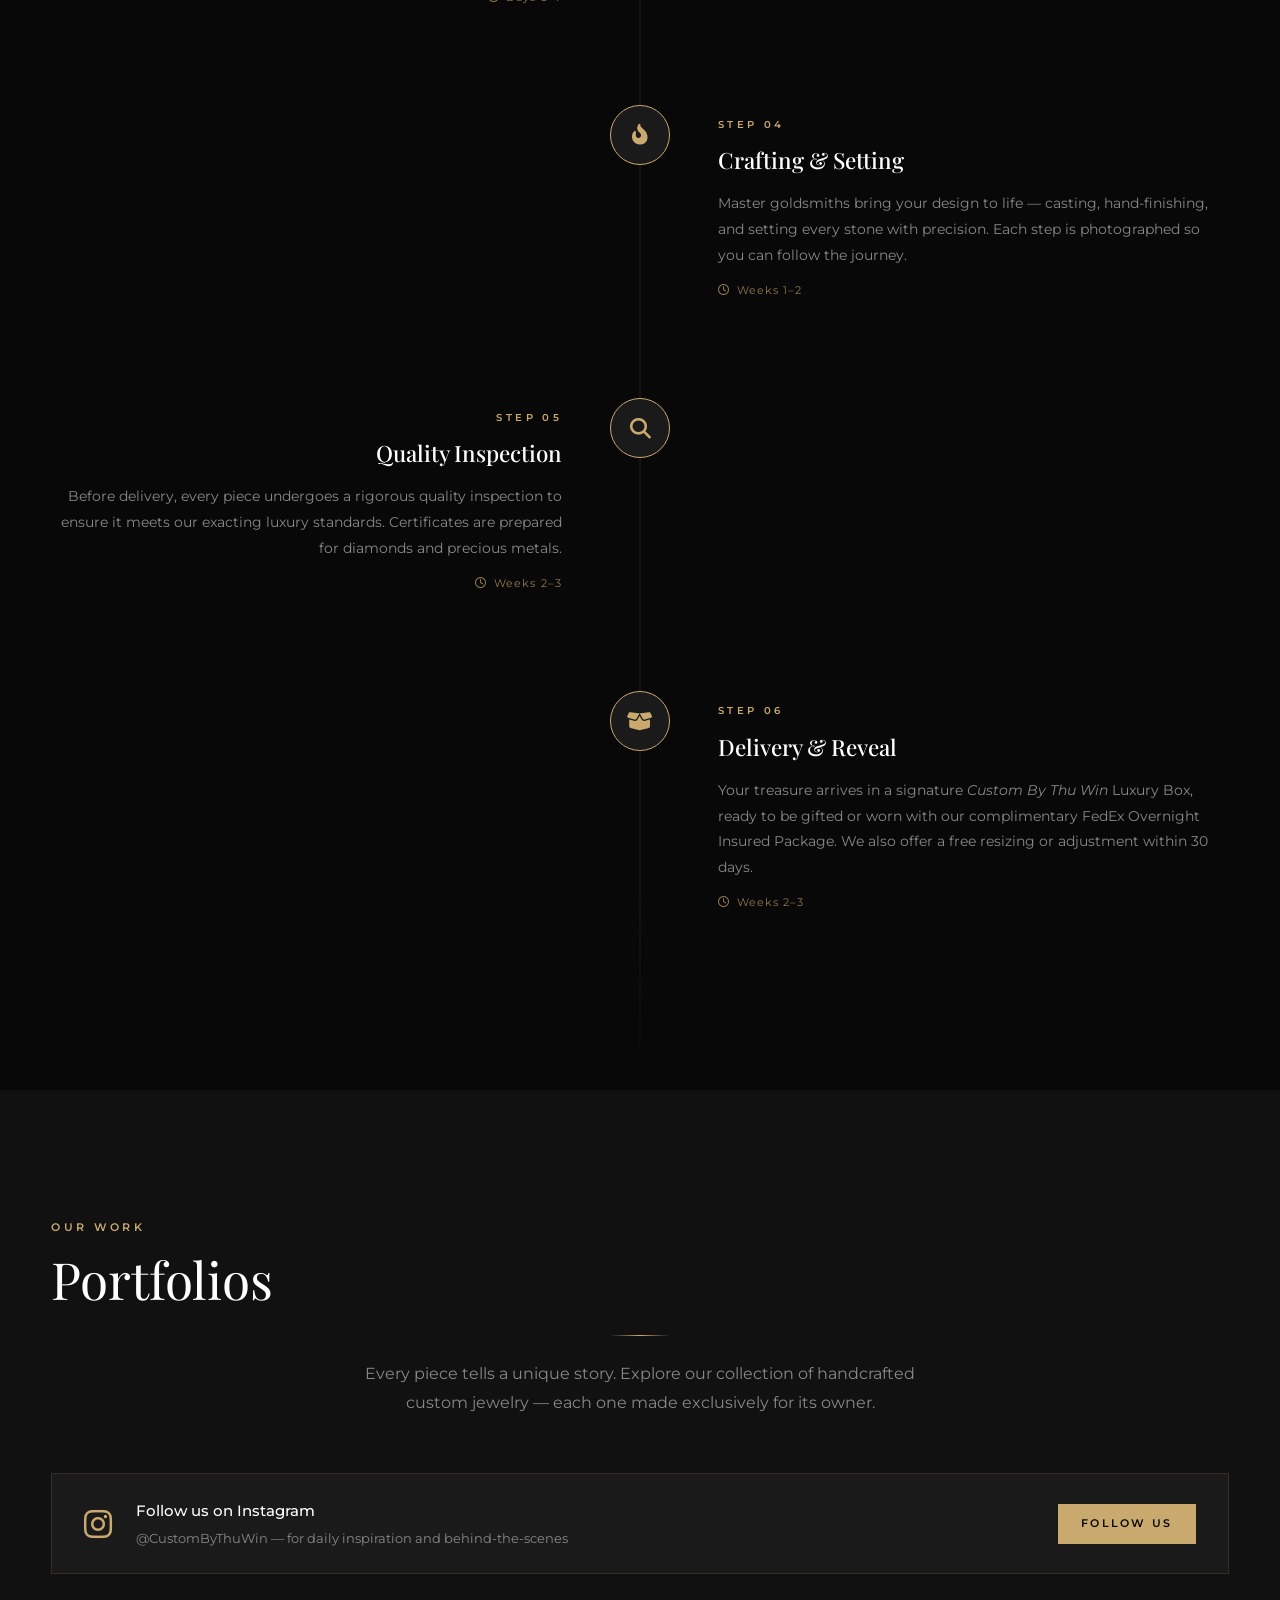
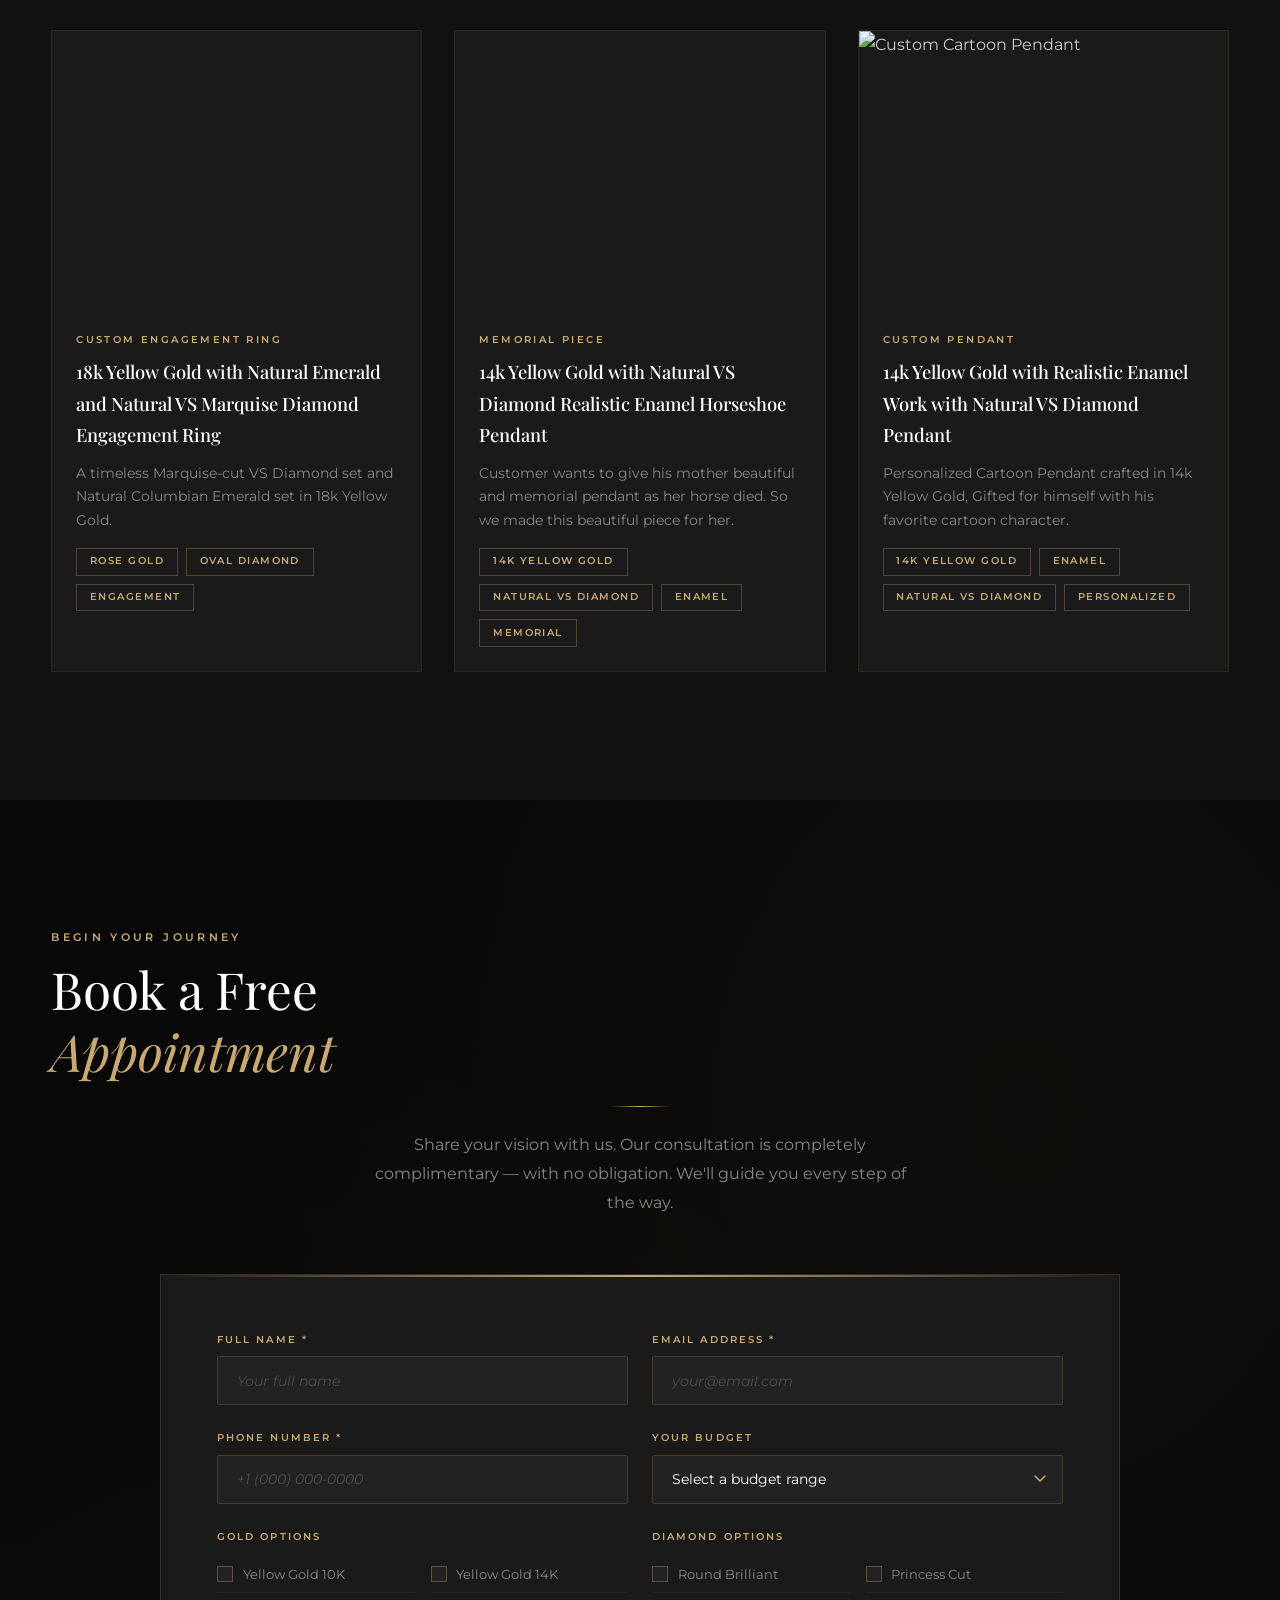
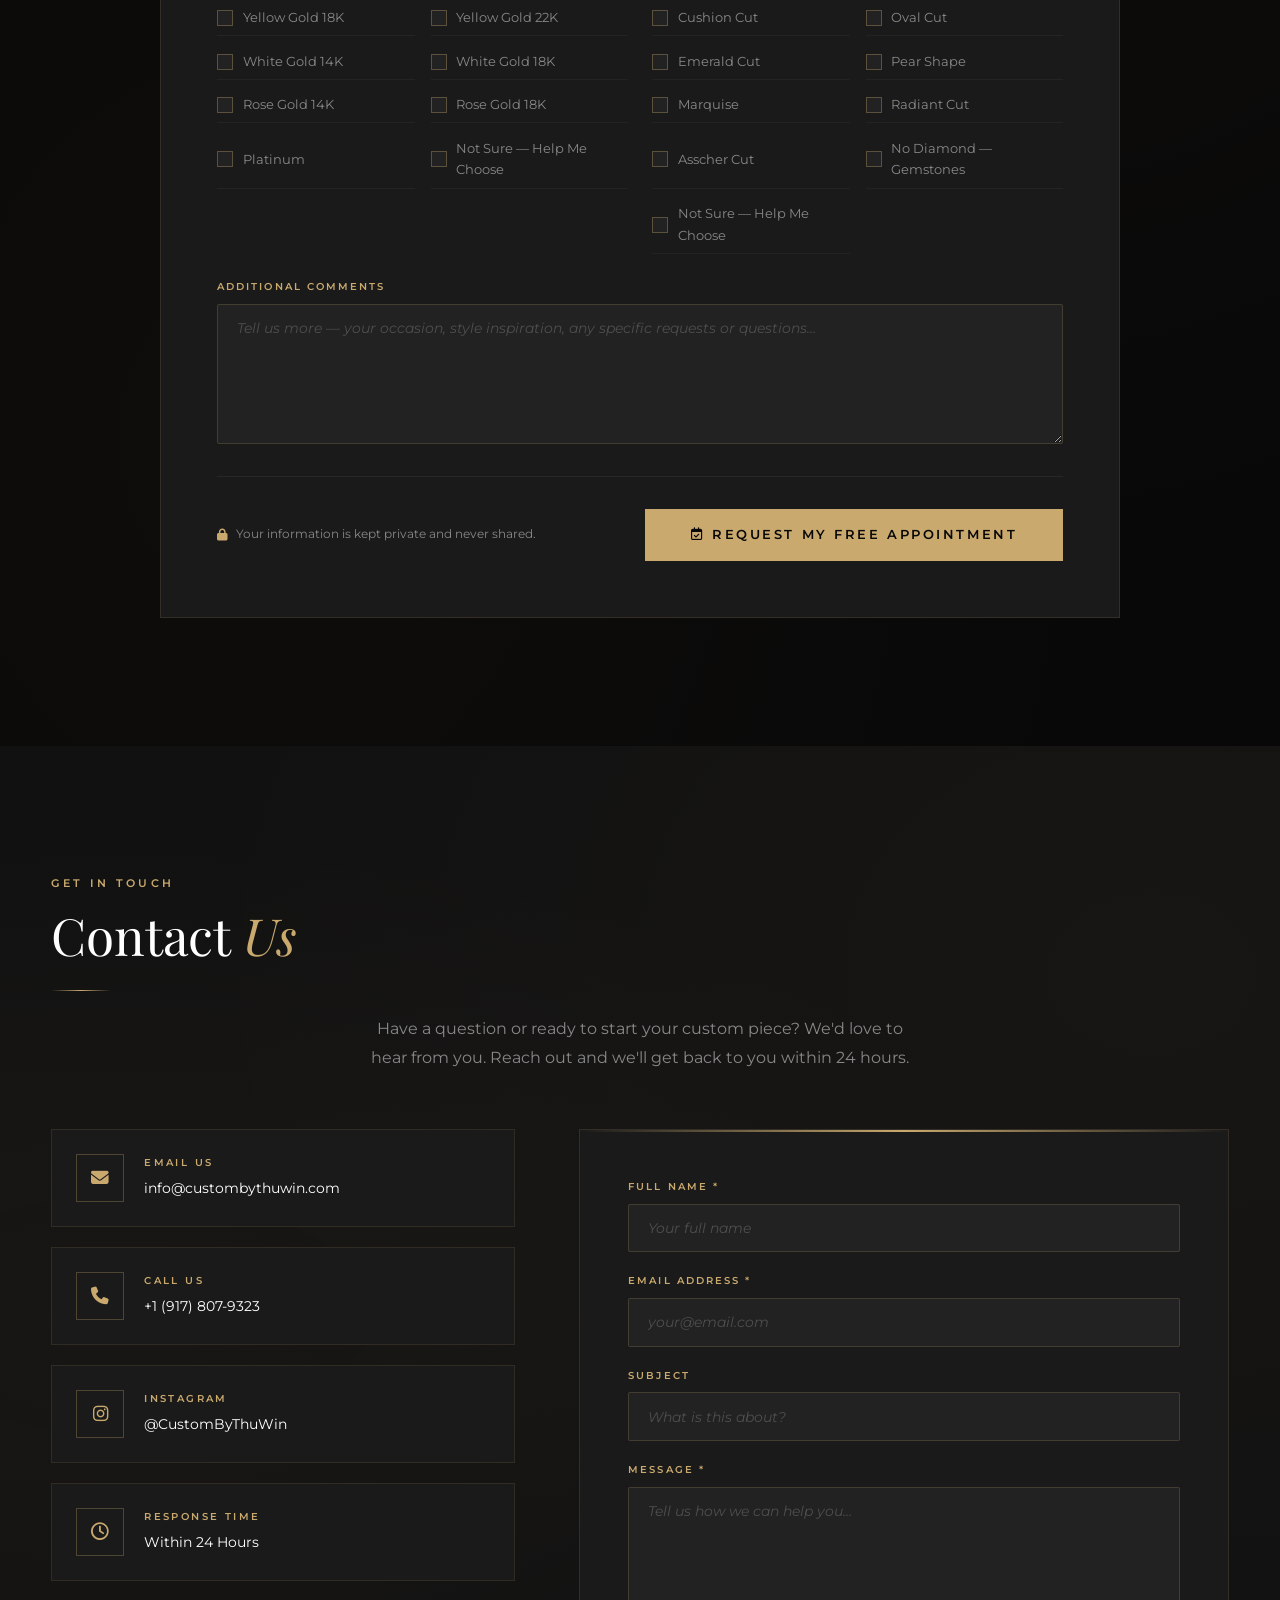
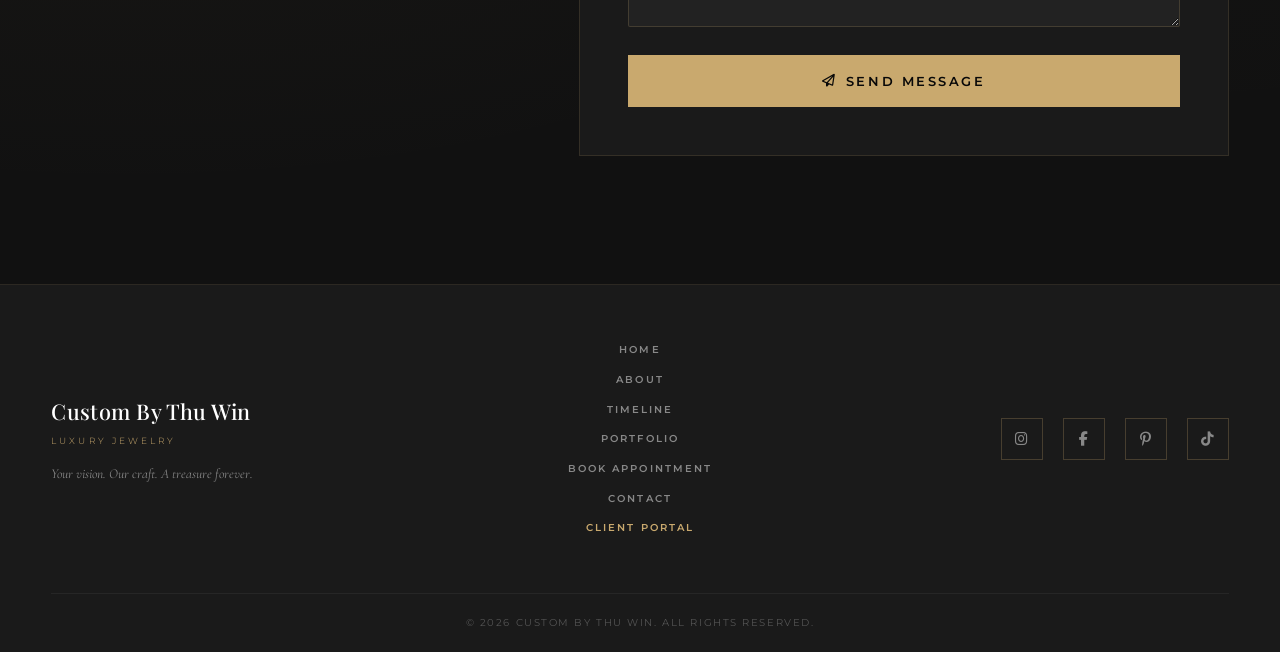
==== commit 6d9c52af: "Update contact email and phone number Co-Authored-By: Claude Sonnet 4.6 <noreply@anthropic.com>" ====
--- a/index.html
+++ b/index.html
@@ -495,14 +495,14 @@
             <div class="contact-card-icon"><i class="fa-solid fa-envelope"></i></div>
             <div class="contact-card-body">
               <span class="contact-card-label">Email Us</span>
-              <a href="mailto:info@wingroupjewelry.com" class="contact-card-value">info@wingroupjewelry.com</a>
+              <a href="mailto:info@custombythuwin.com" class="contact-card-value">info@custombythuwin.com</a>
             </div>
           </div>
           <div class="contact-card">
             <div class="contact-card-icon"><i class="fa-solid fa-phone"></i></div>
             <div class="contact-card-body">
               <span class="contact-card-label">Call Us</span>
-              <a href="tel:+10000000000" class="contact-card-value">+1 (000) 000-0000</a>
+              <a href="tel:+19178079323" class="contact-card-value">+1 (917) 807-9323</a>
             </div>
           </div>
           <div class="contact-card">
